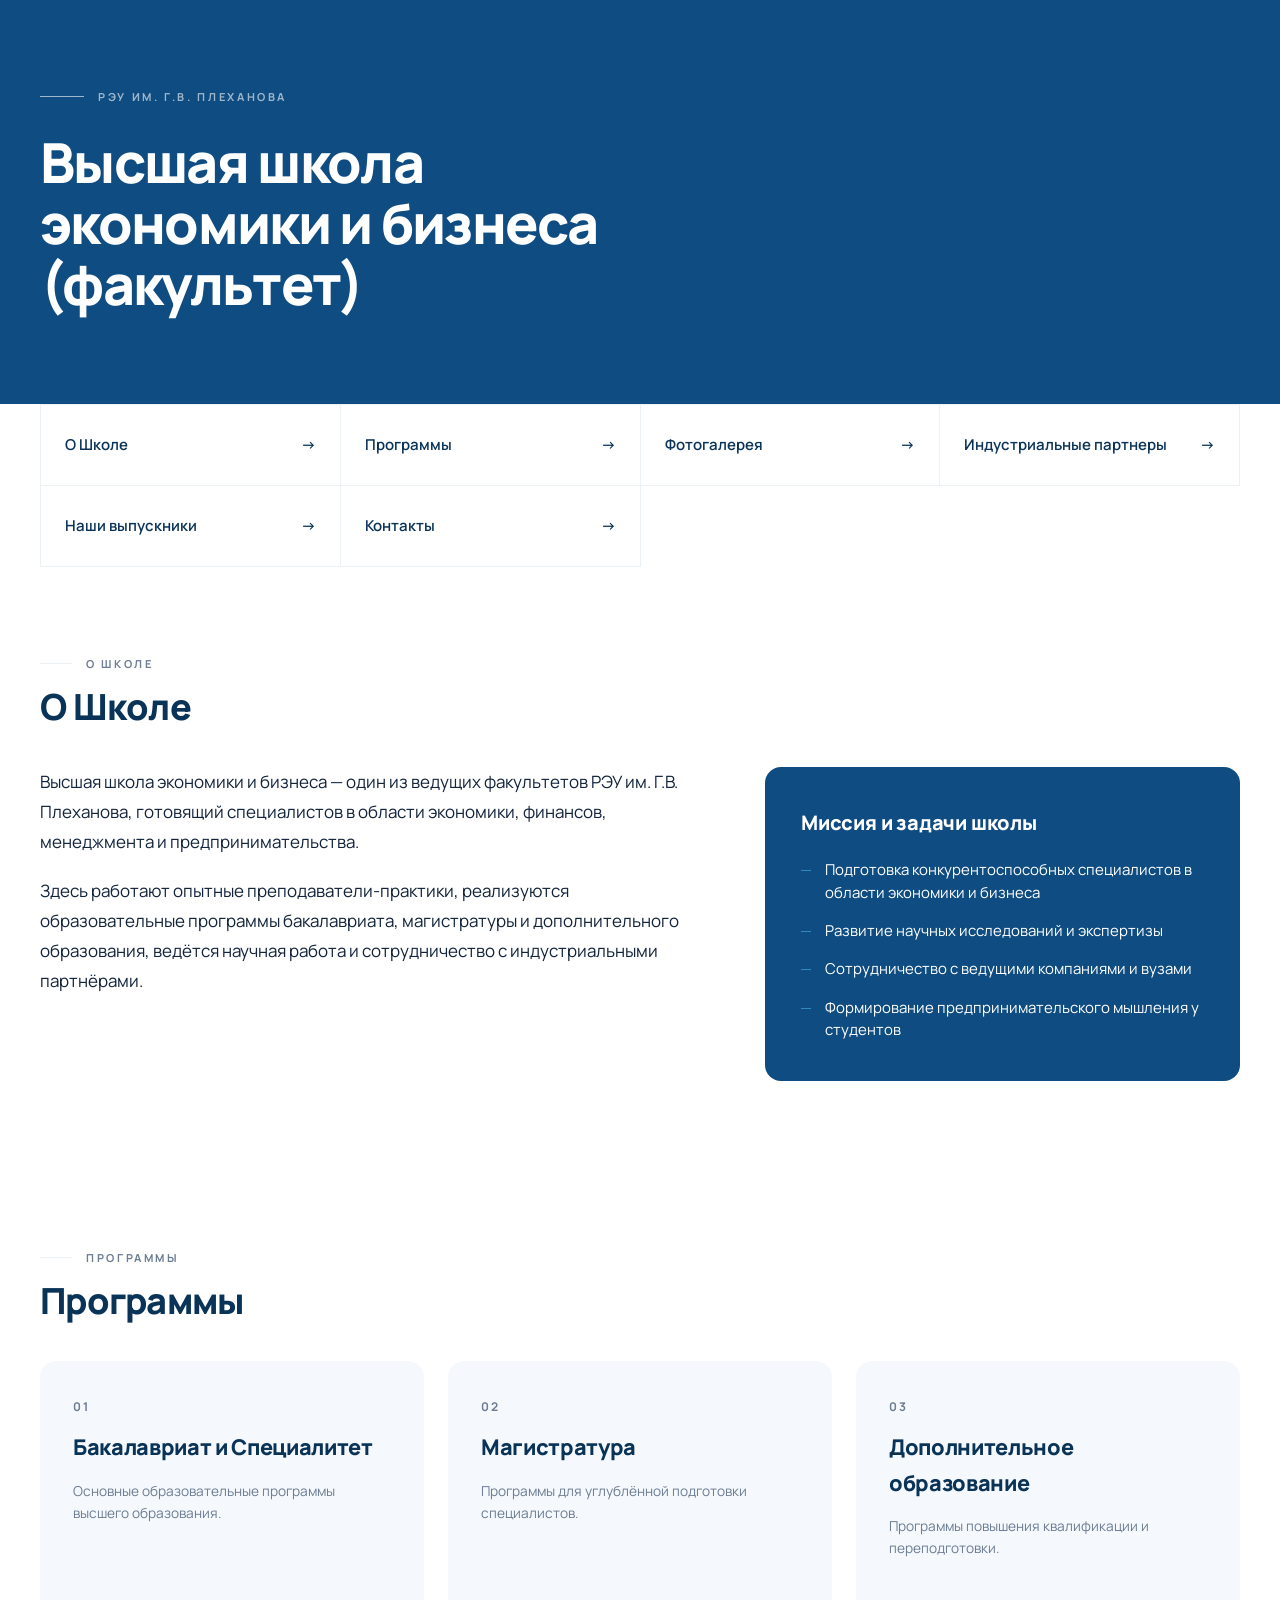
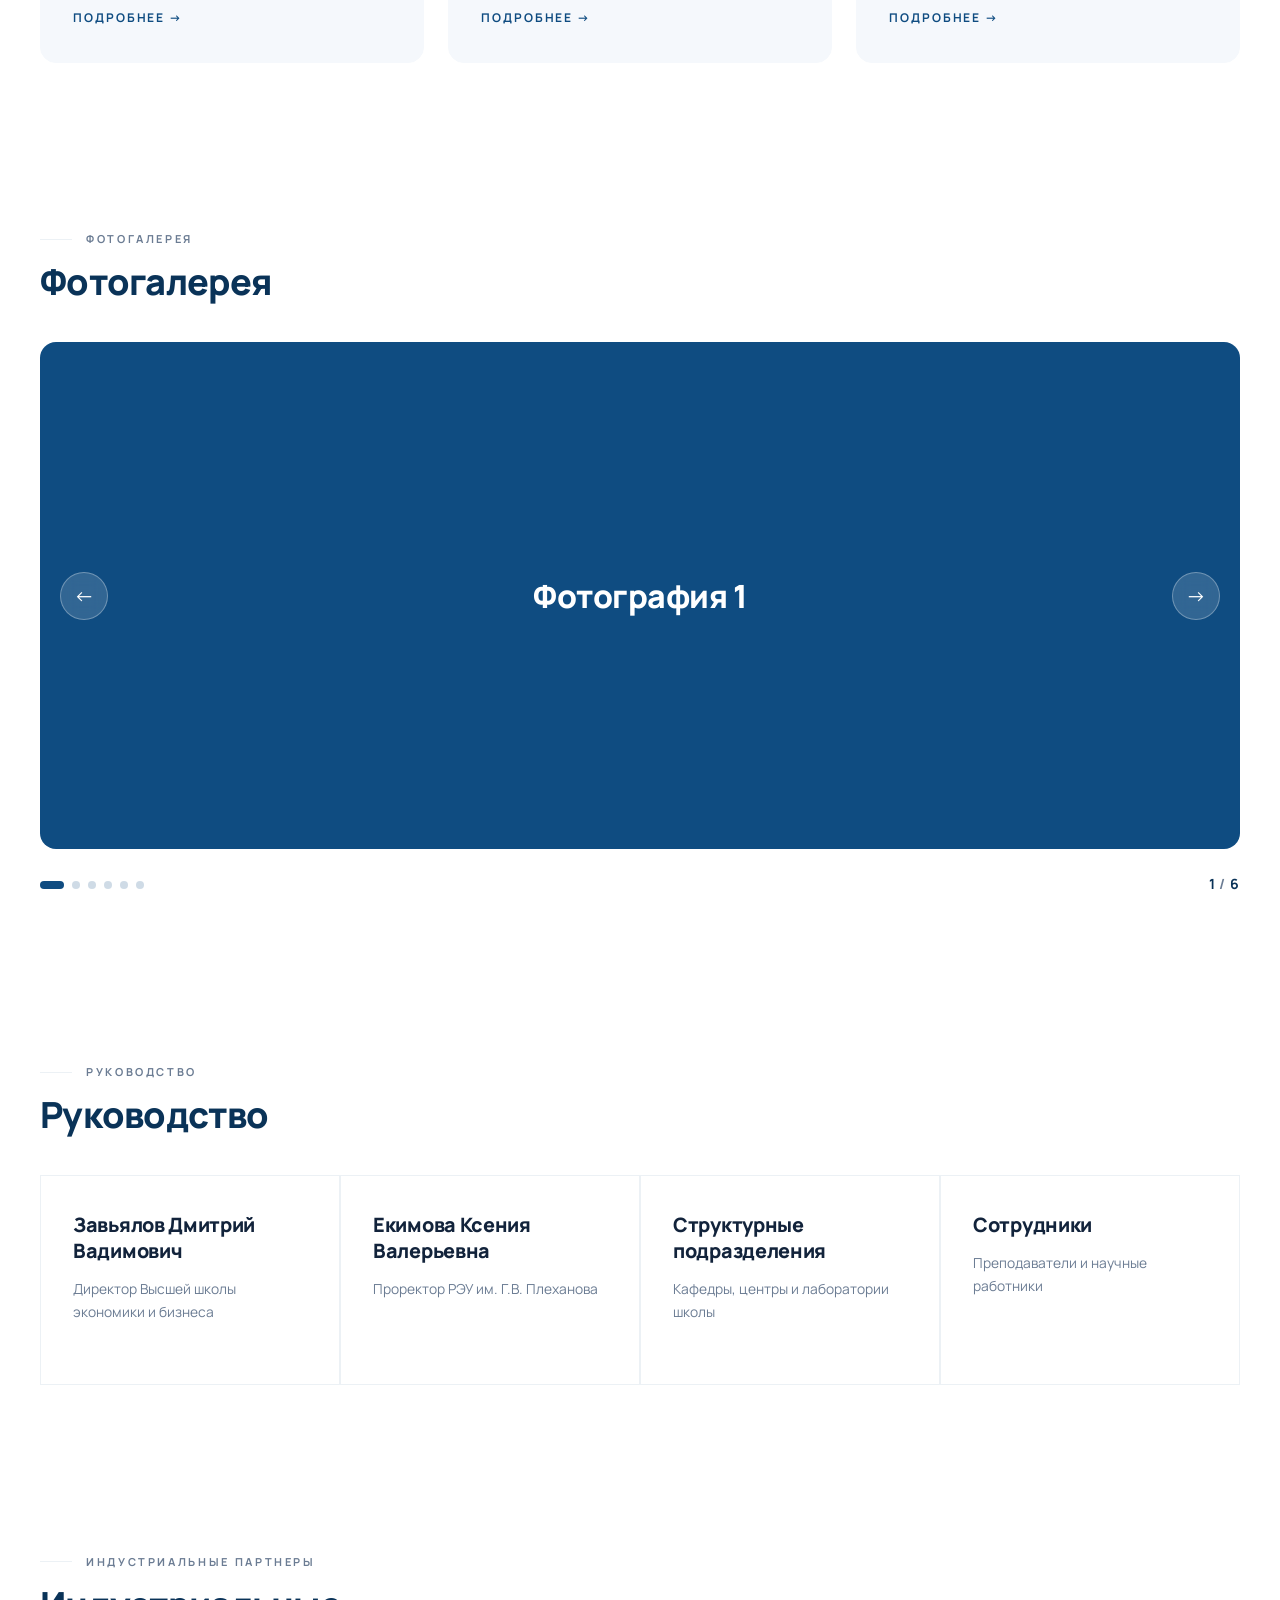
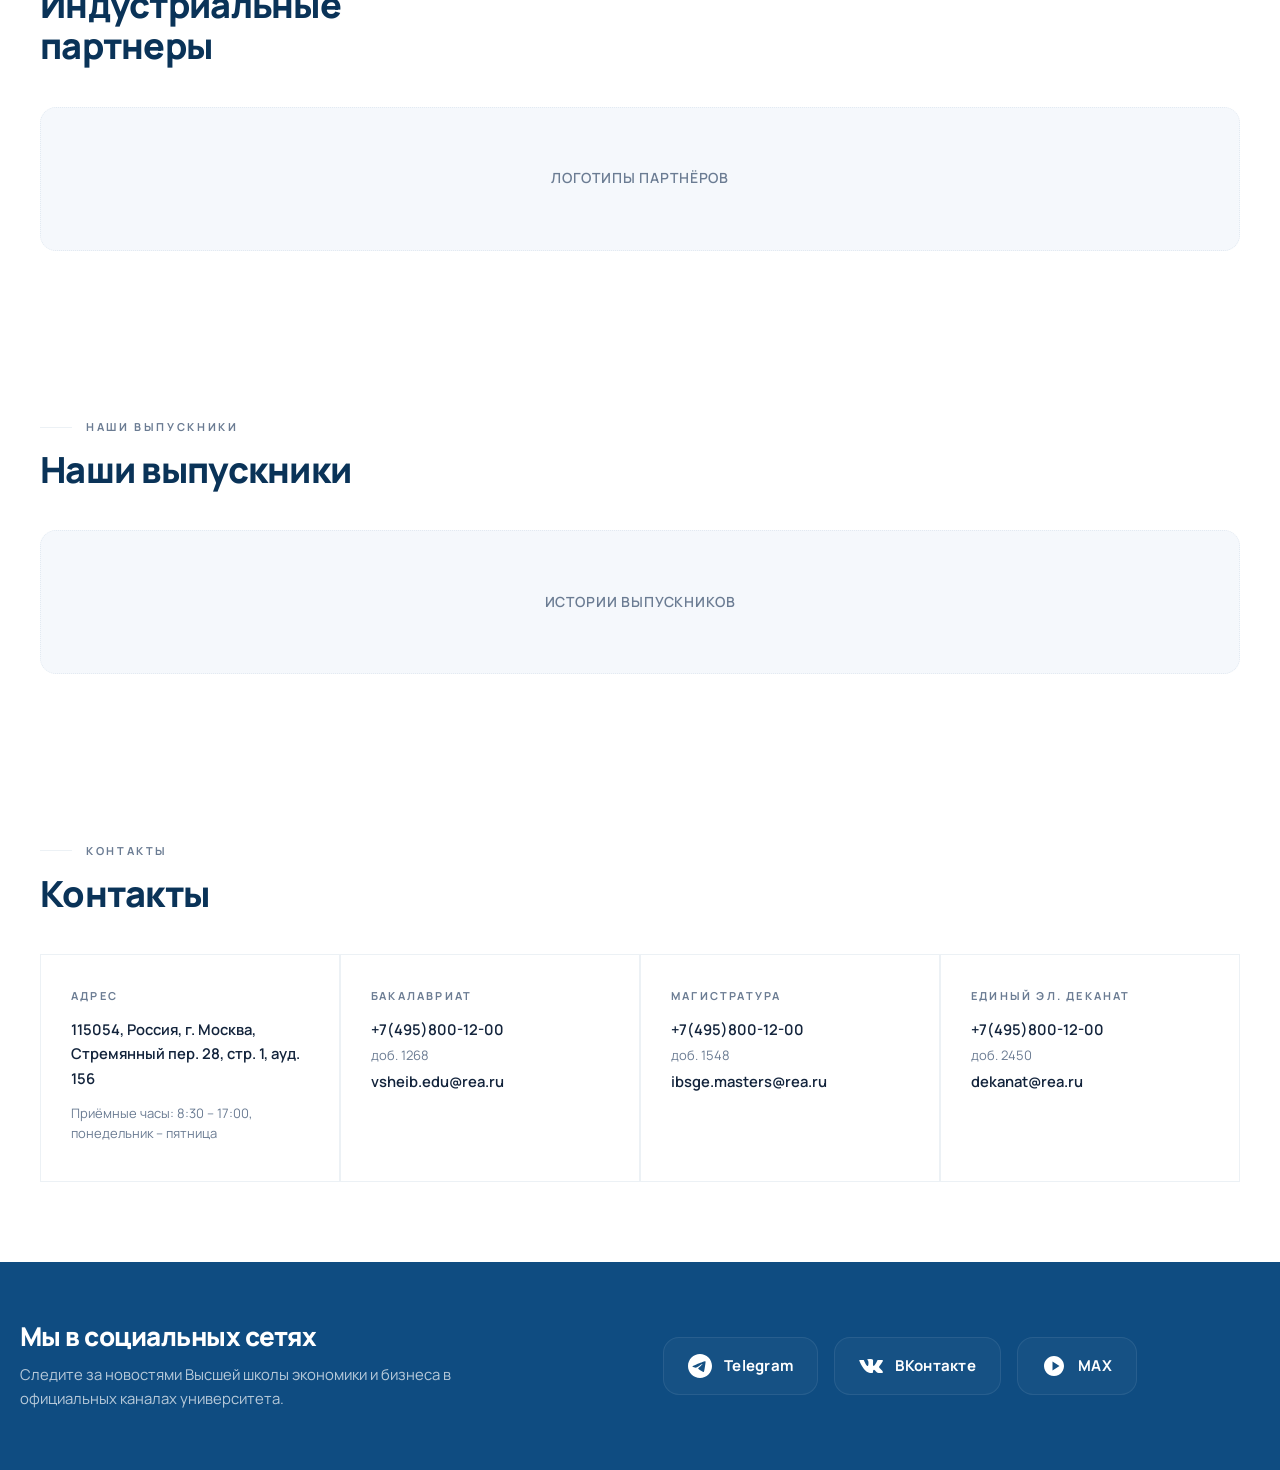
==== index.html @ 6c944f3f "Add files via upload" ====
<!DOCTYPE html>
<html lang="ru">
<head>
    <meta charset="UTF-8">
    <meta name="viewport" content="width=device-width, initial-scale=1.0">
    <title>Высшая школа - РЭУ</title>
    <link rel="preconnect" href="https://fonts.googleapis.com">
    <link rel="preconnect" href="https://fonts.gstatic.com" crossorigin>
    <link href="https://fonts.googleapis.com/css2?family=Manrope:wght@200..800&display=swap" rel="stylesheet">
    <link rel="stylesheet" href="reset.css">
    <link rel="stylesheet" href="style.css">
</head>
<body>
    <header class="header">
        <div class="container header__container">
            <p class="header__subtitle">РЭУ им. Г.В. Плеханова</p>
            <h1 class="header__title">
                Высшая школа <br>
                экономики и бизнеса <br>
                (факультет)
            </h1>
        </div>
    </header>

    <main>
        <div class="container">
            <!-- Меню школы -->
            <nav class="school-menu">
                <ul class="school-menu__list">
                    <li class="school-menu__item"><a href="#about" class="school-menu__link">О Школе <span class="school-menu__icon">→</span></a></li>
                    <li class="school-menu__item"><a href="#programs" class="school-menu__link">Программы <span class="school-menu__icon">→</span></a></li>
                    <li class="school-menu__item"><a href="#gallery" class="school-menu__link">Фотогалерея <span class="school-menu__icon">→</span></a></li>
                    <li class="school-menu__item"><a href="#partners" class="school-menu__link">Индустриальные партнеры <span class="school-menu__icon">→</span></a></li>
                    <li class="school-menu__item"><a href="#alumni" class="school-menu__link">Наши выпускники <span class="school-menu__icon">→</span></a></li>
                    <li class="school-menu__item"><a href="#contacts" class="school-menu__link">Контакты <span class="school-menu__icon">→</span></a></li>
                </ul>
            </nav>

            <!-- Секция О школе -->
            <section class="about section" id="about">
                <div class="section-header">
                    <p class="section-header__subtitle">О Школе</p>
                    <h2 class="section-header__title">О Школе</h2>
                </div>
                <div class="about__box">
                    <div class="about__left">
                        <p class="about__text">Высшая школа экономики и бизнеса — один из ведущих факультетов РЭУ им. Г.В. Плеханова, готовящий специалистов в области экономики, финансов, менеджмента и предпринимательства.</p>
                        <p class="about__text">Здесь работают опытные преподаватели-практики, реализуются образовательные программы бакалавриата, магистратуры и дополнительного образования, ведётся научная работа и сотрудничество с индустриальными партнёрами.</p>
                    </div>
                    <div class="about__right">
                        <p class="about__right-title">Миссия и задачи школы</p>
                        <ul class="about__list">
                            <li class="about__list-item">Подготовка конкурентоспособных специалистов в области экономики и бизнеса</li>
                            <li class="about__list-item">Развитие научных исследований и экспертизы</li>
                            <li class="about__list-item">Сотрудничество с ведущими компаниями и вузами</li>
                            <li class="about__list-item">Формирование предпринимательского мышления у студентов</li>
                        </ul>
                    </div>
                </div>
            </section>

            <!-- Секция Программы -->
            <section class="programs section" id="programs">
                <div class="section-header">
                    <p class="section-header__subtitle">Программы</p>
                    <h2 class="section-header__title">Программы</h2>
                </div>
                <div class="programs__box">
                    <div class="programs__item">
                        <div class="programs__top">
                            <span class="programs__count">01</span>
                            <h3 class="programs__name">Бакалавриат и Специалитет</h3>
                            <p class="programs__text">Основные образовательные программы высшего образования.</p>
                        </div>
                        <a class="programs__link" href="https://www.rea.ru/structure/hs/vyisshaya-shkola-ekonomiki-i-biznesa/educationalprograms">Подробнее <span class="programs__icon">→</span></a>
                    </div>
                    <div class="programs__item">
                        <div class="programs__top">
                            <span class="programs__count">02</span>
                            <h3 class="programs__name">Магистратура</h3>
                            <p class="programs__text">Программы для углублённой подготовки специалистов.</p>
                        </div>
                        <a class="programs__link" href="https://www.rea.ru/structure/hs/vyisshaya-shkola-ekonomiki-i-biznesa/educationalprograms">Подробнее <span class="programs__icon">→</span></a>
                    </div>
                    <div class="programs__item">
                        <div class="programs__top">
                            <span class="programs__count">03</span>
                            <h3 class="programs__name">Дополнительное образование</h3>
                            <p class="programs__text">Программы повышения квалификации и переподготовки.</p>
                        </div>
                        <a class="programs__link" href="https://do.rea.ru/programs/">Подробнее <span class="programs__icon">→</span></a>
                    </div>
                </div>
            </section>

            <!-- Секция Фотогалерея -->
            <section class="gallery section" id="gallery">
                <div class="section-header">
                    <p class="section-header__subtitle">Фотогалерея</p>
                    <h2 class="section-header__title">Фотогалерея</h2>
                </div>
                <div class="gallery__slider">
                    <div class="gallery__track">
                        <div class="gallery__slide">Фотография 1</div>
                        <div class="gallery__slide">Фотография 2</div>
                        <div class="gallery__slide">Фотография 3</div>
                        <div class="gallery__slide">Фотография 4</div>
                        <div class="gallery__slide">Фотография 5</div>
                        <div class="gallery__slide">Фотография 6</div>
                    </div>
                    <button class="gallery__nav-btn gallery__nav-btn--prev" aria-label="Назад">←</button>
                    <button class="gallery__nav-btn gallery__nav-btn--next" aria-label="Вперед">→</button>
                </div>
                <div class="gallery__footer">
                    <div class="gallery__dots">
                    </div>
                    <div class="gallery__counter">
                        <span id="current-slide">1</span> <span class="gallery__counter-separator">/</span> <span id="total-slides">6</span>
                    </div>
                </div>
            </section>

            <!-- Секция Руководство -->
            <section class="leadership section" id="leadership">
                <div class="section-header">
                    <p class="section-header__subtitle">Руководство</p>
                    <h2 class="section-header__title">Руководство</h2>
                </div>
                <div class="leadership__box">
                    <a href="https://www.rea.ru/~person/b29ce9ba512ba218105bdeae06dd59ac" class="leadership__item leadership__item--first">
                        <p class="leadership__name">Завьялов Дмитрий Вадимович</p>
                        <p class="leadership__role">Директор Высшей школы экономики и бизнеса</p>
                    </a>
                    <a href="https://www.rea.ru/structure/rektorat/ekimova-kseniya-valerevna" class="leadership__item">
                        <p class="leadership__name">Екимова Ксения Валерьевна</p>
                        <p class="leadership__role">Проректор РЭУ им. Г.В. Плеханова</p>
                    </a>
                    <a href="#" class="leadership__item">
                        <p class="leadership__name">Структурные подразделения</p>
                        <p class="leadership__role">Кафедры, центры и лаборатории школы</p>
                    </a>
                    <a href="#" class="leadership__item">
                        <p class="leadership__name">Сотрудники</p>
                        <p class="leadership__role">Преподаватели и научные работники</p>
                    </a>
                </div>
            </section>

            <!-- Секция Партнеры -->
            <section class="partners section" id="partners">
                <div class="section-header">
                    <p class="section-header__subtitle">Индустриальные партнеры</p>
                    <h2 class="section-header__title">Индустриальные <br> партнеры</h2>
                </div>
                <div class="partners__box">Логотипы партнёров</div>
            </section>

            <!-- Секция Выпускники -->
            <section class="alumni section" id="alumni">
                <div class="section-header">
                    <p class="section-header__subtitle">Наши выпускники</p>
                    <h2 class="section-header__title">Наши выпускники</h2>
                </div>
                <div class="alumni__box">Истории выпускников</div>
            </section>

            <!-- Секция Контакты -->
            <section class="contacts section" id="contacts">
                <div class="section-header">
                    <p class="section-header__subtitle">Контакты</p>
                    <h2 class="section-header__title">Контакты</h2>
                </div>
                <div class="contacts__box">
                    <div class="contacts__item">
                        <p class="contacts__item-title">Адрес</p>
                        <div class="contacts__content">
                            <a href="#" class="contacts__link">115054, Россия, г. Москва, Стремянный пер. 28, стр. 1, ауд. 156</a>
                        </div>
                        <p class="contacts__text">Приёмные часы: 8:30 – 17:00, понедельник – пятница</p>
                    </div>
                    <div class="contacts__item">
                        <p class="contacts__item-title">Бакалавриат</p>
                        <div class="contacts__content">
                            <a href="tel:+74958001200p1268" class="contacts__link">+7(495)800-12-00</a>
                            <span class="contacts__text">доб. 1268</span>
                            <a href="mailto:vsheib.edu@rea.ru" class="contacts__link">vsheib.edu@rea.ru</a>
                        </div>
                    </div>
                    <div class="contacts__item">
                        <p class="contacts__item-title">Магистратура</p>
                        <div class="contacts__content">
                            <a href="tel:+74958001200p1548" class="contacts__link">+7(495)800-12-00</a>
                            <span class="contacts__text">доб. 1548</span>
                            <a href="mailto:ibsge.masters@rea.ru" class="contacts__link">ibsge.masters@rea.ru</a>
                        </div>
                    </div>
                    <div class="contacts__item">
                        <p class="contacts__item-title">Единый эл. деканат</p>
                        <div class="contacts__content">
                            <a href="tel:+74958001200p2450" class="contacts__link">+7(495)800-12-00</a>
                            <span class="contacts__text">доб. 2450</span>
                            <a href="mailto:dekanat@rea.ru" class="contacts__link">dekanat@rea.ru</a>
                        </div>
                    </div>
                </div>
            </section>
        </div>
    </main>

    <footer class="footer">
        <div class="container footer__container">
            <div class="footer__left">
                <p class="footer__title">Мы в социальных сетях</p>
                <p class="footer__text">Следите за новостями Высшей школы экономики и бизнеса в официальных каналах университета.</p>
            </div>
            <div class="footer__right">
                <a href="#" class="footer__social-link">
                    <svg class="footer__social-icon" width="24" height="24" viewBox="0 0 24 24" fill="none" xmlns="http://www.w3.org/2000/svg">
                        <g clip-path="url(#clip0_1_468)">
                        <path d="M11.944 3.26667e-05C8.77112 0.0148396 5.73324 1.28566 3.4949 3.53449C1.25656 5.78332 -3.4549e-05 8.82711 7.12435e-10 12C7.12441e-10 15.1826 1.26428 18.2349 3.51472 20.4853C5.76516 22.7357 8.8174 24 12 24C15.1826 24 18.2348 22.7357 20.4853 20.4853C22.7357 18.2349 24 15.1826 24 12C24 8.81743 22.7357 5.76519 20.4853 3.51475C18.2348 1.26431 15.1826 3.26667e-05 12 3.26667e-05C11.9813 -1.08889e-05 11.9627 -1.08889e-05 11.944 3.26667e-05ZM16.906 7.22403C17.006 7.22203 17.227 7.24703 17.371 7.36403C17.4667 7.44713 17.5277 7.56311 17.542 7.68903C17.558 7.78203 17.578 7.99503 17.562 8.16103C17.382 10.059 16.6 14.663 16.202 16.788C16.034 17.688 15.703 17.989 15.382 18.018C14.686 18.083 14.157 17.558 13.482 17.116C12.426 16.423 11.829 15.992 10.804 15.316C9.619 14.536 10.387 14.106 11.062 13.406C11.239 13.222 14.309 10.429 14.369 10.176C14.376 10.144 14.383 10.026 14.313 9.96403C14.243 9.90203 14.139 9.92303 14.064 9.94003C13.958 9.96403 12.271 11.08 9.003 13.285C8.523 13.615 8.09 13.775 7.701 13.765C7.273 13.757 6.449 13.524 5.836 13.325C5.084 13.08 4.487 12.951 4.539 12.536C4.566 12.32 4.864 12.099 5.432 11.873C8.93 10.349 11.262 9.34403 12.43 8.85903C15.762 7.47303 16.455 7.23203 16.906 7.22403Z" fill="currentColor"/>
                        </g>
                        <defs><clipPath id="clip0_1_468"><rect width="24" height="24" fill="white"/></clipPath></defs>
                    </svg>
                    <span class="footer__social-text">Telegram</span>
                </a>
                <a href="#" class="footer__social-link">
                    <svg class="footer__social-icon" width="24" height="24" viewBox="0 0 24 24" fill="none" xmlns="http://www.w3.org/2000/svg">
                    <g clip-path="url(#clip0_1_476)"><path d="M13.1622 18.994C13.7712 18.994 14.0202 18.588 14.0132 18.079C13.9822 16.162 14.7272 15.13 16.0722 16.475C17.5602 17.963 17.8682 18.994 19.6752 18.994H22.8752C23.6832 18.994 24.0012 18.734 24.0012 18.326C24.0012 17.463 22.5802 15.94 21.3762 14.822C19.6902 13.257 19.6112 13.22 21.0632 11.336C22.8642 8.997 25.2202 6 23.1362 6H19.1552C18.3832 6 18.3272 6.435 18.0522 7.083C17.0572 9.43 15.1662 12.47 14.4482 12.005C13.6972 11.52 14.0412 9.599 14.0982 6.744C14.1132 5.99 14.1092 5.473 12.9572 5.205C12.3282 5.06 11.7162 5 11.1482 5C8.87521 5 7.30721 5.953 8.19821 6.119C9.76921 6.412 9.61821 9.811 9.25221 11.279C8.61421 13.835 6.21621 9.255 5.21721 6.974C4.97621 6.426 4.90221 6 4.04221 6H1.04921C0.557207 6 0.262207 6.16 0.262207 6.516C0.262207 7.118 3.22221 13.236 6.04821 16.286C8.80421 19.261 11.5282 18.994 13.1622 18.994Z" fill="currentColor"/></g>
                    <defs><clipPath id="clip0_1_476"><rect width="24" height="24" fill="white"/></clipPath></defs>
                    </svg>
                    <span class="footer__social-text">ВКонтакте</span>
                </a>
                <a href="#" class="footer__social-link">
                    <svg class="footer__social-icon" width="24" height="24" viewBox="0 0 24 24" fill="none" xmlns="http://www.w3.org/2000/svg">
                        <path d="M12 2C6.477 2 2 6.477 2 12C2 17.523 6.477 22 12 22C17.523 22 22 17.523 22 12C22 6.477 17.523 2 12 2ZM10.5 16.5V7.5L17.5 12L10.5 16.5Z" fill="currentColor"/>
                    </svg>
                    <span class="footer__social-text">MAX</span>
                </a>
            </div>
        </div>
    </footer>
    
    <script src="script.js"></script>
    <script src="block.js"></script>
</body>
</html>
---- style.css ----
/* =========================================
   Variables & Reset
   ========================================= */
:root {
    /* Colors */
    --bg-color: #0F4C81;
    --color-text-strong: #0A3358;
    --color-text-subtitle: #6B7C93;
    --color-text: #12233B;
    --color-accent: #2E8BC0;
    --color-white: #ffffff;
    --color-white-60: rgba(255, 255, 255, 0.6);
    --color-white-70: rgba(255, 255, 255, 0.7);
    --color-bg-light: #F5F8FC;
    --color-border: rgba(15, 76, 129, 0.08);
    
    /* Fonts & Transitions */
    --font-main: "Manrope", sans-serif;
    --transition: 0.35s ease;
}

*, *::before, *::after {
    box-sizing: border-box;
}

html {
    scroll-behavior: smooth;
}

body {
    font-family: var(--font-main);
    margin: 0;
    padding: 0;
    color: var(--color-text);
    overflow-x: hidden;
}

ul, ol {
    list-style: none;
    padding: 0;
    margin: 0;
}

a {
    text-decoration: none;
    color: inherit;
}

button {
    background: none;
    border: none;
    padding: 0;
    cursor: pointer;
    font-family: inherit;
}

/* =========================================
   Utilities
   ========================================= */
.container {
    margin: 0 auto;
    width: 100%;
    max-width: 1240px;
    padding: 0 20px;
}

.section {
    width: 100%;
    padding: 80px 0;
}

/* Общий компонент заголовка секции */
.section-header {
    margin-bottom: 40px;
}

.section-header__subtitle {
    margin-bottom: 13px;
    color: var(--color-text-subtitle);
    font-size: 11px;
    font-weight: 700;
    line-height: 1.6;
    letter-spacing: 2.64px;
    text-transform: uppercase;
    display: inline-flex;
    align-items: center;
    gap: 14px;
}

.section-header__subtitle::before {
    content: "";
    display: block;
    width: 32px;
    height: 1px;
    background-color: var(--color-border);
    flex-shrink: 0;
}

.section-header__title {
    color: var(--color-text-strong);
    font-size: clamp(28px, 4vw, 36px);
    font-weight: 800;
    line-height: 1.15;
    letter-spacing: -0.72px;
}

/* =========================================
   Header
   ========================================= */
.header {
    width: 100%;
    background: var(--bg-color);
}

.header__container {
    padding-top: 80px;
    padding-bottom: 90px;
}

.header__title {
    color: var(--color-white);
    font-size: clamp(32px, 5vw, 55.2px);
    font-weight: 800;
    line-height: 1.1;
    letter-spacing: -1.68px;
    -webkit-font-smoothing: antialiased;
    -moz-osx-font-smoothing: grayscale;
}

.header__subtitle {
    margin-bottom: 27px;
    color: var(--color-white-60);
    font-size: 11px;
    font-weight: 700;
    line-height: 17.6px;
    letter-spacing: 2.64px;
    text-transform: uppercase;
    display: inline-flex;
    align-items: center;
    gap: 14px;
}

.header__subtitle::before {
    content: "";
    display: block;
    width: 44px;
    height: 1px;
    background-color: currentColor;
    flex-shrink: 0;
}

/* =========================================
   School Menu
   ========================================= */
.school-menu__list {
    display: grid;
    grid-template-columns: repeat(auto-fit, minmax(280px, 1fr));
    border-top: 1px solid var(--color-border);
    border-left: 1px solid var(--color-border);
}

.school-menu__item {
    height: 81px;
    border-right: 1px solid var(--color-border);
    border-bottom: 1px solid var(--color-border);
    display: flex;
    align-items: center;
    padding: 0 24px;
    transition: var(--transition);
}

.school-menu__item:hover {
    background: var(--bg-color);
    transform: scale(1.02);
    z-index: 1;
}

.school-menu__link {
    width: 100%;
    display: flex;
    justify-content: space-between;
    gap: 21px;
    color: var(--color-text-strong);
    font-size: 15px;
    font-weight: 600;
    line-height: 24px;
    transition: var(--transition);
}

.school-menu__item:hover .school-menu__link {
    color: var(--color-white);
    transform: scale(1.05);
}

.school-menu__item:has(.school-menu__link:active) {
    transform: scale(0.99);
}

/* =========================================
   About
   ========================================= */
.about__box {
    display: flex;
    gap: 50px;
    flex-wrap: wrap;
}

.about__left {
    flex: 1 1 600px;
    display: flex;
    flex-direction: column;
    gap: 20px;
}

.about__text {
    color: var(--color-text);
    font-size: 17px;
    font-weight: 400;
    line-height: 1.75;
}

.about__right {
    padding: 40px 36px;
    flex: 1 1 400px;
    display: flex;
    flex-direction: column;
    gap: 20px;
    background: var(--bg-color);
    border-radius: 16px;
}

.about__right-title {
    font-size: 20px;
    font-weight: 800;
    line-height: 32px;
    letter-spacing: -0.2px;
    color: var(--color-white);
}

.about__list {
    display: flex;
    flex-direction: column;
    gap: 16px;
}

.about__list-item {
    display: flex;
    align-items: flex-start;
    gap: 14px;
    color: var(--color-white);
    font-size: 15px;
    line-height: 22.4px;
}

.about__list-item::before {
    content: "";
    display: block;
    width: 10px;
    height: 1px;
    background-color: var(--color-accent);
    flex-shrink: 0;
    margin-top: 11px;
}

/* =========================================
   Programs
   ========================================= */
.programs__box {
    display: grid;
    grid-template-columns: repeat(auto-fit, minmax(320px, 1fr));
    gap: 24px;
}

.programs__item {
    padding: 35px 32px;
    display: flex;
    flex-direction: column;
    justify-content: space-between;
    gap: 48px;
    background: var(--color-bg-light);
    border: 1px solid var(--color-bg-light);
    border-radius: 16px;
    transition: var(--transition);
}

.programs__item:hover {
    border-color: var(--bg-color);
}

.programs__top {
    display: flex;
    flex-direction: column;
    gap: 14px;
}

.programs__count {
    color: var(--color-text-subtitle);
    font-size: 12px;
    font-weight: 700;
    line-height: 19.2px;
    letter-spacing: 2.4px;
    text-transform: uppercase;
}

.programs__name {
    color: var(--color-text-strong);
    font-size: 21.7px;
    font-weight: 800;
    line-height: 35.2px;
    letter-spacing: -0.33px;
    margin: 0;
}

.programs__text {
    color: var(--color-text-subtitle);
    font-size: 13.7px;
    font-weight: 400;
    line-height: 22.4px;
}

.programs__link {
    color: var(--bg-color);
    font-size: 12px;
    font-weight: 700;
    line-height: 19.2px;
    letter-spacing: 1.92px;
    text-transform: uppercase;
    transition: var(--transition);
    display: inline-block;
}

.programs__link:hover {
    transform: translateX(5px);
}

/* =========================================
   Gallery
   ========================================= */
.gallery__slider {
    position: relative;
    width: 100%;
    border-radius: 16px;
    overflow: hidden;
    /* Улучшает свайп на мобильных */
    touch-action: pan-y; 
}

.gallery__track {
    display: flex;
    transition: transform 0.5s cubic-bezier(0.25, 1, 0.5, 1);
    will-change: transform;
}

.gallery__slide {
    min-width: 100%;
    height: 507px;
    display: flex;
    justify-content: center;
    align-items: center;
    background: var(--bg-color);
    color: var(--color-white);
    font-size: 32px;
    font-weight: 800;
    letter-spacing: -0.5px;
    user-select: none;
}

/* Кнопки навигации (стеклянные) */
.gallery__nav-btn {
    position: absolute;
    top: 50%;
    transform: translateY(-50%);
    width: 48px;
    height: 48px;
    border-radius: 50%;
    background: rgba(255, 255, 255, 0.15);
    color: var(--color-white);
    border: 1px solid rgba(255, 255, 255, 0.3);
    backdrop-filter: blur(8px);
    -webkit-backdrop-filter: blur(8px);
    display: flex;
    align-items: center;
    justify-content: center;
    font-size: 20px;
    cursor: pointer;
    transition: var(--transition);
    z-index: 10;
}

.gallery__nav-btn:hover {
    background: rgba(255, 255, 255, 0.3);
    transform: translateY(-50%) scale(1.05);
}

.gallery__nav-btn:active {
    transform: translateY(-50%) scale(0.95);
}

.gallery__nav-btn--prev { left: 20px; }
.gallery__nav-btn--next { right: 20px; }

/* Футер галереи: Точки и Счетчик */
.gallery__footer {
    margin-top: 24px;
    display: flex;
    justify-content: space-between;
    align-items: center;
}

.gallery__dots {
    display: flex;
    align-items: center;
    gap: 8px;
}

.gallery__dot {
    width: 8px;
    height: 8px;
    border-radius: 50%;
    background: rgba(15, 76, 129, 0.2);
    border: none;
    cursor: pointer;
    transition: var(--transition);
    padding: 0;
}

.gallery__dot:hover {
    background: rgba(15, 76, 129, 0.4);
}

.gallery__dot--active {
    background: var(--bg-color);
    width: 24px;
    border-radius: 4px;
}

.gallery__counter {
    color: var(--color-text-strong);
    font-size: 14px;
    font-weight: 700;
    line-height: 22.4px;
    letter-spacing: 0.84px;
}

.gallery__counter-separator {
    color: var(--color-text-subtitle);
}

/* =========================================
   Leadership
   ========================================= */
.leadership__box {
    display: grid;
    grid-template-columns: repeat(auto-fit, minmax(280px, 1fr));
}

.leadership__item {
    padding: 36px 32px;
    min-height: 184px;
    border: 1px solid var(--color-border);
    display: flex;
    flex-direction: column;
    gap: 14px;
    transition: var(--transition);
}

.leadership__item:hover {
    border-color: var(--bg-color);
    background: var(--bg-color);
}

.leadership__item:active {
    transform: scale(0.98);
}

.leadership__item--first {
    min-height: 210px;
}

.leadership__name {
    color: var(--color-text);
    font-size: 19.8px;
    font-weight: 800;
    line-height: 26px;
    letter-spacing: -0.3px;
    transition: var(--transition);
}

.leadership__role {
    color: var(--color-text-subtitle);
    font-size: 13.8px;
    font-weight: 400;
    line-height: 22.4px;
    transition: var(--transition);
}

.leadership__item:hover .leadership__name,
.leadership__item:hover .leadership__role {
    color: var(--color-white);
}

/* =========================================
   Partners & Alumni
   ========================================= */
.partners__box,
.alumni__box {
    width: 100%;
    min-height: 144px;
    background: var(--color-bg-light);
    border: 1px dotted var(--color-border);
    border-radius: 16px;
    display: flex;
    justify-content: center;
    align-items: center;
    color: var(--color-text-subtitle);
    font-size: 14px;
    font-weight: 600;
    line-height: 22.4px;
    letter-spacing: 0.84px;
    text-transform: uppercase;
    padding: 20px;
    text-align: center;
}

/* =========================================
   Contacts
   ========================================= */
.contacts__box {
    display: grid;
    grid-template-columns: repeat(auto-fit, minmax(280px, 1fr));
    gap: 0;
}

.contacts__item {
    padding: 32px 30px;
    border: 1px solid var(--color-border);
    min-height: 228px;
    display: flex;
    flex-direction: column;
    gap: 12px;
    transition: var(--transition);
}

.contacts__item:hover {
    border-color: var(--bg-color);
    background: var(--bg-color);
}

.contacts__item:active {
    transform: scale(0.98);
}

.contacts__item-title {
    color: var(--color-text-subtitle);
    font-size: 11px;
    font-weight: 700;
    line-height: 17.6px;
    letter-spacing: 2.2px;
    text-transform: uppercase;
    margin: 0;
}

.contacts__content {
    display: flex;
    flex-direction: column;
    gap: 4px;
}

.contacts__link {
    color: var(--color-text);
    font-size: 14.8px;
    font-weight: 600;
    line-height: 24.8px;
    transition: color var(--transition);
}

.contacts__link:hover {
    color: var(--bg-color);
}

.contacts__text {
    color: var(--color-text-subtitle);
    font-size: 13px;
    font-weight: 400;
    line-height: 20.1px;
    margin: 0;
}

.contacts__item:hover .contacts__item-title,
.contacts__item:hover .contacts__link,
.contacts__item:hover .contacts__text {
    color: var(--color-white);
}

/* =========================================
   Footer
   ========================================= */
.footer {
    width: 100%;
    background: var(--bg-color);
}

.footer__container {
    padding: 60px 0;
    display: flex;
    justify-content: space-between;
    align-items: center;
    flex-wrap: wrap;
    gap: 40px;
}

.footer__left {
    max-width: 480px;
    flex: 1 1 400px;
}

.footer__title {
    color: var(--color-white);
    font-size: 26px;
    font-weight: 800;
    line-height: 29.9px;
    letter-spacing: -0.52px;
    margin-bottom: 10px;
}

.footer__text {
    color: var(--color-white-70);
    font-size: 14.9px;
    font-weight: 400;
    line-height: 24px;
    margin: 0;
}

.footer__right {
    display: flex;
    flex-wrap: wrap;
    align-items: center;
    justify-content: center;
    gap: 16px;
    flex: 1 1 auto;
}

.footer__social-link {
    padding: 16px 24px;
    background: rgba(255, 255, 255, 0.03);
    border: 1px solid rgba(255, 255, 255, 0.08);
    border-radius: 16px;
    display: flex;
    align-items: center;
    justify-content: center;
    gap: 12px;
    transition: var(--transition);
}

.footer__social-link:hover {
    background: rgba(255, 255, 255, 0.1);
    transform: translateY(-2px);
}

.footer__social-icon {
    color: var(--color-white);
}

.footer__social-text {
    color: var(--color-white);
    font-size: 15px;
    font-weight: 700;
    line-height: 24px;
    letter-spacing: 0.3px;
}

/* =========================================
   Responsive / Media Queries
   ========================================= */
@media (max-width: 1024px) {
    .section {
        padding: 60px 0;
    }
}

@media (max-width: 768px) {
    .section {
        padding: 40px 0;
    }
    
    .header__container {
        padding-top: 50px;
        padding-bottom: 60px;
    }
    
    .about__box {
        flex-direction: column;
        gap: 30px;
    }
    
    .about__left, 
    .about__right {
        flex: 1 1 auto;
        width: 100%;
    }

    .about__right {
        padding: 30px 20px;
    }
    
    .footer__container {
        flex-direction: column;
        align-items: flex-start;
        gap: 24px;
        padding: 40px 20px;
    }
    
    .footer__left {
        flex: none;
        width: 100%;
        max-width: 100%;
    }

    .footer__right {
        flex: none;
        width: 100%;
        justify-content: flex-start;
    }

    .gallery__slide {
        height: 400px;
        font-size: 24px;
    }
    .gallery__nav-btn {
        width: 40px;
        height: 40px;
        font-size: 16px;
    }
    .gallery__nav-btn--prev { left: 10px; }
    .gallery__nav-btn--next { right: 10px; }
}

@media (max-width: 480px) {
    .school-menu__list {
        grid-template-columns: 1fr;
    }
    
    .programs__item {
        padding: 25px 20px;
    }
    
    .leadership__item {
        padding: 25px 20px;
        min-height: auto;
    }
    
    .contacts__item {
        padding: 25px 20px;
        min-height: auto;
    }
    
    .footer__social-link {
        padding: 12px 16px;
        flex: 1 1 100%;
        justify-content: flex-start;
    }

    .gallery__slide {
        height: 300px;
        font-size: 20px;
    }
    
    .gallery__nav-btn {
        display: none;
    }

    .gallery__footer {
        flex-direction: column-reverse; 
        gap: 16px;
        align-items: center;
    }

    .gallery__dots {
        gap: 10px;
    }

    .gallery__dot {
        width: 10px;
        height: 10px;
    }

    .gallery__dot--active {
        width: 28px;
    }
}
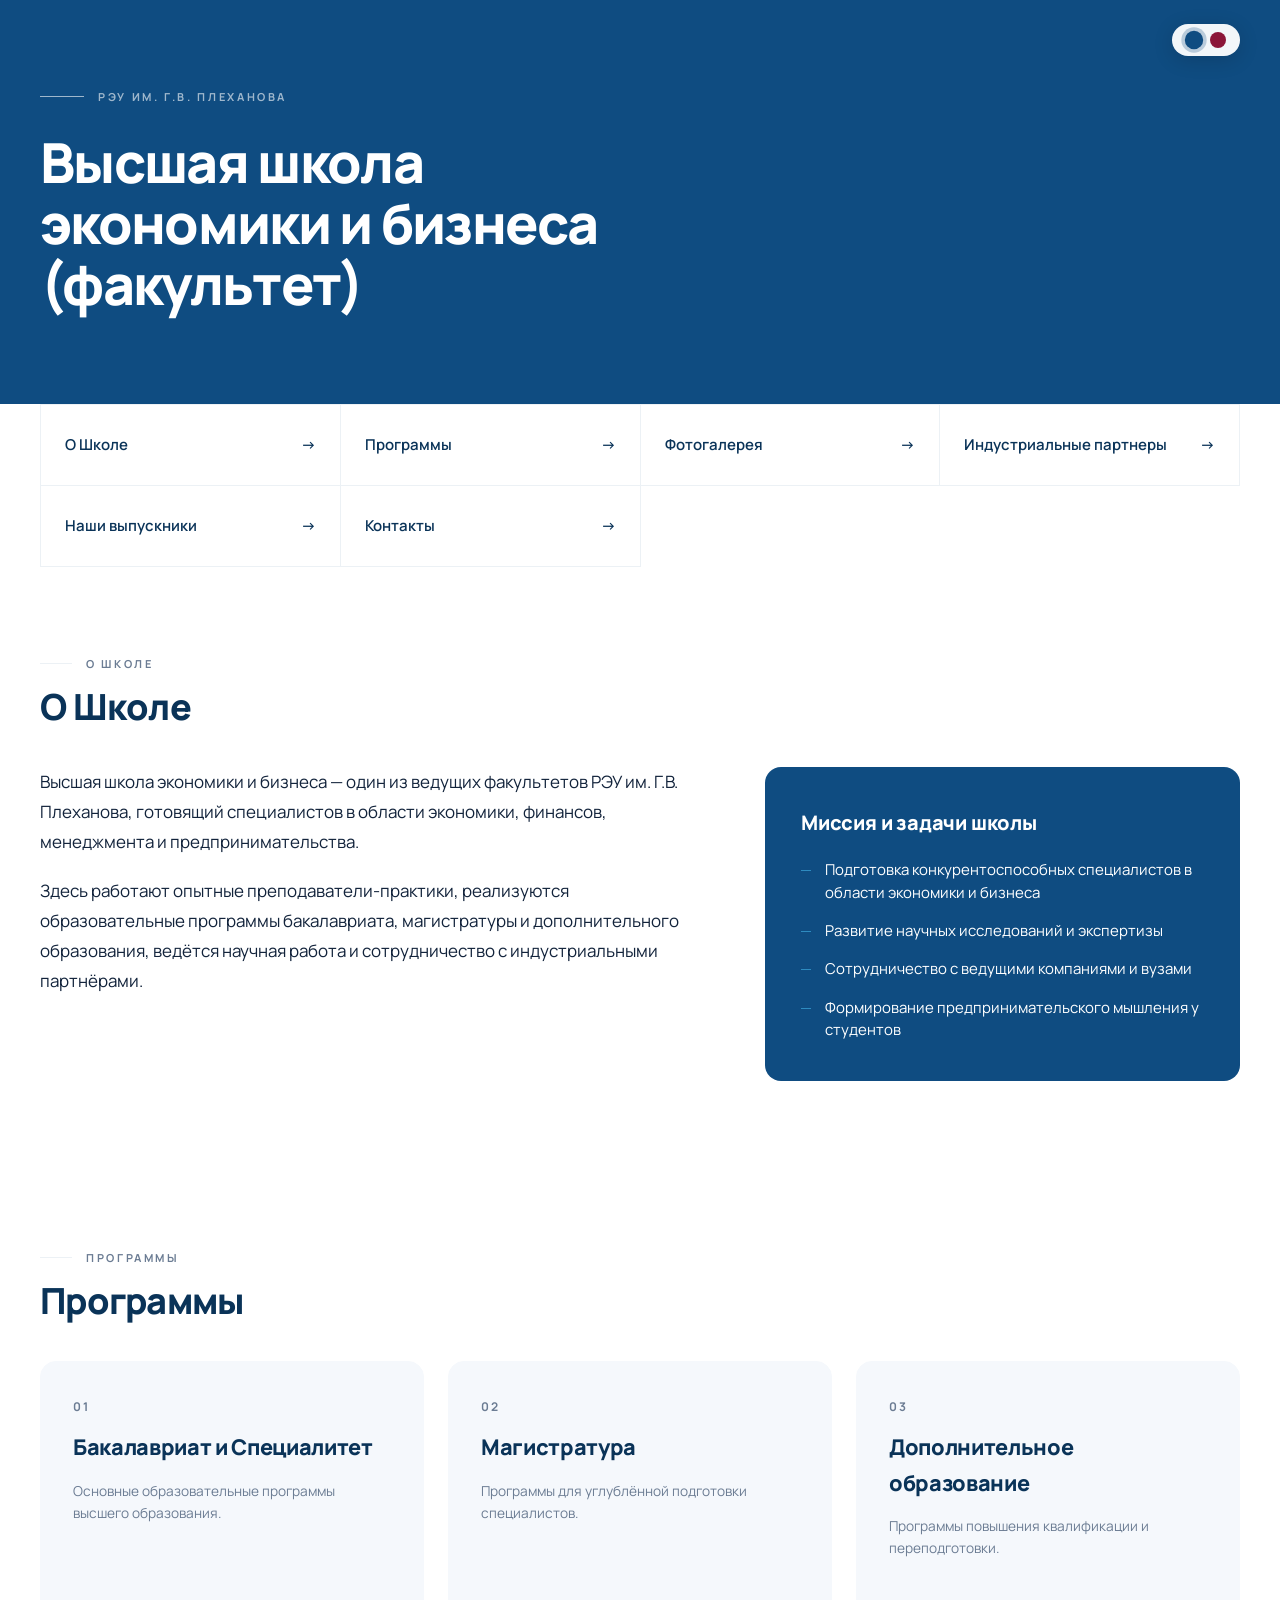
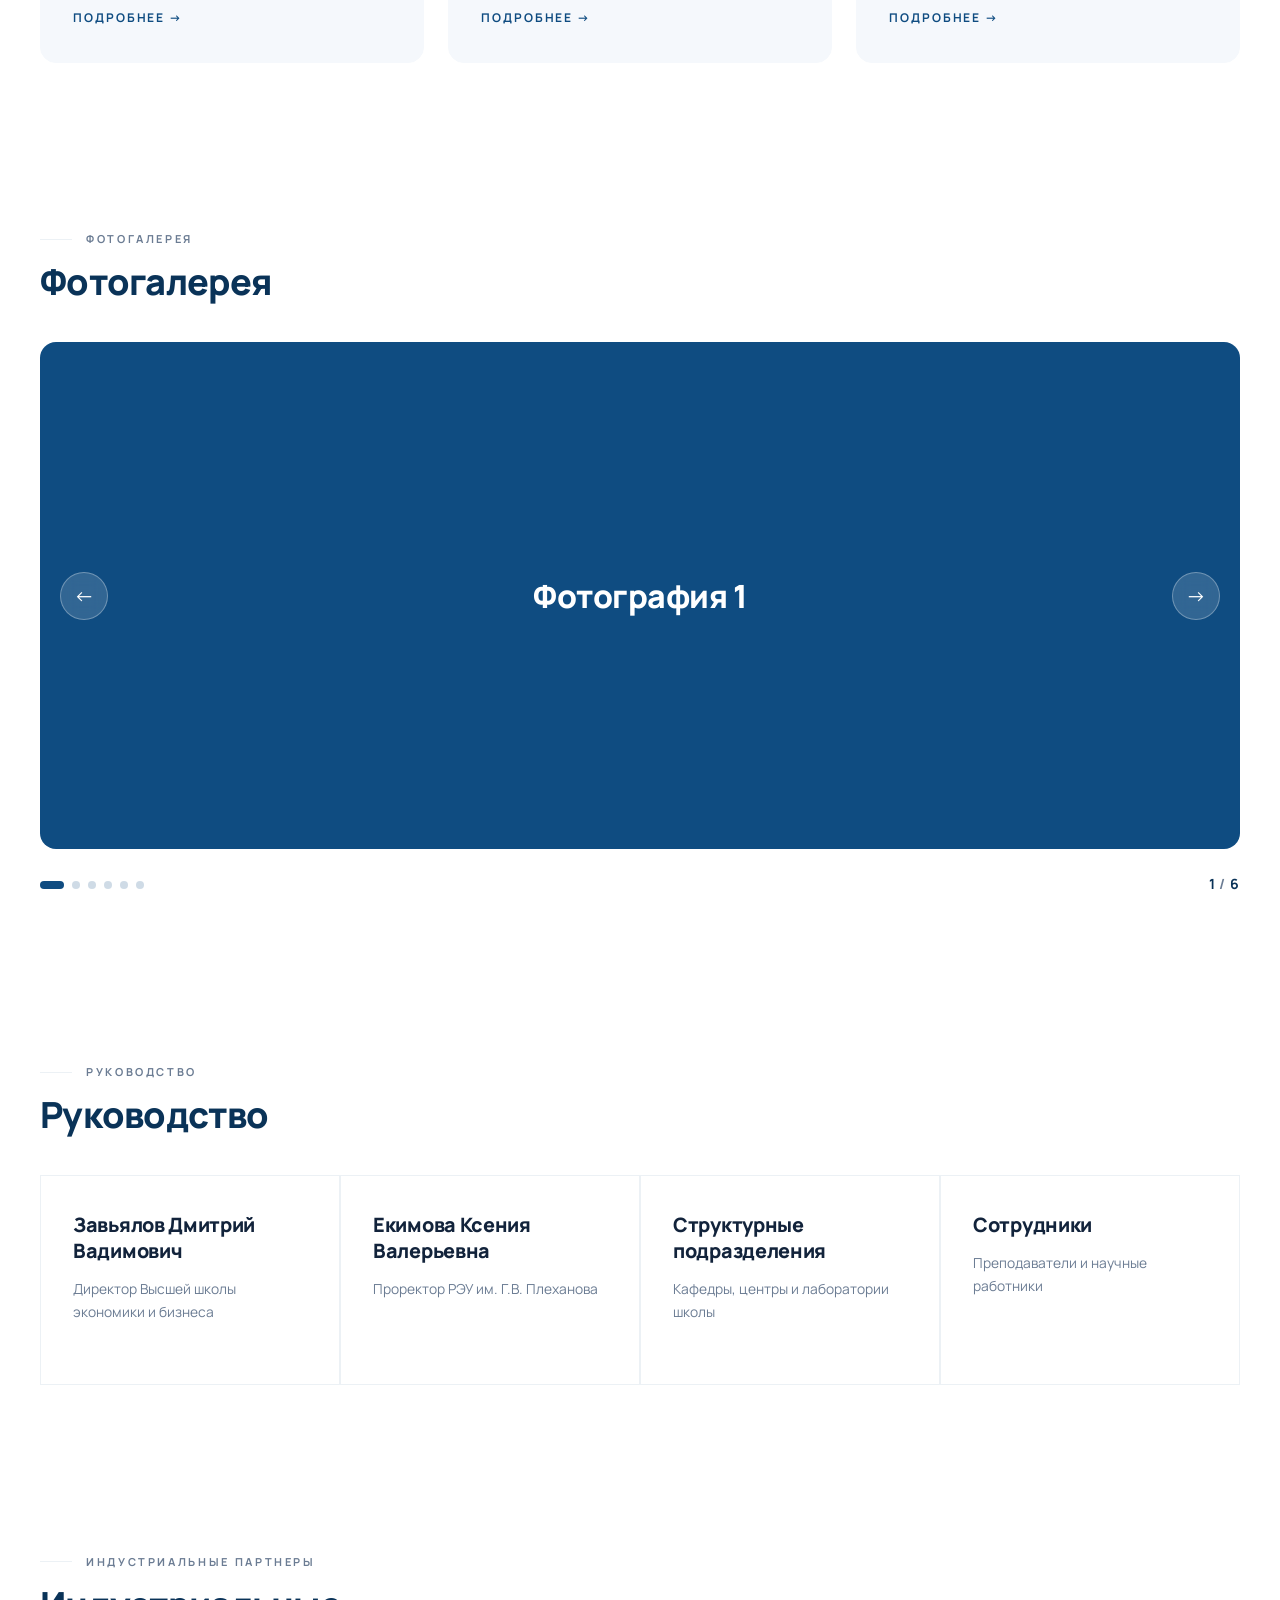
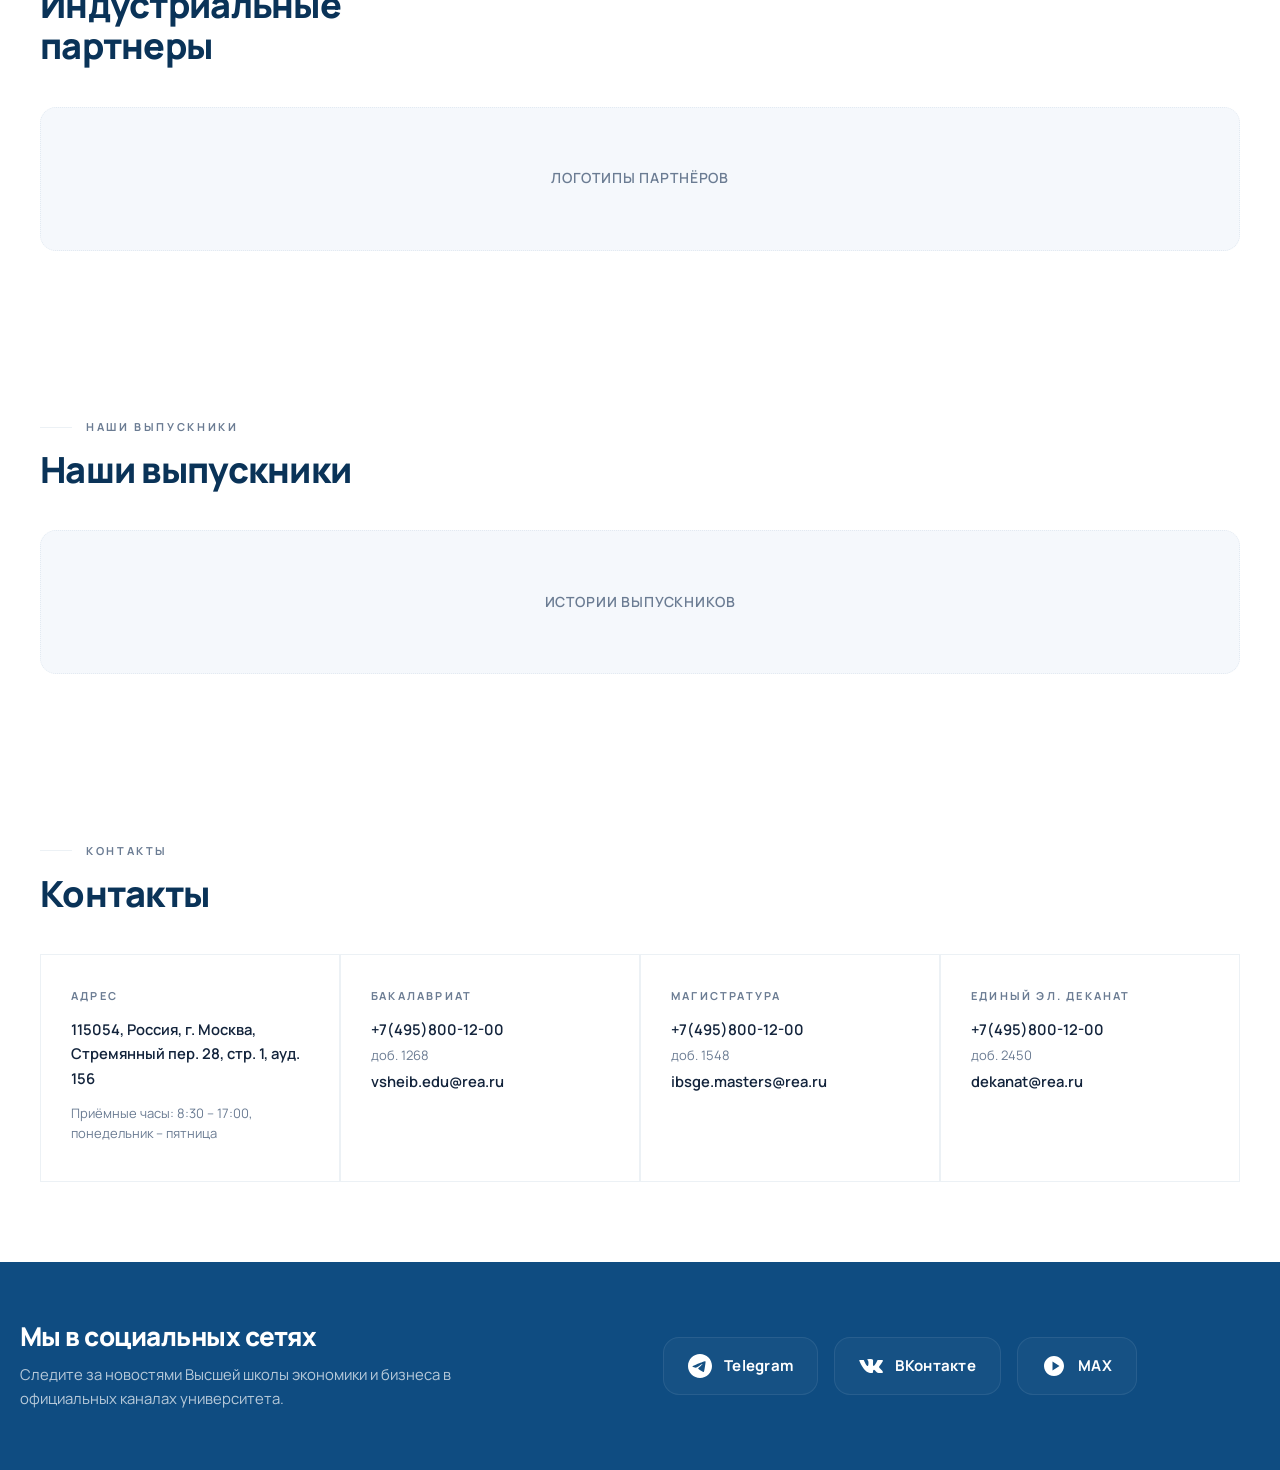
==== commit 5c16839b: "add button theme" ====
--- a/index.html
+++ b/index.html
@@ -13,6 +13,11 @@
 <body>
     <header class="header">
         <div class="container header__container">
+            <button class="theme-toggle" id="themeToggle" aria-label="Переключить цветовую тему" title="Сменить цвет">
+                <span class="theme-toggle__dot theme-toggle__dot--blue"></span>
+                <span class="theme-toggle__dot theme-toggle__dot--red"></span>
+            </button>
+
             <p class="header__subtitle">РЭУ им. Г.В. Плеханова</p>
             <h1 class="header__title">
                 Высшая школа <br>
@@ -112,8 +117,7 @@
                     <button class="gallery__nav-btn gallery__nav-btn--next" aria-label="Вперед">→</button>
                 </div>
                 <div class="gallery__footer">
-                    <div class="gallery__dots">
-                    </div>
+                    <div class="gallery__dots"></div>
                     <div class="gallery__counter">
                         <span id="current-slide">1</span> <span class="gallery__counter-separator">/</span> <span id="total-slides">6</span>
                     </div>
@@ -239,7 +243,7 @@
             </div>
         </div>
     </footer>
-    
+
     <script src="script.js"></script>
     <script src="block.js"></script>
 </body>
--- a/style.css
+++ b/style.css
@@ -2,7 +2,6 @@
    Variables & Reset
    ========================================= */
 :root {
-    /* Colors */
     --bg-color: #0F4C81;
     --color-text-strong: #0A3358;
     --color-text-subtitle: #6B7C93;
@@ -14,9 +13,14 @@
     --color-bg-light: #F5F8FC;
     --color-border: rgba(15, 76, 129, 0.08);
     
-    /* Fonts & Transitions */
     --font-main: "Manrope", sans-serif;
     --transition: 0.35s ease;
+}
+
+html[data-theme="red"] {
+    --bg-color: #8B1538;
+    --color-border: rgba(139, 21, 56, 0.08);
+    --color-accent: #C41E3A;
 }
 
 *, *::before, *::after {
@@ -54,6 +58,78 @@
     font-family: inherit;
 }
 
+/* Плавный переход цветов при смене темы */
+body.theme-transitioning,
+body.theme-transitioning * {
+    transition: background-color 0.4s ease, color 0.4s ease, border-color 0.4s ease !important;
+}
+
+/* =========================================
+   Theme Toggle Button
+   ========================================= */
+.theme-toggle {
+    position: fixed;
+    top: 24px;
+    right: 20px;
+    z-index: 1000;
+    
+    display: flex;
+    align-items: center;
+    gap: 8px;
+    padding: 8px 14px;
+    
+    background: rgba(255, 255, 255, 0.95);
+    border-radius: 50px;
+    box-shadow: 0 4px 20px rgba(0, 0, 0, 0.15);
+    backdrop-filter: blur(10px);
+    -webkit-backdrop-filter: blur(10px);
+    
+    transition: transform 0.35s ease, box-shadow 0.35s ease;
+}
+
+.theme-toggle:hover {
+    transform: translateY(-2px);
+    box-shadow: 0 6px 24px rgba(0, 0, 0, 0.22);
+}
+
+.theme-toggle:active {
+    transform: translateY(0) scale(0.97);
+}
+
+.theme-toggle__dot {
+    width: 16px;
+    height: 16px;
+    border-radius: 50%;
+    transition: all 0.3s ease;
+    position: relative;
+    display: block;
+}
+
+.theme-toggle__dot--blue {
+    background: #0F4C81;
+}
+
+.theme-toggle__dot--red {
+    background: #8B1538;
+}
+
+/* Индикатор активной темы */
+html[data-theme="red"] .theme-toggle__dot--red,
+html:not([data-theme="red"]) .theme-toggle__dot--blue {
+    transform: scale(1.15);
+    box-shadow: 0 0 0 3px rgba(15, 76, 129, 0.25);
+}
+
+html[data-theme="red"] .theme-toggle__dot--red {
+    box-shadow: 0 0 0 3px rgba(139, 21, 56, 0.3);
+}
+
+@media (min-width: 1280px) {
+    .theme-toggle {
+        right: calc((100vw - 1240px) / 2 + 20px);
+    }
+}
+
 /* =========================================
    Utilities
    ========================================= */
@@ -69,7 +145,6 @@
     padding: 80px 0;
 }
 
-/* Общий компонент заголовка секции */
 .section-header {
     margin-bottom: 40px;
 }
@@ -227,6 +302,7 @@
     gap: 20px;
     background: var(--bg-color);
     border-radius: 16px;
+    transition: background-color var(--transition);
 }
 
 .about__right-title {
@@ -260,6 +336,7 @@
     background-color: var(--color-accent);
     flex-shrink: 0;
     margin-top: 11px;
+    transition: background-color var(--transition);
 }
 
 /* =========================================
@@ -341,8 +418,7 @@
     width: 100%;
     border-radius: 16px;
     overflow: hidden;
-    /* Улучшает свайп на мобильных */
-    touch-action: pan-y; 
+    touch-action: pan-y;
 }
 
 .gallery__track {
@@ -363,9 +439,9 @@
     font-weight: 800;
     letter-spacing: -0.5px;
     user-select: none;
-}
-
-/* Кнопки навигации (стеклянные) */
+    transition: background-color var(--transition);
+}
+
 .gallery__nav-btn {
     position: absolute;
     top: 50%;
@@ -399,7 +475,6 @@
 .gallery__nav-btn--prev { left: 20px; }
 .gallery__nav-btn--next { right: 20px; }
 
-/* Футер галереи: Точки и Счетчик */
 .gallery__footer {
     margin-top: 24px;
     display: flex;
@@ -598,6 +673,7 @@
 .footer {
     width: 100%;
     background: var(--bg-color);
+    transition: background-color var(--transition);
 }
 
 .footer__container {
@@ -733,6 +809,18 @@
     }
     .gallery__nav-btn--prev { left: 10px; }
     .gallery__nav-btn--next { right: 10px; }
+
+    .theme-toggle {
+        top: 16px;
+        right: 16px;
+        padding: 6px 12px;
+        gap: 6px;
+    }
+
+    .theme-toggle__dot {
+        width: 14px;
+        height: 14px;
+    }
 }
 
 @media (max-width: 480px) {
@@ -787,4 +875,15 @@
     .gallery__dot--active {
         width: 28px;
     }
+
+    .theme-toggle {
+        top: 12px;
+        right: 12px;
+        padding: 5px 10px;
+    }
+
+    .theme-toggle__dot {
+        width: 12px;
+        height: 12px;
+    }
 }
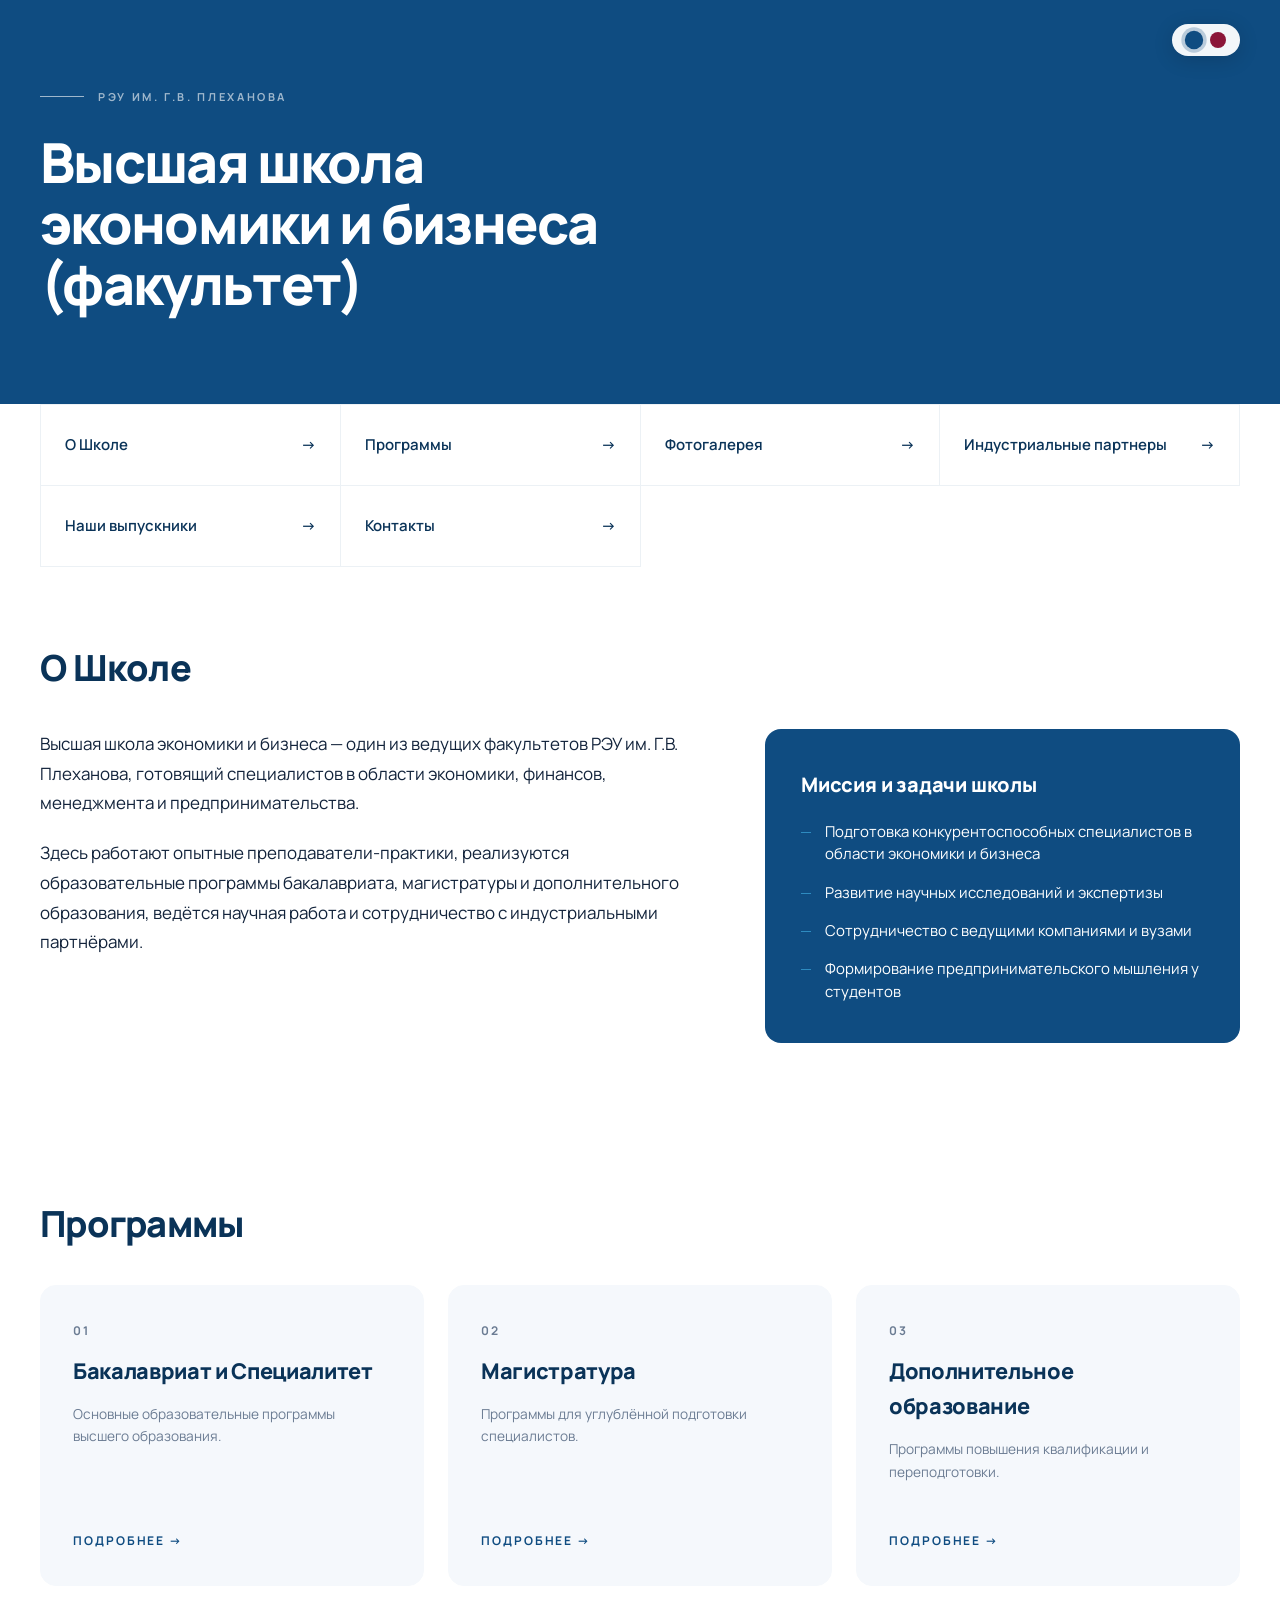
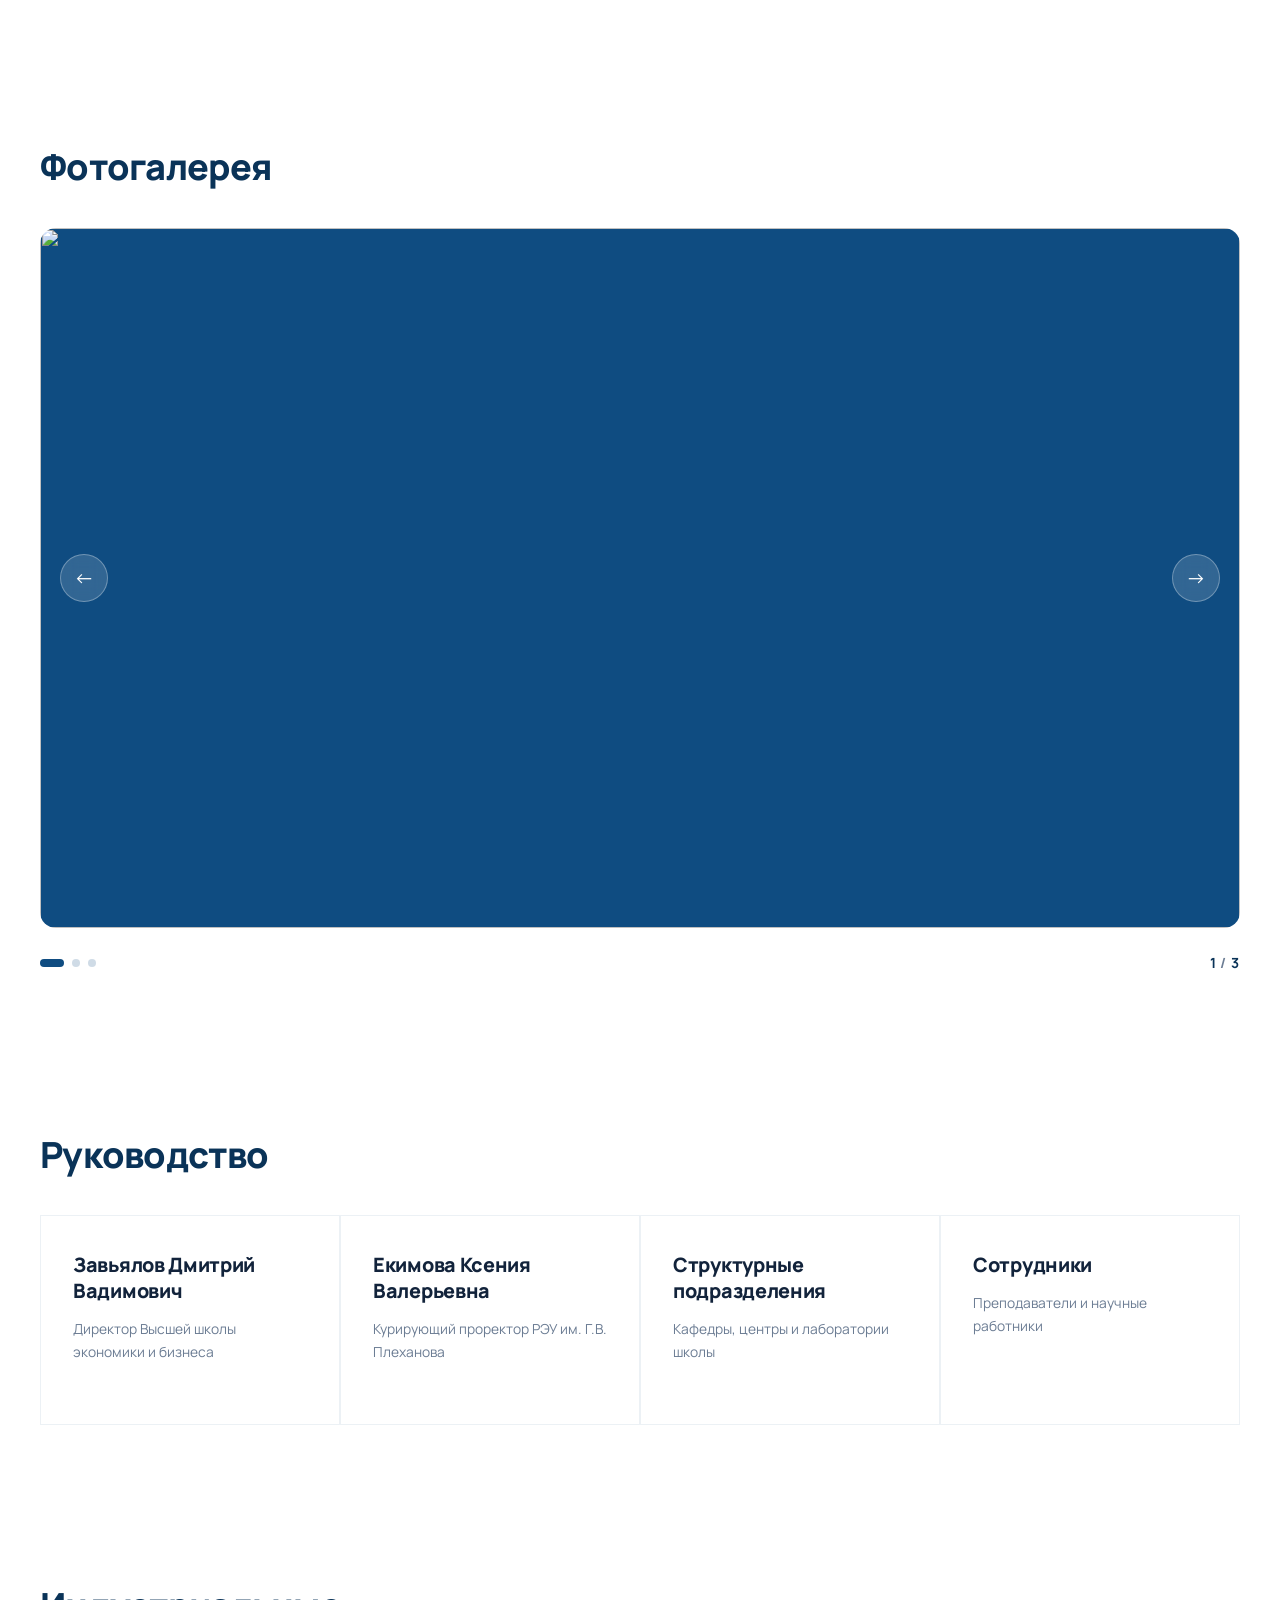
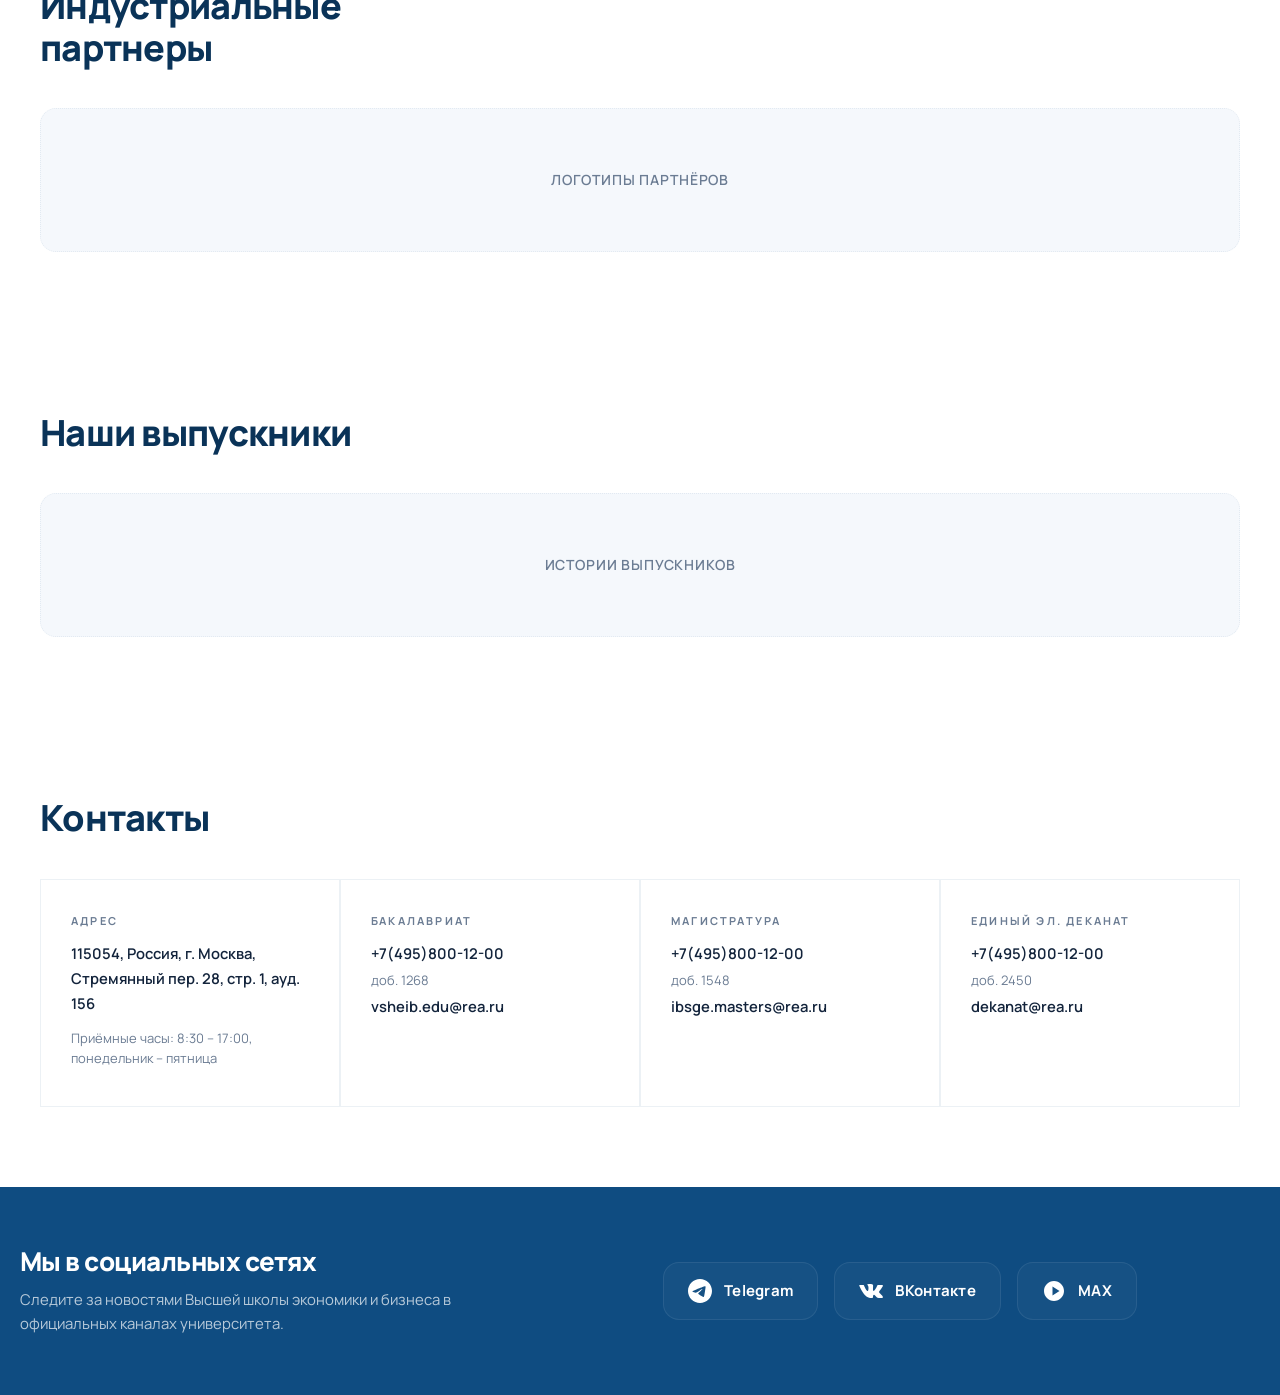
==== commit f373a591: "Add files via upload" ====
--- a/index.html
+++ b/index.html
@@ -44,7 +44,7 @@
             <!-- Секция О школе -->
             <section class="about section" id="about">
                 <div class="section-header">
-                    <p class="section-header__subtitle">О Школе</p>
+                    <!-- <p class="section-header__subtitle">О Школе</p> -->
                     <h2 class="section-header__title">О Школе</h2>
                 </div>
                 <div class="about__box">
@@ -67,7 +67,7 @@
             <!-- Секция Программы -->
             <section class="programs section" id="programs">
                 <div class="section-header">
-                    <p class="section-header__subtitle">Программы</p>
+                    <!-- <p class="section-header__subtitle">Программы</p> -->
                     <h2 class="section-header__title">Программы</h2>
                 </div>
                 <div class="programs__box">
@@ -101,17 +101,20 @@
             <!-- Секция Фотогалерея -->
             <section class="gallery section" id="gallery">
                 <div class="section-header">
-                    <p class="section-header__subtitle">Фотогалерея</p>
+                    <!-- <p class="section-header__subtitle">Фотогалерея</p> -->
                     <h2 class="section-header__title">Фотогалерея</h2>
                 </div>
                 <div class="gallery__slider">
                     <div class="gallery__track">
-                        <div class="gallery__slide">Фотография 1</div>
-                        <div class="gallery__slide">Фотография 2</div>
-                        <div class="gallery__slide">Фотография 3</div>
-                        <div class="gallery__slide">Фотография 4</div>
-                        <div class="gallery__slide">Фотография 5</div>
-                        <div class="gallery__slide">Фотография 6</div>
+                        <div class="gallery__slide">
+                            <img src="img/1.jpg" alt="">
+                        </div>
+                        <div class="gallery__slide">
+                            <img src="img/2.jpg" alt="">
+                        </div>
+                        <div class="gallery__slide">
+                            <img src="img/3.jpg" alt="">
+                        </div>
                     </div>
                     <button class="gallery__nav-btn gallery__nav-btn--prev" aria-label="Назад">←</button>
                     <button class="gallery__nav-btn gallery__nav-btn--next" aria-label="Вперед">→</button>
@@ -127,7 +130,7 @@
             <!-- Секция Руководство -->
             <section class="leadership section" id="leadership">
                 <div class="section-header">
-                    <p class="section-header__subtitle">Руководство</p>
+                    <!-- <p class="section-header__subtitle">Руководство</p> -->
                     <h2 class="section-header__title">Руководство</h2>
                 </div>
                 <div class="leadership__box">
@@ -137,7 +140,7 @@
                     </a>
                     <a href="https://www.rea.ru/structure/rektorat/ekimova-kseniya-valerevna" class="leadership__item">
                         <p class="leadership__name">Екимова Ксения Валерьевна</p>
-                        <p class="leadership__role">Проректор РЭУ им. Г.В. Плеханова</p>
+                        <p class="leadership__role">Курирующий проректор РЭУ им. Г.В. Плеханова</p>
                     </a>
                     <a href="#" class="leadership__item">
                         <p class="leadership__name">Структурные подразделения</p>
@@ -153,7 +156,7 @@
             <!-- Секция Партнеры -->
             <section class="partners section" id="partners">
                 <div class="section-header">
-                    <p class="section-header__subtitle">Индустриальные партнеры</p>
+                    <!-- <p class="section-header__subtitle">Индустриальные партнеры</p> -->
                     <h2 class="section-header__title">Индустриальные <br> партнеры</h2>
                 </div>
                 <div class="partners__box">Логотипы партнёров</div>
@@ -162,7 +165,7 @@
             <!-- Секция Выпускники -->
             <section class="alumni section" id="alumni">
                 <div class="section-header">
-                    <p class="section-header__subtitle">Наши выпускники</p>
+                    <!-- <p class="section-header__subtitle">Наши выпускники</p> -->
                     <h2 class="section-header__title">Наши выпускники</h2>
                 </div>
                 <div class="alumni__box">Истории выпускников</div>
@@ -171,7 +174,7 @@
             <!-- Секция Контакты -->
             <section class="contacts section" id="contacts">
                 <div class="section-header">
-                    <p class="section-header__subtitle">Контакты</p>
+                    <!-- <p class="section-header__subtitle">Контакты</p> -->
                     <h2 class="section-header__title">Контакты</h2>
                 </div>
                 <div class="contacts__box">
--- a/style.css
+++ b/style.css
@@ -421,6 +421,7 @@
     touch-action: pan-y;
 }
 
+
 .gallery__track {
     display: flex;
     transition: transform 0.5s cubic-bezier(0.25, 1, 0.5, 1);
@@ -429,7 +430,7 @@
 
 .gallery__slide {
     min-width: 100%;
-    height: 507px;
+    height: clamp(260px, 56vw, 700px);
     display: flex;
     justify-content: center;
     align-items: center;
@@ -441,6 +442,15 @@
     user-select: none;
     transition: background-color var(--transition);
 }
+
+.gallery__slide img {
+    width: 100%;
+    height: 100%;
+    object-fit: cover;        /* красиво обрезает без искажений */
+    object-position: center;  /* фокус по центру, можно менять */
+    display: block;
+}
+
 
 .gallery__nav-btn {
     position: absolute;
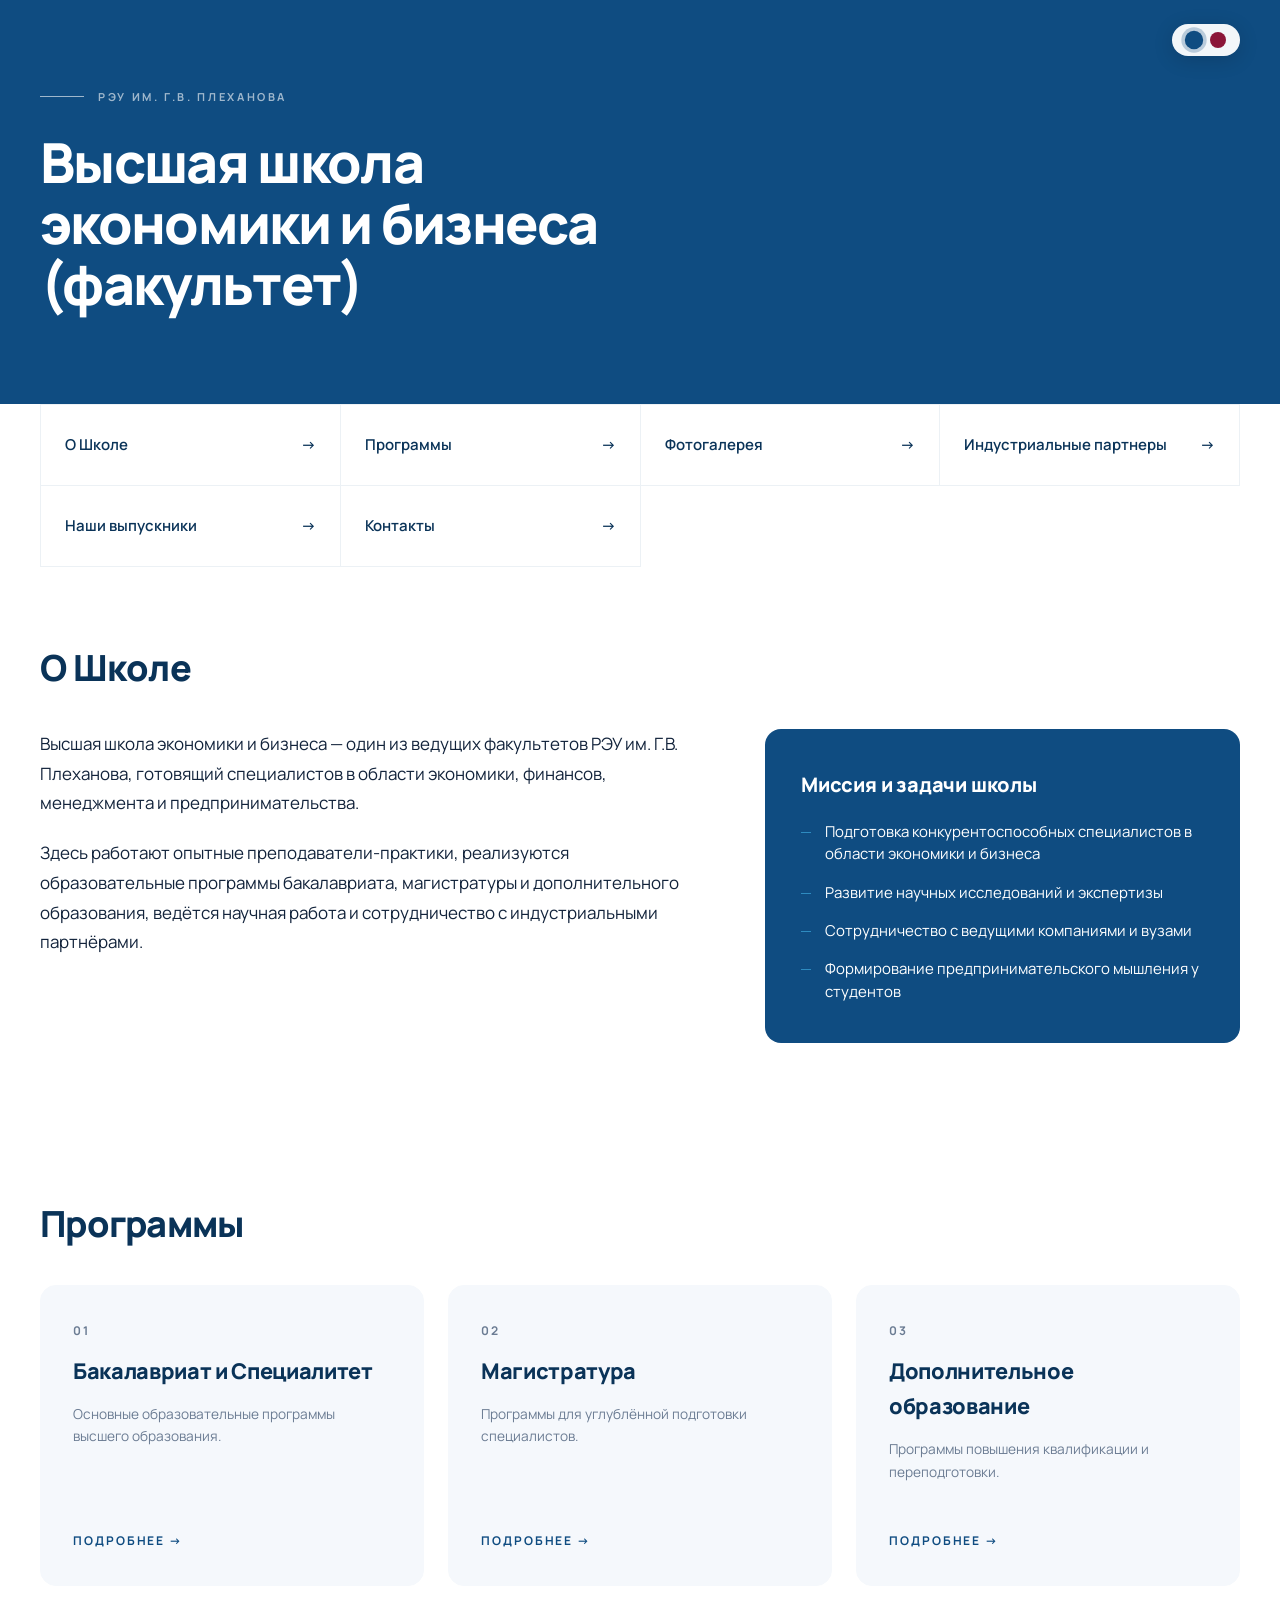
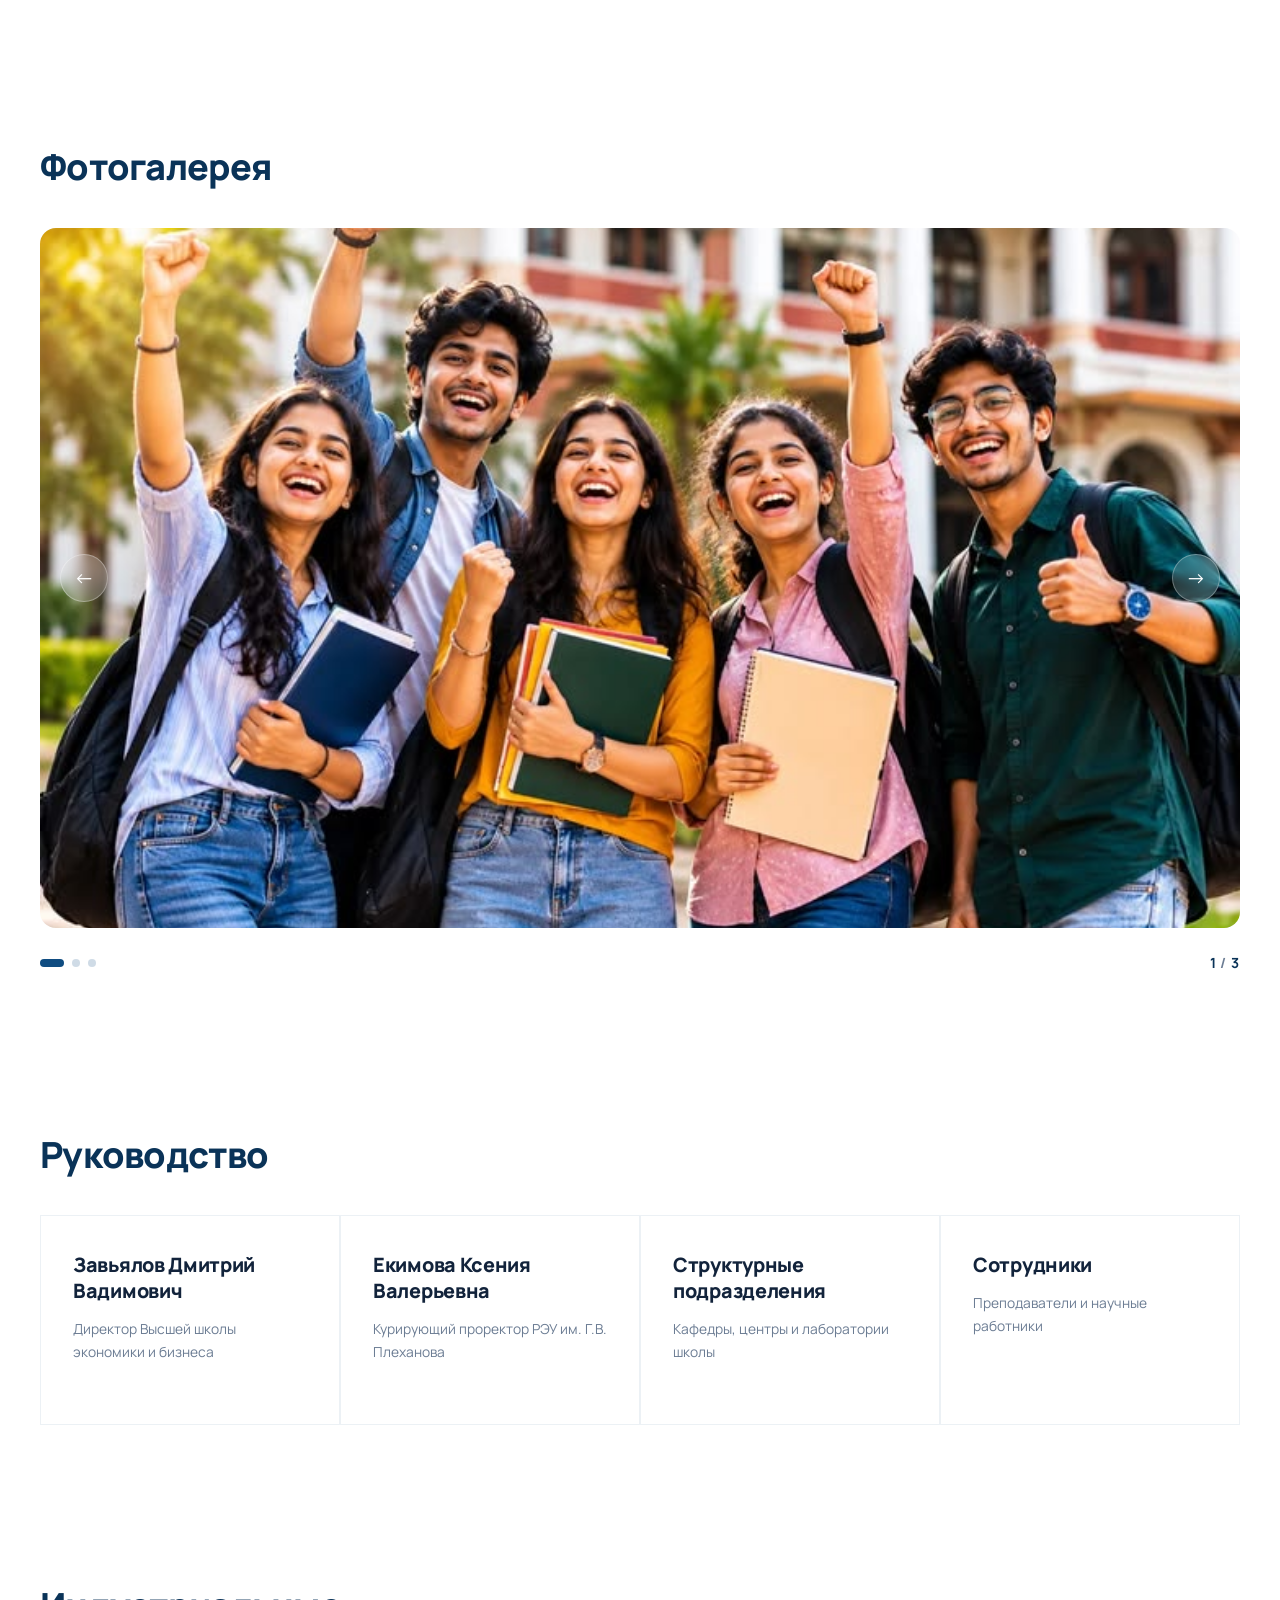
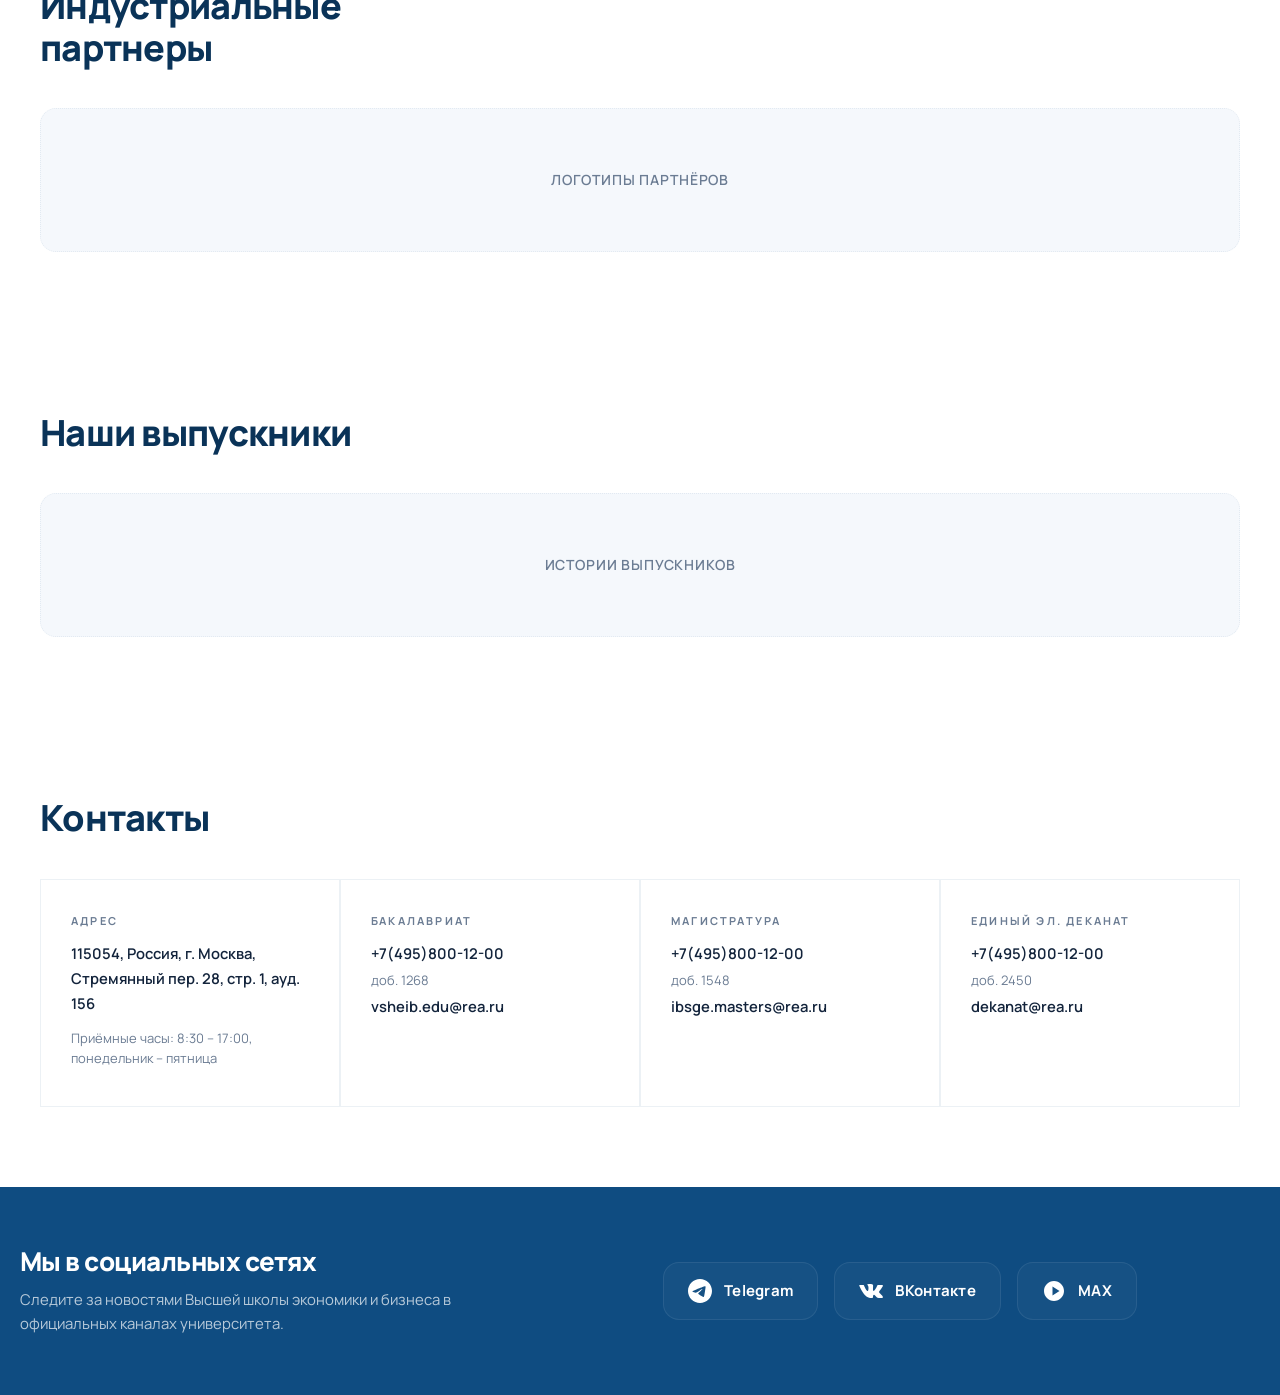
==== commit d376a285: "Add files via upload" ====
--- a/index.html
+++ b/index.html
@@ -77,7 +77,7 @@
                             <h3 class="programs__name">Бакалавриат и Специалитет</h3>
                             <p class="programs__text">Основные образовательные программы высшего образования.</p>
                         </div>
-                        <a class="programs__link" href="https://www.rea.ru/structure/hs/vyisshaya-shkola-ekonomiki-i-biznesa/educationalprograms">Подробнее <span class="programs__icon">→</span></a>
+                        <a class="programs__link" href="./Educational programs/index.html#bachelor">Подробнее <span class="programs__icon">→</span></a>
                     </div>
                     <div class="programs__item">
                         <div class="programs__top">
@@ -85,7 +85,7 @@
                             <h3 class="programs__name">Магистратура</h3>
                             <p class="programs__text">Программы для углублённой подготовки специалистов.</p>
                         </div>
-                        <a class="programs__link" href="https://www.rea.ru/structure/hs/vyisshaya-shkola-ekonomiki-i-biznesa/educationalprograms">Подробнее <span class="programs__icon">→</span></a>
+                        <a class="programs__link" href="./Educational programs/index.html#master">Подробнее <span class="programs__icon">→</span></a>
                     </div>
                     <div class="programs__item">
                         <div class="programs__top">
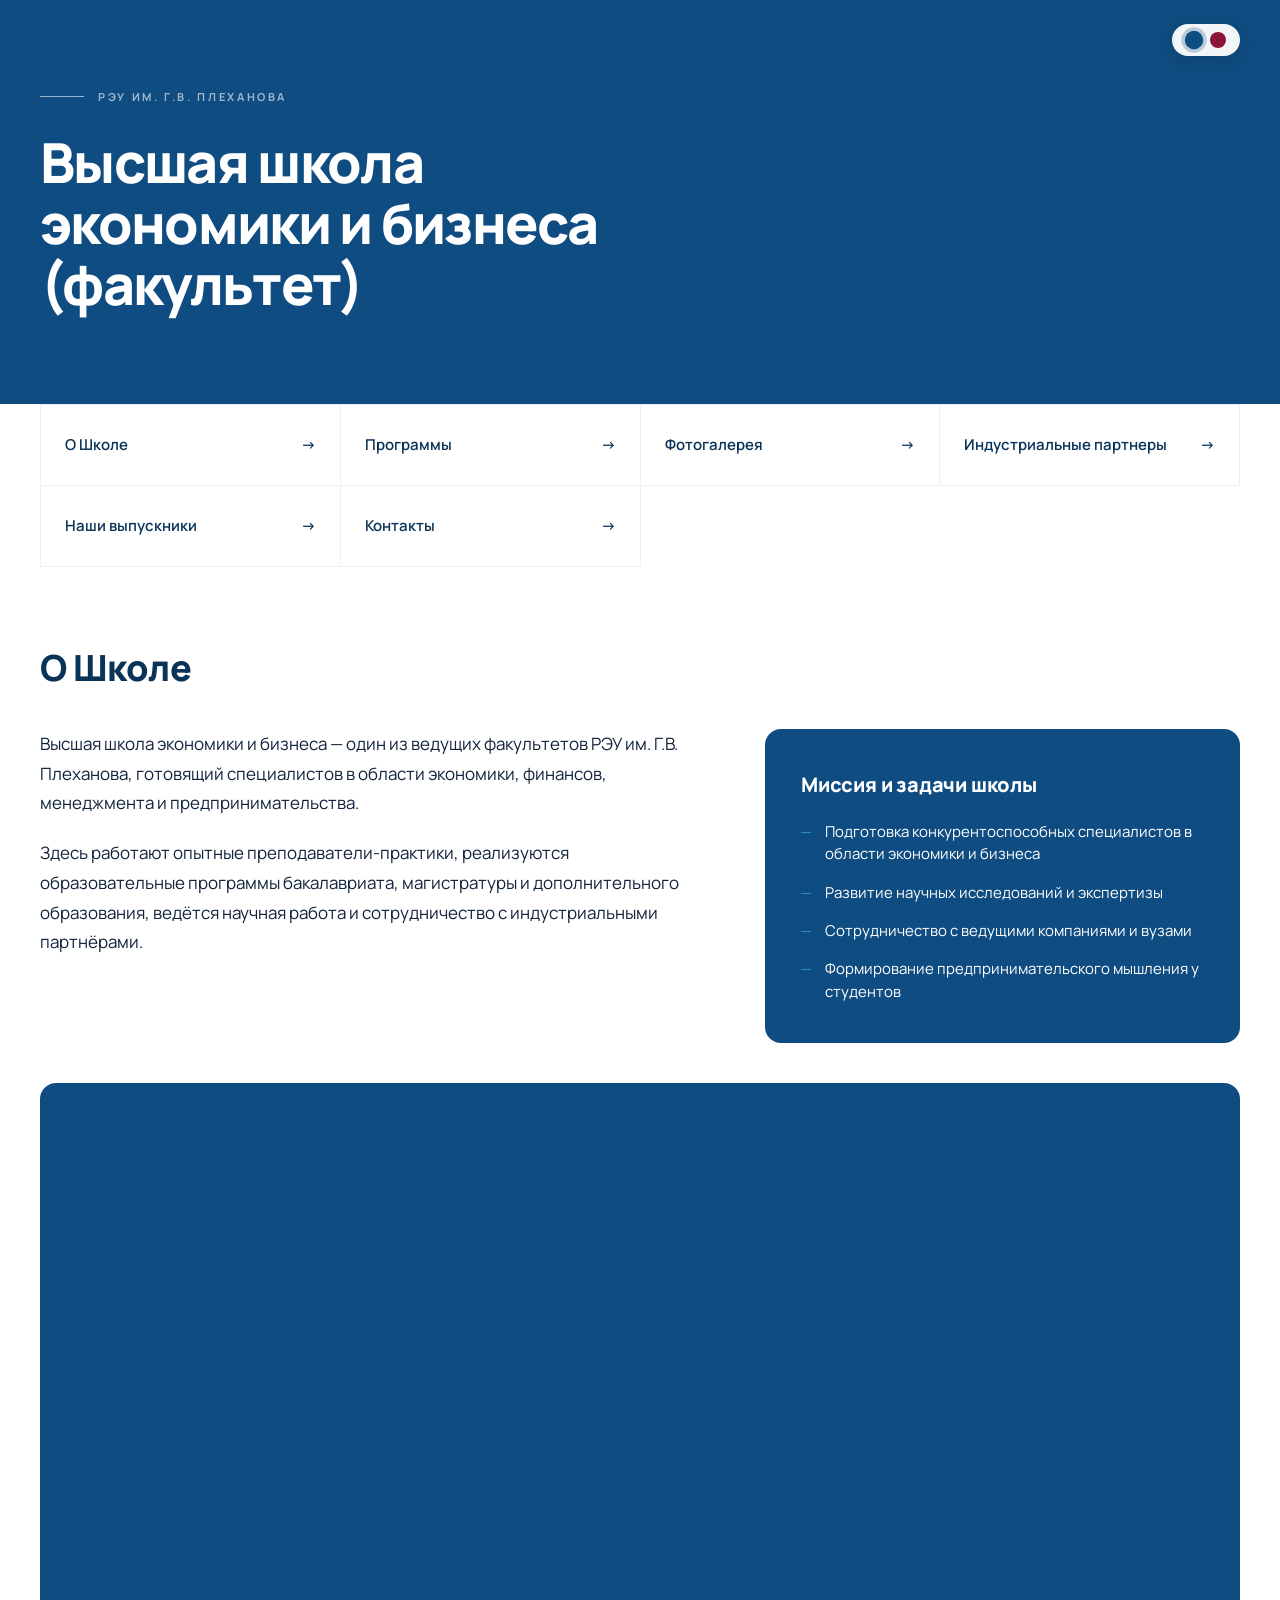
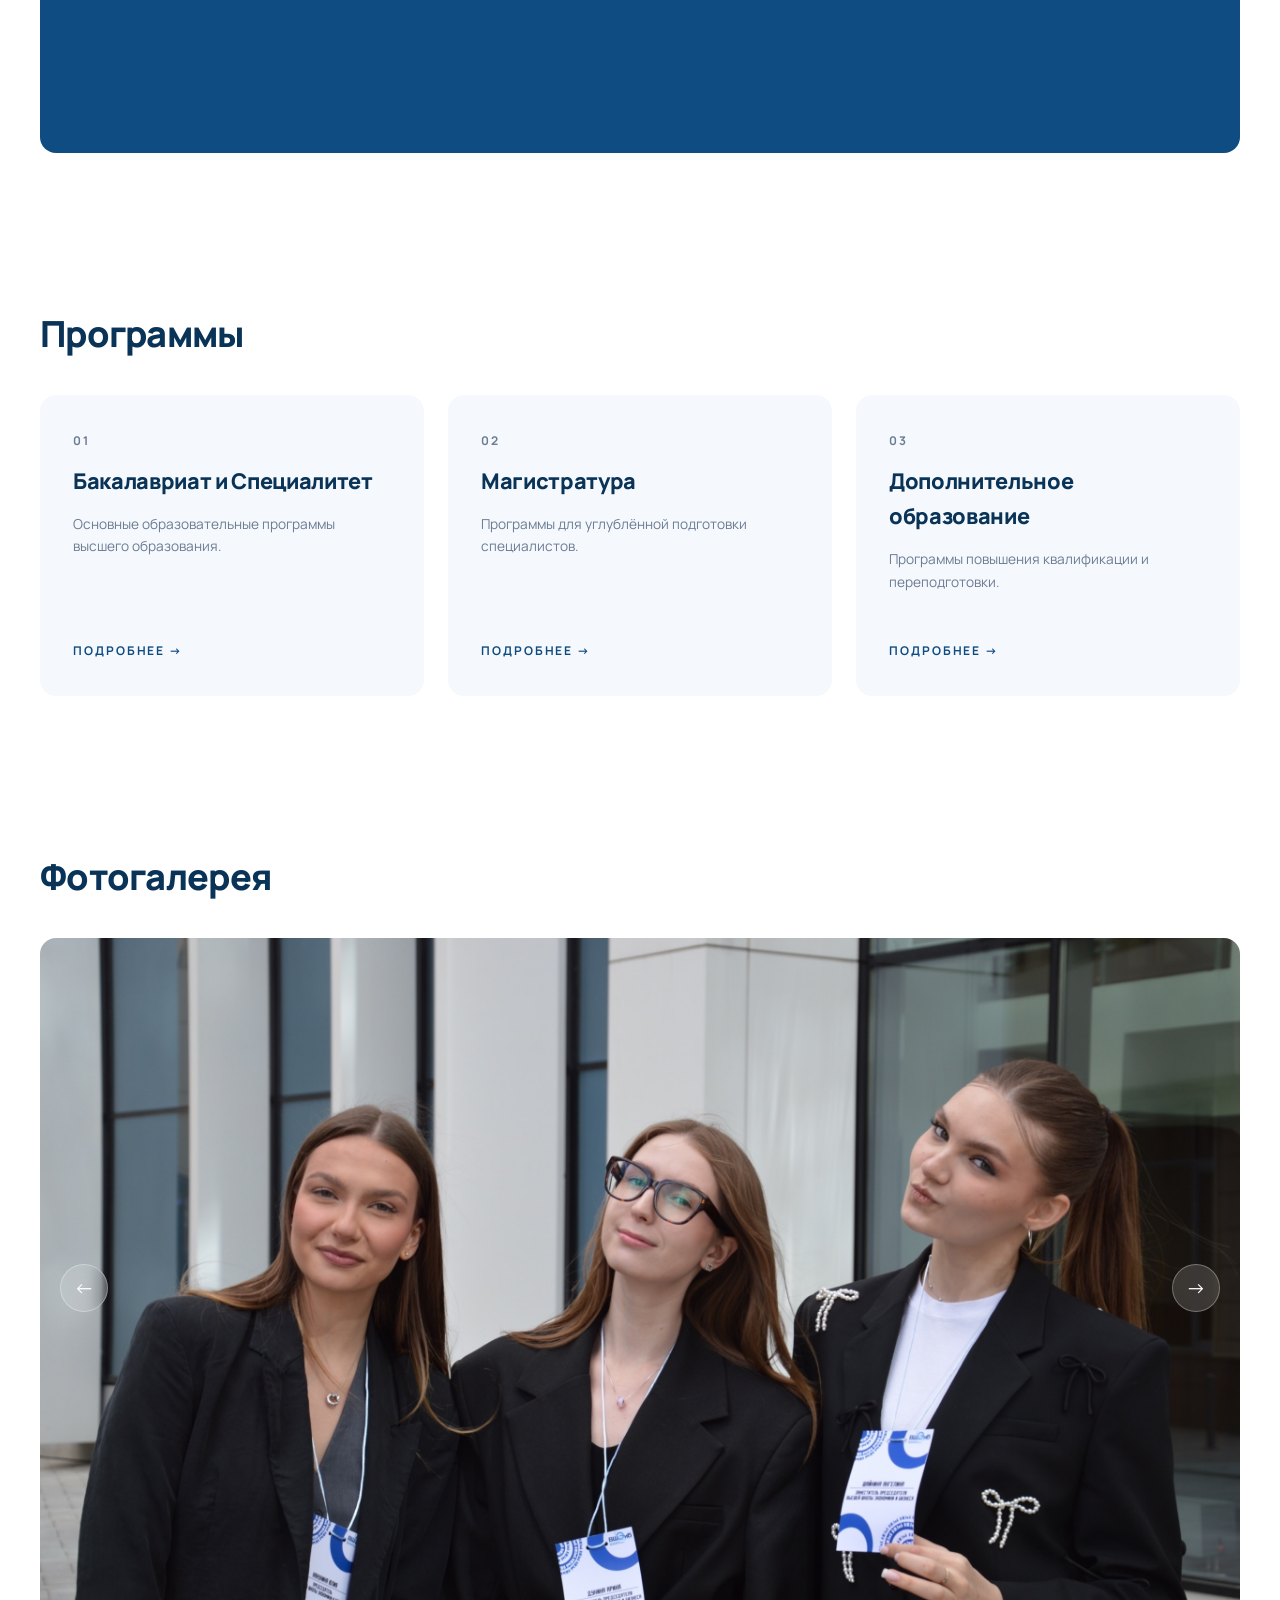
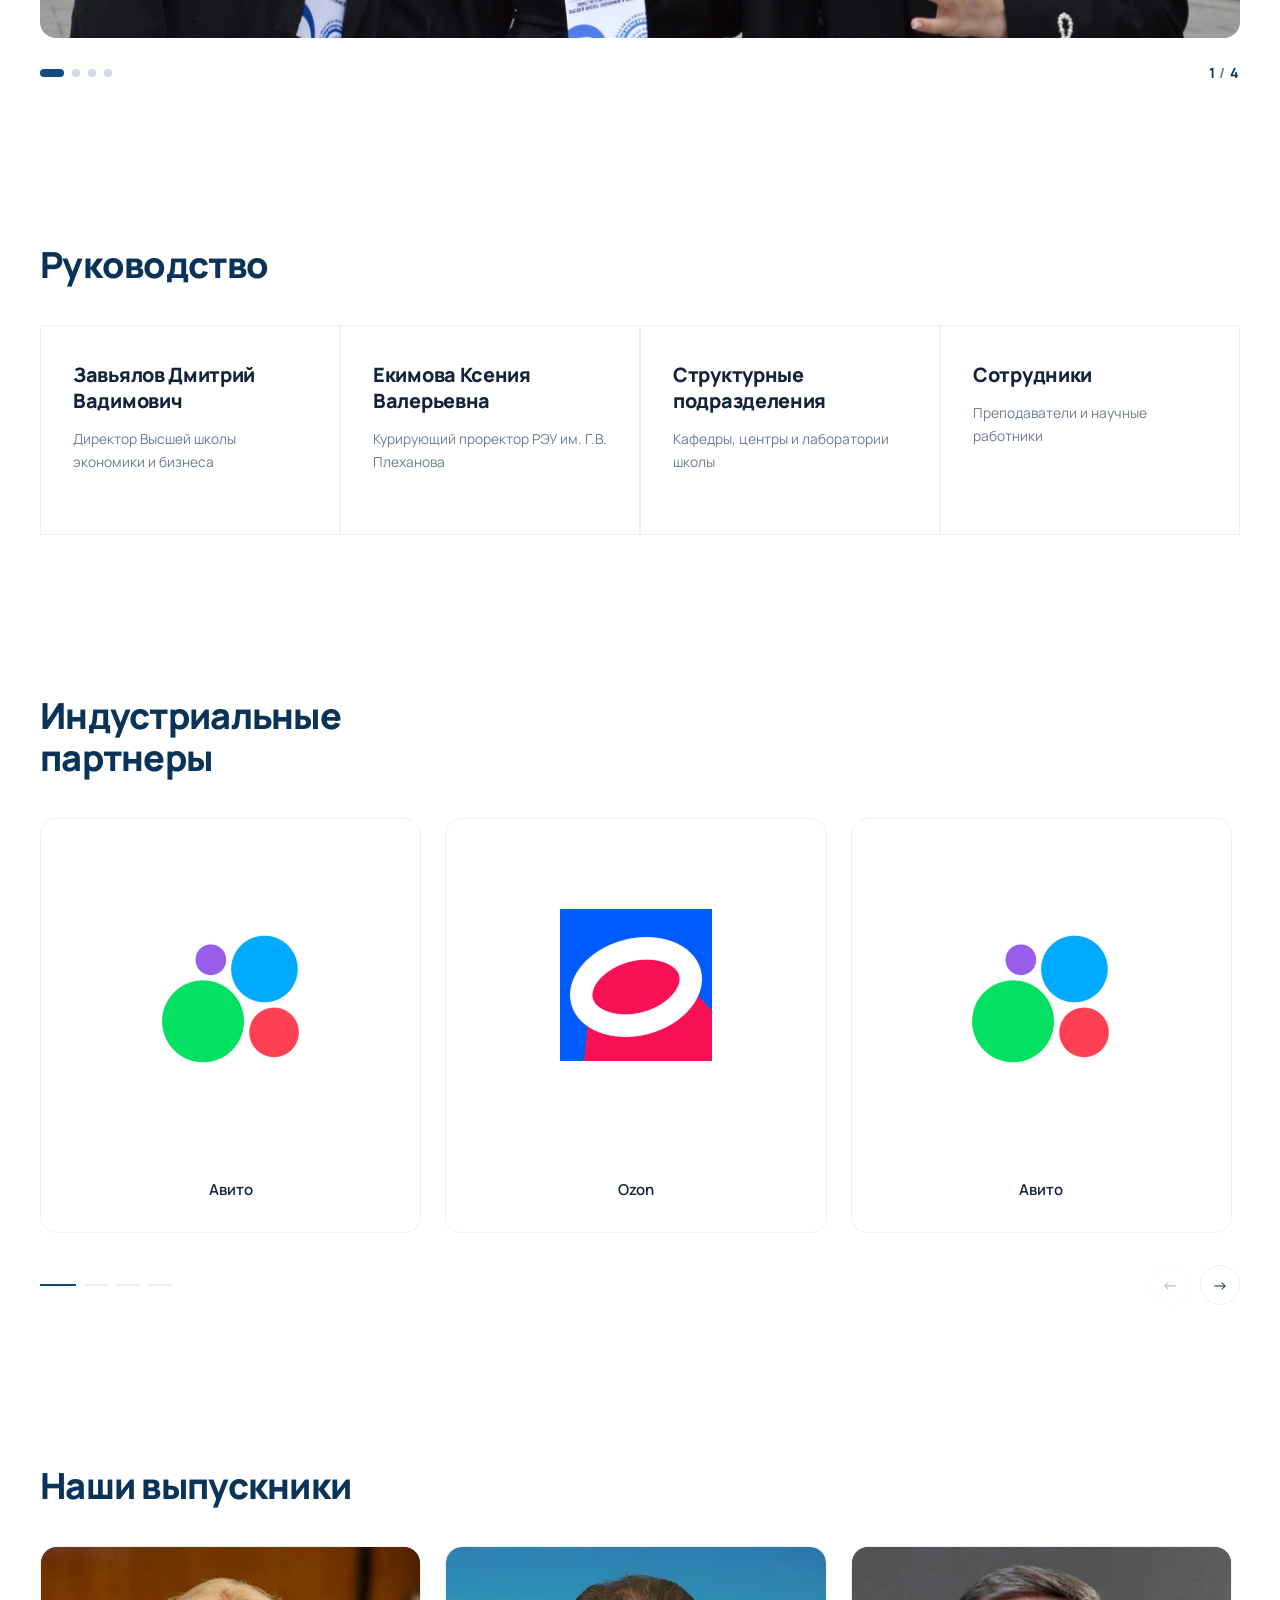
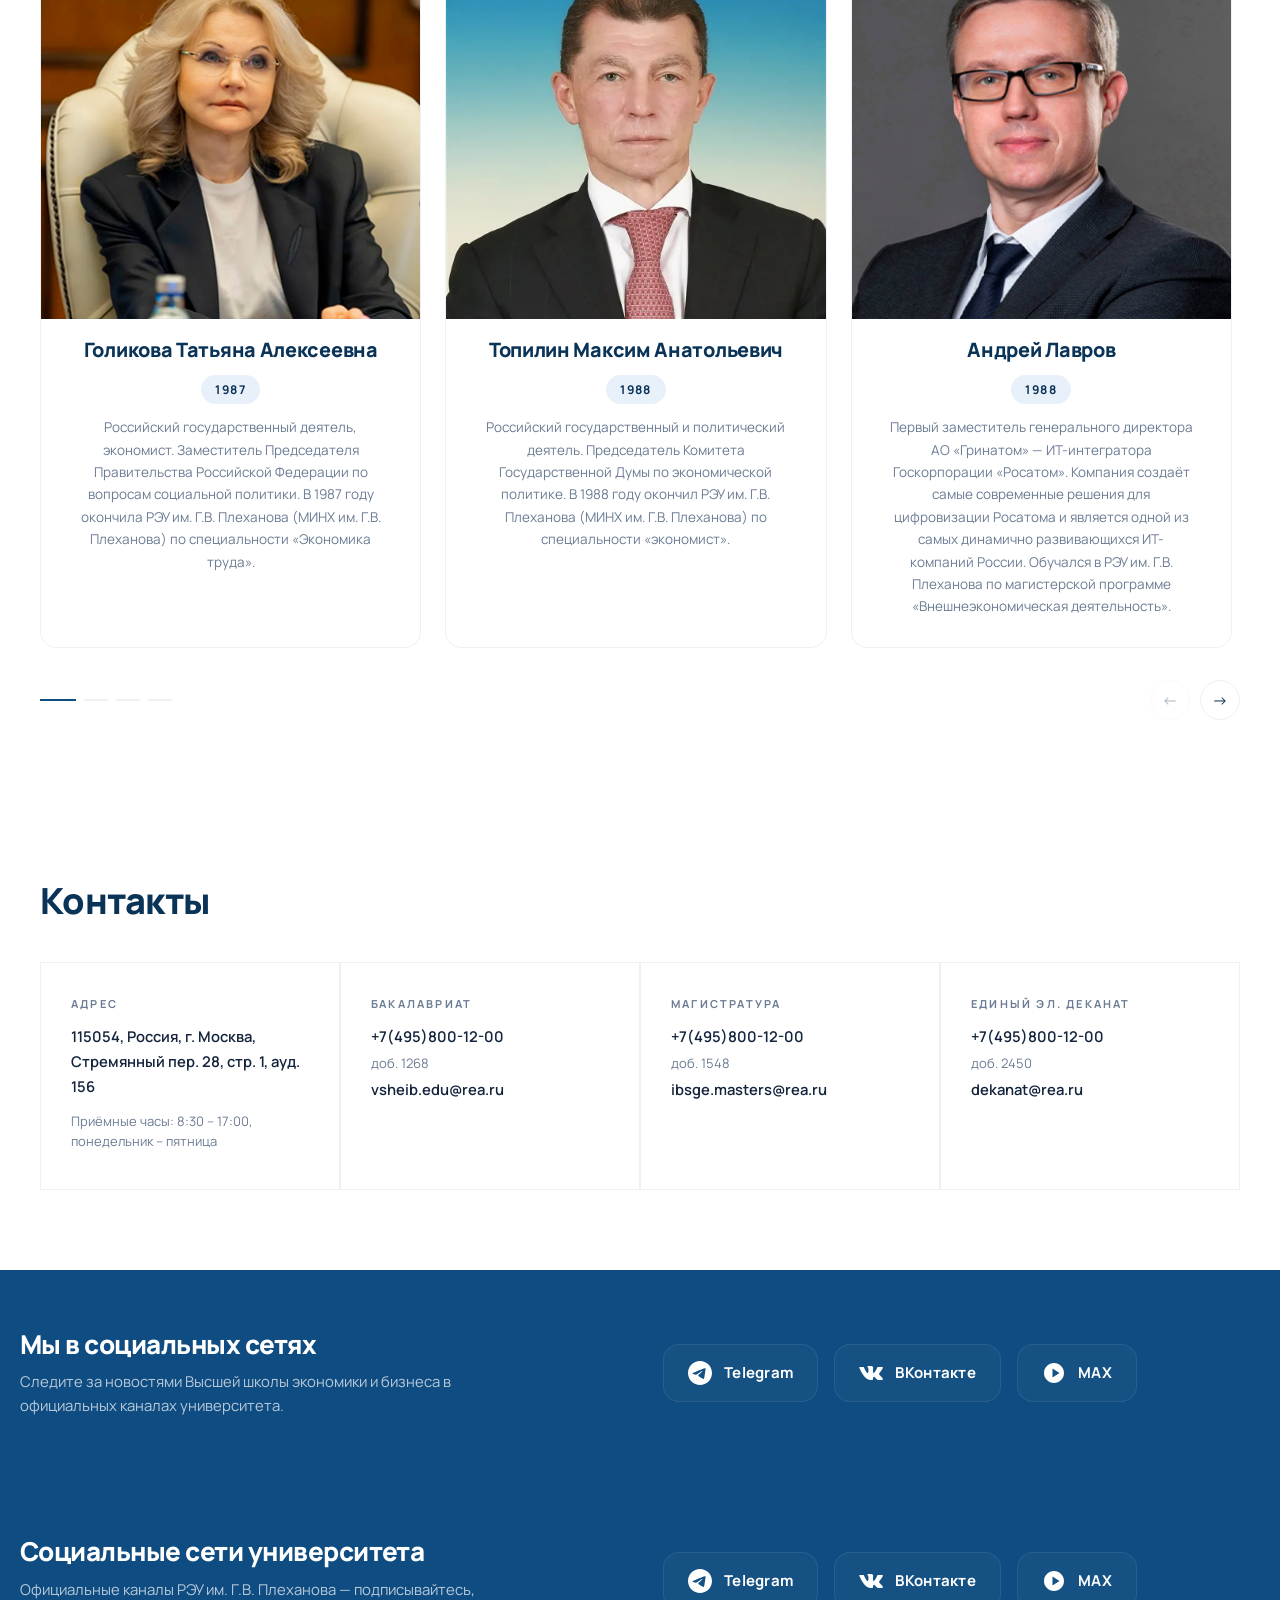
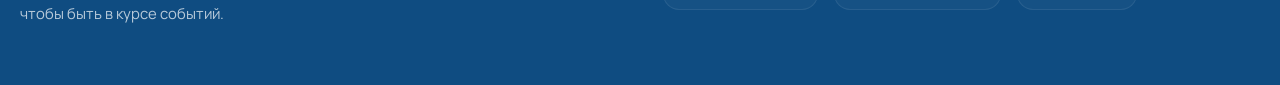
==== commit 371151e1: "Add files via upload" ====
--- a/index.html
+++ b/index.html
@@ -44,7 +44,6 @@
             <!-- Секция О школе -->
             <section class="about section" id="about">
                 <div class="section-header">
-                    <!-- <p class="section-header__subtitle">О Школе</p> -->
                     <h2 class="section-header__title">О Школе</h2>
                 </div>
                 <div class="about__box">
@@ -62,12 +61,16 @@
                         </ul>
                     </div>
                 </div>
+                <iframe class="about__video"
+                    src="https://rutube.ru/play/embed/36a1a3140582ad55bb6777d8fc4c711f"
+                    allow="clipboard-write;"
+                    allowFullScreen
+                ></iframe>
             </section>
 
             <!-- Секция Программы -->
             <section class="programs section" id="programs">
                 <div class="section-header">
-                    <!-- <p class="section-header__subtitle">Программы</p> -->
                     <h2 class="section-header__title">Программы</h2>
                 </div>
                 <div class="programs__box">
@@ -101,19 +104,21 @@
             <!-- Секция Фотогалерея -->
             <section class="gallery section" id="gallery">
                 <div class="section-header">
-                    <!-- <p class="section-header__subtitle">Фотогалерея</p> -->
                     <h2 class="section-header__title">Фотогалерея</h2>
                 </div>
                 <div class="gallery__slider">
                     <div class="gallery__track">
                         <div class="gallery__slide">
-                            <img src="img/1.jpg" alt="">
+                            <img src="img/1.png" alt="">
                         </div>
                         <div class="gallery__slide">
-                            <img src="img/2.jpg" alt="">
+                            <img src="img/2.png" alt="">
                         </div>
                         <div class="gallery__slide">
-                            <img src="img/3.jpg" alt="">
+                            <img src="img/3.png" alt="">
+                        </div>
+                        <div class="gallery__slide">
+                            <img src="img/4.png" alt="">
                         </div>
                     </div>
                     <button class="gallery__nav-btn gallery__nav-btn--prev" aria-label="Назад">←</button>
@@ -122,7 +127,7 @@
                 <div class="gallery__footer">
                     <div class="gallery__dots"></div>
                     <div class="gallery__counter">
-                        <span id="current-slide">1</span> <span class="gallery__counter-separator">/</span> <span id="total-slides">6</span>
+                        <span id="current-slide">1</span> <span class="gallery__counter-separator">/</span> <span id="total-slides">3</span>
                     </div>
                 </div>
             </section>
@@ -130,7 +135,6 @@
             <!-- Секция Руководство -->
             <section class="leadership section" id="leadership">
                 <div class="section-header">
-                    <!-- <p class="section-header__subtitle">Руководство</p> -->
                     <h2 class="section-header__title">Руководство</h2>
                 </div>
                 <div class="leadership__box">
@@ -154,27 +158,150 @@
             </section>
 
             <!-- Секция Партнеры -->
-            <section class="partners section" id="partners">
-                <div class="section-header">
-                    <!-- <p class="section-header__subtitle">Индустриальные партнеры</p> -->
+            <section class="partners section" id="partners" data-slider="partners">
+                <div class="section-header">
                     <h2 class="section-header__title">Индустриальные <br> партнеры</h2>
                 </div>
-                <div class="partners__box">Логотипы партнёров</div>
+
+                <div class="partners__slider">
+                    <div class="partners__box">
+                        <div class="partners__item">
+                            <img src="./img/Avito.png" alt="Авито">
+                            <p>Авито</p>
+                        </div>
+                        <div class="partners__item">
+                            <img src="./img/Ozon.png" alt="Ozon">
+                            <p>Ozon</p>
+                        </div>
+                        <div class="partners__item">
+                            <img src="./img/Avito.png" alt="Авито">
+                            <p>Авито</p>
+                        </div>
+                        <div class="partners__item">
+                            <img src="./img/Ozon.png" alt="Ozon">
+                            <p>Ozon</p>
+                        </div>
+                        <div class="partners__item">
+                            <img src="./img/Avito.png" alt="Авито">
+                            <p>Авито</p>
+                        </div>
+                        <div class="partners__item">
+                            <img src="./img/Ozon.png" alt="Ozon">
+                            <p>Ozon</p>
+                        </div>
+                    </div>
+                </div>
+
+                <div class="partners__management">
+                    <div class="partners__dots"></div>
+                    <div class="partners__buttons">
+                        <button class="partners__button" data-slider-prev aria-label="Назад">←</button>
+                        <button class="partners__button" data-slider-next aria-label="Вперед">→</button>
+                    </div>
+                </div>
             </section>
 
             <!-- Секция Выпускники -->
-            <section class="alumni section" id="alumni">
-                <div class="section-header">
-                    <!-- <p class="section-header__subtitle">Наши выпускники</p> -->
+            <section class="alumni section" id="alumni" data-slider="alumni">
+                <div class="section-header">
                     <h2 class="section-header__title">Наши выпускники</h2>
                 </div>
-                <div class="alumni__box">Истории выпускников</div>
+
+                <div class="alumni__slider">
+                    <div class="alumni__box">
+                        <div class="alumni__item">
+                            <img src="./img/Голикова.png" alt="">
+                            <div class="alumni__content">
+                                <h4 class="alumni__title">Голикова Татьяна Алексеевна</h4>
+                                <span>1987</span>
+                                <p class="alumni__text">
+                                    Российский государственный деятель, экономист. Заместитель Председателя
+                                    Правительства Российской Федерации по вопросам социальной политики. В 1987 году
+                                    окончила РЭУ им. Г.В. Плеханова (МИНХ им. Г.В. Плеханова) по специальности
+                                    «Экономика труда».
+                                </p>
+                            </div>
+                        </div>
+                        <div class="alumni__item">
+                            <img src="./img/Топилин.jpg" alt="">
+                            <div class="alumni__content">
+                                <h4 class="alumni__title">Топилин Максим Анатольевич</h4>
+                                <span>1988</span>
+                                <p class="alumni__text">
+                                    Российский государственный и политический деятель. Председатель Комитета
+                                    Государственной Думы по экономической политике. В 1988 году окончил РЭУ им. Г.В.
+                                    Плеханова (МИНХ им. Г.В. Плеханова) по специальности «экономист».
+                                </p>
+                            </div>
+                        </div>
+                        <div class="alumni__item">
+                            <img src="./img/Лавров.png" alt="">
+                            <div class="alumni__content">
+                                <h4 class="alumni__title">Андрей Лавров</h4>
+                                <span>1988</span>
+                                <p class="alumni__text">
+                                    Первый заместитель генерального директора АО «Гринатом» — ИТ-интегратора
+                                    Госкорпорации «Росатом». Компания создаёт самые современные решения для
+                                    цифровизации Росатома и является одной из самых динамично развивающихся
+                                    ИТ-компаний России. Обучался в РЭУ им. Г.В. Плеханова по магистерской программе
+                                    «Внешнеэкономическая деятельность».
+                                </p>
+                            </div>
+                        </div>
+                        <div class="alumni__item">
+                            <img src="./img/Голикова.png" alt="">
+                            <div class="alumni__content">
+                                <h4 class="alumni__title">Голикова Татьяна Алексеевна</h4>
+                                <span>1987</span>
+                                <p class="alumni__text">
+                                    Российский государственный деятель, экономист. Заместитель Председателя
+                                    Правительства Российской Федерации по вопросам социальной политики. В 1987 году
+                                    окончила РЭУ им. Г.В. Плеханова (МИНХ им. Г.В. Плеханова) по специальности
+                                    «Экономика труда».
+                                </p>
+                            </div>
+                        </div>
+                        <div class="alumni__item">
+                            <img src="./img/Топилин.jpg" alt="">
+                            <div class="alumni__content">
+                                <h4 class="alumni__title">Топилин Максим Анатольевич</h4>
+                                <span>1988</span>
+                                <p class="alumni__text">
+                                    Российский государственный и политический деятель. Председатель Комитета
+                                    Государственной Думы по экономической политике. В 1988 году окончил РЭУ им. Г.В.
+                                    Плеханова (МИНХ им. Г.В. Плеханова) по специальности «экономист».
+                                </p>
+                            </div>
+                        </div>
+                        <div class="alumni__item">
+                            <img src="./img/Лавров.png" alt="">
+                            <div class="alumni__content">
+                                <h4 class="alumni__title">Андрей Лавров</h4>
+                                <span>1988</span>
+                                <p class="alumni__text">
+                                    Первый заместитель генерального директора АО «Гринатом» — ИТ-интегратора
+                                    Госкорпорации «Росатом». Компания создаёт самые современные решения для
+                                    цифровизации Росатома и является одной из самых динамично развивающихся
+                                    ИТ-компаний России. Обучался в РЭУ им. Г.В. Плеханова по магистерской программе
+                                    «Внешнеэкономическая деятельность».
+                                </p>
+                            </div>
+                        </div>
+                    </div>
+                </div>
+
+                <div class="alumni__management">
+                    <div class="alumni__dots"></div>
+                    <div class="alumni__buttons">
+                        <button class="alumni__button" data-slider-prev aria-label="Назад">←</button>
+                        <button class="alumni__button" data-slider-next aria-label="Вперед">→</button>
+                    </div>
+                </div>
             </section>
 
             <!-- Секция Контакты -->
             <section class="contacts section" id="contacts">
                 <div class="section-header">
-                    <!-- <p class="section-header__subtitle">Контакты</p> -->
                     <h2 class="section-header__title">Контакты</h2>
                 </div>
                 <div class="contacts__box">
@@ -215,7 +342,7 @@
     </main>
 
     <footer class="footer">
-        <div class="container footer__container">
+        <div class="container footer__container mb-56">
             <div class="footer__left">
                 <p class="footer__title">Мы в социальных сетях</p>
                 <p class="footer__text">Следите за новостями Высшей школы экономики и бизнеса в официальных каналах университета.</p>
@@ -245,6 +372,36 @@
                 </a>
             </div>
         </div>
+        <div class="container footer__container">
+            <div class="footer__left">
+                <p class="footer__title">Социальные сети университета</p>
+                <p class="footer__text">Официальные каналы РЭУ им. Г.В. Плеханова — подписывайтесь, чтобы быть в курсе событий.</p>
+            </div>
+            <div class="footer__right">
+                <a href="#" class="footer__social-link">
+                    <svg class="footer__social-icon" width="24" height="24" viewBox="0 0 24 24" fill="none" xmlns="http://www.w3.org/2000/svg">
+                        <g clip-path="url(#clip0_1_468)">
+                        <path d="M11.944 3.26667e-05C8.77112 0.0148396 5.73324 1.28566 3.4949 3.53449C1.25656 5.78332 -3.4549e-05 8.82711 7.12435e-10 12C7.12441e-10 15.1826 1.26428 18.2349 3.51472 20.4853C5.76516 22.7357 8.8174 24 12 24C15.1826 24 18.2348 22.7357 20.4853 20.4853C22.7357 18.2349 24 15.1826 24 12C24 8.81743 22.7357 5.76519 20.4853 3.51475C18.2348 1.26431 15.1826 3.26667e-05 12 3.26667e-05C11.9813 -1.08889e-05 11.9627 -1.08889e-05 11.944 3.26667e-05ZM16.906 7.22403C17.006 7.22203 17.227 7.24703 17.371 7.36403C17.4667 7.44713 17.5277 7.56311 17.542 7.68903C17.558 7.78203 17.578 7.99503 17.562 8.16103C17.382 10.059 16.6 14.663 16.202 16.788C16.034 17.688 15.703 17.989 15.382 18.018C14.686 18.083 14.157 17.558 13.482 17.116C12.426 16.423 11.829 15.992 10.804 15.316C9.619 14.536 10.387 14.106 11.062 13.406C11.239 13.222 14.309 10.429 14.369 10.176C14.376 10.144 14.383 10.026 14.313 9.96403C14.243 9.90203 14.139 9.92303 14.064 9.94003C13.958 9.96403 12.271 11.08 9.003 13.285C8.523 13.615 8.09 13.775 7.701 13.765C7.273 13.757 6.449 13.524 5.836 13.325C5.084 13.08 4.487 12.951 4.539 12.536C4.566 12.32 4.864 12.099 5.432 11.873C8.93 10.349 11.262 9.34403 12.43 8.85903C15.762 7.47303 16.455 7.23203 16.906 7.22403Z" fill="currentColor"/>
+                        </g>
+                        <defs><clipPath id="clip0_1_468"><rect width="24" height="24" fill="white"/></clipPath></defs>
+                    </svg>
+                    <span class="footer__social-text">Telegram</span>
+                </a>
+                <a href="#" class="footer__social-link">
+                    <svg class="footer__social-icon" width="24" height="24" viewBox="0 0 24 24" fill="none" xmlns="http://www.w3.org/2000/svg">
+                    <g clip-path="url(#clip0_1_476)"><path d="M13.1622 18.994C13.7712 18.994 14.0202 18.588 14.0132 18.079C13.9822 16.162 14.7272 15.13 16.0722 16.475C17.5602 17.963 17.8682 18.994 19.6752 18.994H22.8752C23.6832 18.994 24.0012 18.734 24.0012 18.326C24.0012 17.463 22.5802 15.94 21.3762 14.822C19.6902 13.257 19.6112 13.22 21.0632 11.336C22.8642 8.997 25.2202 6 23.1362 6H19.1552C18.3832 6 18.3272 6.435 18.0522 7.083C17.0572 9.43 15.1662 12.47 14.4482 12.005C13.6972 11.52 14.0412 9.599 14.0982 6.744C14.1132 5.99 14.1092 5.473 12.9572 5.205C12.3282 5.06 11.7162 5 11.1482 5C8.87521 5 7.30721 5.953 8.19821 6.119C9.76921 6.412 9.61821 9.811 9.25221 11.279C8.61421 13.835 6.21621 9.255 5.21721 6.974C4.97621 6.426 4.90221 6 4.04221 6H1.04921C0.557207 6 0.262207 6.16 0.262207 6.516C0.262207 7.118 3.22221 13.236 6.04821 16.286C8.80421 19.261 11.5282 18.994 13.1622 18.994Z" fill="currentColor"/></g>
+                    <defs><clipPath id="clip0_1_476"><rect width="24" height="24" fill="white"/></clipPath></defs>
+                    </svg>
+                    <span class="footer__social-text">ВКонтакте</span>
+                </a>
+                <a href="#" class="footer__social-link">
+                    <svg class="footer__social-icon" width="24" height="24" viewBox="0 0 24 24" fill="none" xmlns="http://www.w3.org/2000/svg">
+                        <path d="M12 2C6.477 2 2 6.477 2 12C2 17.523 6.477 22 12 22C17.523 22 22 17.523 22 12C22 6.477 17.523 2 12 2ZM10.5 16.5V7.5L17.5 12L10.5 16.5Z" fill="currentColor"/>
+                    </svg>
+                    <span class="footer__social-text">MAX</span>
+                </a>
+            </div>
+        </div>
     </footer>
 
     <script src="script.js"></script>
--- a/style.css
+++ b/style.css
@@ -2,6 +2,7 @@
    Variables & Reset
    ========================================= */
 :root {
+    /* --- Базовые цвета --- */
     --bg-color: #0F4C81;
     --color-text-strong: #0A3358;
     --color-text-subtitle: #6B7C93;
@@ -12,15 +13,37 @@
     --color-white-70: rgba(255, 255, 255, 0.7);
     --color-bg-light: #F5F8FC;
     --color-border: rgba(15, 76, 129, 0.08);
-    
+
+    /* --- Производные цвета для темы --- */
+    --color-dot-hover:      rgba(15, 76, 129, 0.25);
+    --color-dot-base:       rgba(15, 76, 129, 0.2);
+    --color-dot-base-hover: rgba(15, 76, 129, 0.4);
+    --color-card-shadow:    rgba(15, 76, 129, 0.08);
+    --color-gradient-start: #0F4C81;
+    --color-gradient-end:   #1E6FB8;
+    --color-year-bg:        #E8F1FA;
+    --color-year-text:      #0A3358;
+
     --font-main: "Manrope", sans-serif;
     --transition: 0.35s ease;
 }
 
+/* =========================================
+   RED THEME OVERRIDE
+   ========================================= */
 html[data-theme="red"] {
     --bg-color: #8B1538;
+    --color-accent: #C41E3A;
     --color-border: rgba(139, 21, 56, 0.08);
-    --color-accent: #C41E3A;
+
+    --color-dot-hover:      rgba(139, 21, 56, 0.25);
+    --color-dot-base:       rgba(139, 21, 56, 0.2);
+    --color-dot-base-hover: rgba(139, 21, 56, 0.4);
+    --color-card-shadow:    rgba(139, 21, 56, 0.10);
+    --color-gradient-start: #8B1538;
+    --color-gradient-end:   #C41E3A;
+    --color-year-bg:        #FBE8EE;
+    --color-year-text:      #8B1538;
 }
 
 *, *::before, *::after {
@@ -58,6 +81,10 @@
     font-family: inherit;
 }
 
+.mb-56 {
+    margin-bottom: 56px;
+}
+
 /* Плавный переход цветов при смене темы */
 body.theme-transitioning,
 body.theme-transitioning * {
@@ -72,18 +99,18 @@
     top: 24px;
     right: 20px;
     z-index: 1000;
-    
+
     display: flex;
     align-items: center;
     gap: 8px;
     padding: 8px 14px;
-    
+
     background: rgba(255, 255, 255, 0.95);
     border-radius: 50px;
     box-shadow: 0 4px 20px rgba(0, 0, 0, 0.15);
     backdrop-filter: blur(10px);
     -webkit-backdrop-filter: blur(10px);
-    
+
     transition: transform 0.35s ease, box-shadow 0.35s ease;
 }
 
@@ -113,7 +140,6 @@
     background: #8B1538;
 }
 
-/* Индикатор активной темы */
 html[data-theme="red"] .theme-toggle__dot--red,
 html:not([data-theme="red"]) .theme-toggle__dot--blue {
     transform: scale(1.15);
@@ -177,6 +203,7 @@
     font-weight: 800;
     line-height: 1.15;
     letter-spacing: -0.72px;
+    margin: 0;
 }
 
 /* =========================================
@@ -185,6 +212,7 @@
 .header {
     width: 100%;
     background: var(--bg-color);
+    transition: background-color var(--transition);
 }
 
 .header__container {
@@ -200,6 +228,7 @@
     letter-spacing: -1.68px;
     -webkit-font-smoothing: antialiased;
     -moz-osx-font-smoothing: grayscale;
+    margin: 0;
 }
 
 .header__subtitle {
@@ -292,6 +321,7 @@
     font-size: 17px;
     font-weight: 400;
     line-height: 1.75;
+    margin: 0;
 }
 
 .about__right {
@@ -311,6 +341,7 @@
     line-height: 32px;
     letter-spacing: -0.2px;
     color: var(--color-white);
+    margin: 0;
 }
 
 .about__list {
@@ -340,6 +371,23 @@
 }
 
 /* =========================================
+   About Video (адаптивный iframe 16:9)
+   ========================================= */
+.about__video {
+    display: block;
+    margin-top: 40px;
+    width: 100%;
+    aspect-ratio: 16 / 9;
+    max-height: 670px;
+    min-height: 220px;
+    border: none;
+    border-radius: 16px;
+    overflow: hidden;
+    background: var(--bg-color);
+    transition: background-color var(--transition);
+}
+
+/* =========================================
    Programs
    ========================================= */
 .programs__box {
@@ -393,6 +441,7 @@
     font-size: 13.7px;
     font-weight: 400;
     line-height: 22.4px;
+    margin: 0;
 }
 
 .programs__link {
@@ -421,7 +470,6 @@
     touch-action: pan-y;
 }
 
-
 .gallery__track {
     display: flex;
     transition: transform 0.5s cubic-bezier(0.25, 1, 0.5, 1);
@@ -446,11 +494,10 @@
 .gallery__slide img {
     width: 100%;
     height: 100%;
-    object-fit: cover;        /* красиво обрезает без искажений */
-    object-position: center;  /* фокус по центру, можно менять */
+    object-fit: cover;
+    object-position: center;
     display: block;
 }
-
 
 .gallery__nav-btn {
     position: absolute;
@@ -502,7 +549,7 @@
     width: 8px;
     height: 8px;
     border-radius: 50%;
-    background: rgba(15, 76, 129, 0.2);
+    background: var(--color-dot-base);
     border: none;
     cursor: pointer;
     transition: var(--transition);
@@ -510,7 +557,7 @@
 }
 
 .gallery__dot:hover {
-    background: rgba(15, 76, 129, 0.4);
+    background: var(--color-dot-base-hover);
 }
 
 .gallery__dot--active {
@@ -569,6 +616,7 @@
     line-height: 26px;
     letter-spacing: -0.3px;
     transition: var(--transition);
+    margin: 0;
 }
 
 .leadership__role {
@@ -577,6 +625,7 @@
     font-weight: 400;
     line-height: 22.4px;
     transition: var(--transition);
+    margin: 0;
 }
 
 .leadership__item:hover .leadership__name,
@@ -585,26 +634,201 @@
 }
 
 /* =========================================
-   Partners & Alumni
-   ========================================= */
+   Partners & Alumni (Sliders)
+   ========================================= */
+.partners__slider,
+.alumni__slider {
+    width: 100%;
+    overflow: hidden;
+    padding: 4px;
+    margin: -4px;
+}
+
 .partners__box,
 .alumni__box {
+    display: flex;
+    gap: 24px;
+    transition: transform 0.55s cubic-bezier(0.25, 1, 0.5, 1);
+    will-change: transform;
+}
+
+/* Базовая ширина карточек: 3 видимых на десктопе */
+.partners__item,
+.alumni__item {
+    flex: 0 0 calc((100% - 48px) / 3);
+    min-width: 0;
+}
+
+/* --- Партнёры --- */
+.partners__item {
+    display: flex;
+    flex-direction: column;
+    justify-content: space-between;
+    border: 1px solid var(--color-border);
+    border-radius: 16px;
+    transition: border-color var(--transition), box-shadow var(--transition);
+}
+
+.partners__item:hover {
+    border-color: var(--bg-color);
+    box-shadow: 0 8px 24px var(--color-card-shadow);
+}
+
+.partners__item img {
+    padding: 90px;
+    display: block;
+    max-width: 100%;
+    margin: 0 auto;
+}
+
+.partners__item p {
+    padding-bottom: 32px;
+    text-align: center;
+    color: var(--color-text);
+    font-size: 15px;
+    font-weight: 600;
+    margin: 0;
+}
+
+/* --- Выпускники --- */
+.alumni__item {
+    display: flex;
+    flex-direction: column;
+    gap: 18px;
+    padding-bottom: 29px;
+    border: 1px solid var(--color-border);
+    border-radius: 16px;
+    overflow: hidden;
+}
+
+.alumni__item img {
+    display: block;
     width: 100%;
-    min-height: 144px;
-    background: var(--color-bg-light);
-    border: 1px dotted var(--color-border);
-    border-radius: 16px;
-    display: flex;
+    height: 372px;
+    background: linear-gradient(140deg, var(--color-gradient-start), var(--color-gradient-end));
+    border-top-left-radius: 16px;
+    border-top-right-radius: 16px;
+    transition: background var(--transition);
+}
+
+.alumni__content {
+    display: flex;
+    flex-direction: column;
+    gap: 12px;
     justify-content: center;
     align-items: center;
+    width: 100%;
+    padding: 0 38px;
+    text-align: center;
+}
+
+.alumni__title {
+    color: var(--color-text-strong);
+    font-size: 19.8px;
+    font-weight: 800;
+    line-height: 26px;
+    letter-spacing: -0.3px;
+    margin: 0;
+}
+
+.alumni__content span {
+    display: inline-block;
+    color: var(--color-year-text);
+    padding: 5px 14px;
+    border-radius: 30px;
+    background: var(--color-year-bg);
+    font-size: 12px;
+    font-weight: 700;
+    line-height: 19.2px;
+    letter-spacing: 1.44px;
+    transition: background-color var(--transition), color var(--transition);
+}
+
+.alumni__text {
     color: var(--color-text-subtitle);
-    font-size: 14px;
-    font-weight: 600;
+    font-size: 13.5px;
+    font-weight: 400;
     line-height: 22.4px;
-    letter-spacing: 0.84px;
-    text-transform: uppercase;
-    padding: 20px;
-    text-align: center;
+    letter-spacing: normal;
+    margin: 0;
+}
+
+/* --- Управление --- */
+.partners__management,
+.alumni__management {
+    display: flex;
+    justify-content: space-between;
+    align-items: center;
+    margin-top: 32px;
+}
+
+.partners__dots,
+.alumni__dots {
+    display: flex;
+    align-items: center;
+    gap: 8px;
+}
+
+.partners__dot,
+.alumni__dot {
+    display: block;
+    min-width: 24px;
+    height: 2px;
+    padding: 0;
+    border: none;
+    background-color: var(--color-border);
+    cursor: pointer;
+    transition: min-width var(--transition), background-color var(--transition);
+}
+
+.partners__dot:hover,
+.alumni__dot:hover {
+    background-color: var(--color-dot-hover);
+}
+
+.partners__dot--active,
+.alumni__dot--active {
+    min-width: 36px;
+    background-color: var(--bg-color);
+}
+
+.partners__buttons,
+.alumni__buttons {
+    display: flex;
+    align-items: center;
+    gap: 10px;
+}
+
+.partners__button,
+.alumni__button {
+    width: 40px;
+    height: 40px;
+    display: flex;
+    align-items: center;
+    justify-content: center;
+    border-radius: 50%;
+    border: 1px solid var(--color-border);
+    color: var(--color-text-strong);
+    cursor: pointer;
+    transition: var(--transition);
+}
+
+.partners__button:hover:not(:disabled),
+.alumni__button:hover:not(:disabled) {
+    background: var(--bg-color);
+    border-color: var(--bg-color);
+    color: var(--color-white);
+}
+
+.partners__button:active:not(:disabled),
+.alumni__button:active:not(:disabled) {
+    transform: scale(0.96);
+}
+
+.partners__button:disabled,
+.alumni__button:disabled {
+    opacity: 0.35;
+    cursor: not-allowed;
 }
 
 /* =========================================
@@ -706,7 +930,7 @@
     font-weight: 800;
     line-height: 29.9px;
     letter-spacing: -0.52px;
-    margin-bottom: 10px;
+    margin: 0 0 10px 0;
 }
 
 .footer__text {
@@ -762,24 +986,41 @@
     .section {
         padding: 60px 0;
     }
+
+    .about__video {
+        max-height: 500px;
+    }
+
+    .partners__item,
+    .alumni__item {
+        flex: 0 0 calc((100% - 24px) / 2);
+    }
+
+    .partners__item img {
+        padding: 60px;
+    }
+
+    .alumni__item img {
+        height: 320px;
+    }
 }
 
 @media (max-width: 768px) {
     .section {
         padding: 40px 0;
     }
-    
+
     .header__container {
         padding-top: 50px;
         padding-bottom: 60px;
     }
-    
+
     .about__box {
         flex-direction: column;
         gap: 30px;
     }
-    
-    .about__left, 
+
+    .about__left,
     .about__right {
         flex: 1 1 auto;
         width: 100%;
@@ -788,14 +1029,20 @@
     .about__right {
         padding: 30px 20px;
     }
-    
+
+    .about__video {
+        margin-top: 30px;
+        aspect-ratio: 16 / 10;
+        max-height: 420px;
+    }
+
     .footer__container {
         flex-direction: column;
         align-items: flex-start;
         gap: 24px;
         padding: 40px 20px;
     }
-    
+
     .footer__left {
         flex: none;
         width: 100%;
@@ -812,11 +1059,13 @@
         height: 400px;
         font-size: 24px;
     }
+
     .gallery__nav-btn {
         width: 40px;
         height: 40px;
         font-size: 16px;
     }
+
     .gallery__nav-btn--prev { left: 10px; }
     .gallery__nav-btn--next { right: 10px; }
 
@@ -837,21 +1086,21 @@
     .school-menu__list {
         grid-template-columns: 1fr;
     }
-    
+
     .programs__item {
         padding: 25px 20px;
     }
-    
+
     .leadership__item {
         padding: 25px 20px;
         min-height: auto;
     }
-    
+
     .contacts__item {
         padding: 25px 20px;
         min-height: auto;
     }
-    
+
     .footer__social-link {
         padding: 12px 16px;
         flex: 1 1 100%;
@@ -862,13 +1111,13 @@
         height: 300px;
         font-size: 20px;
     }
-    
+
     .gallery__nav-btn {
         display: none;
     }
 
     .gallery__footer {
-        flex-direction: column-reverse; 
+        flex-direction: column-reverse;
         gap: 16px;
         align-items: center;
     }
@@ -896,4 +1145,35 @@
         width: 12px;
         height: 12px;
     }
+
+    .about__video {
+        margin-top: 24px;
+        aspect-ratio: 4 / 3;
+        max-height: 320px;
+        min-height: 200px;
+        border-radius: 12px;
+    }
+
+    .partners__item,
+    .alumni__item {
+        flex: 0 0 100%;
+    }
+
+    .partners__item img {
+        padding: 50px 30px;
+    }
+
+    .alumni__item img {
+        height: 260px;
+    }
+
+    .alumni__content {
+        padding: 0 20px;
+    }
+
+    .partners__management,
+    .alumni__management {
+        flex-direction: column-reverse;
+        gap: 20px;
+    }
 }
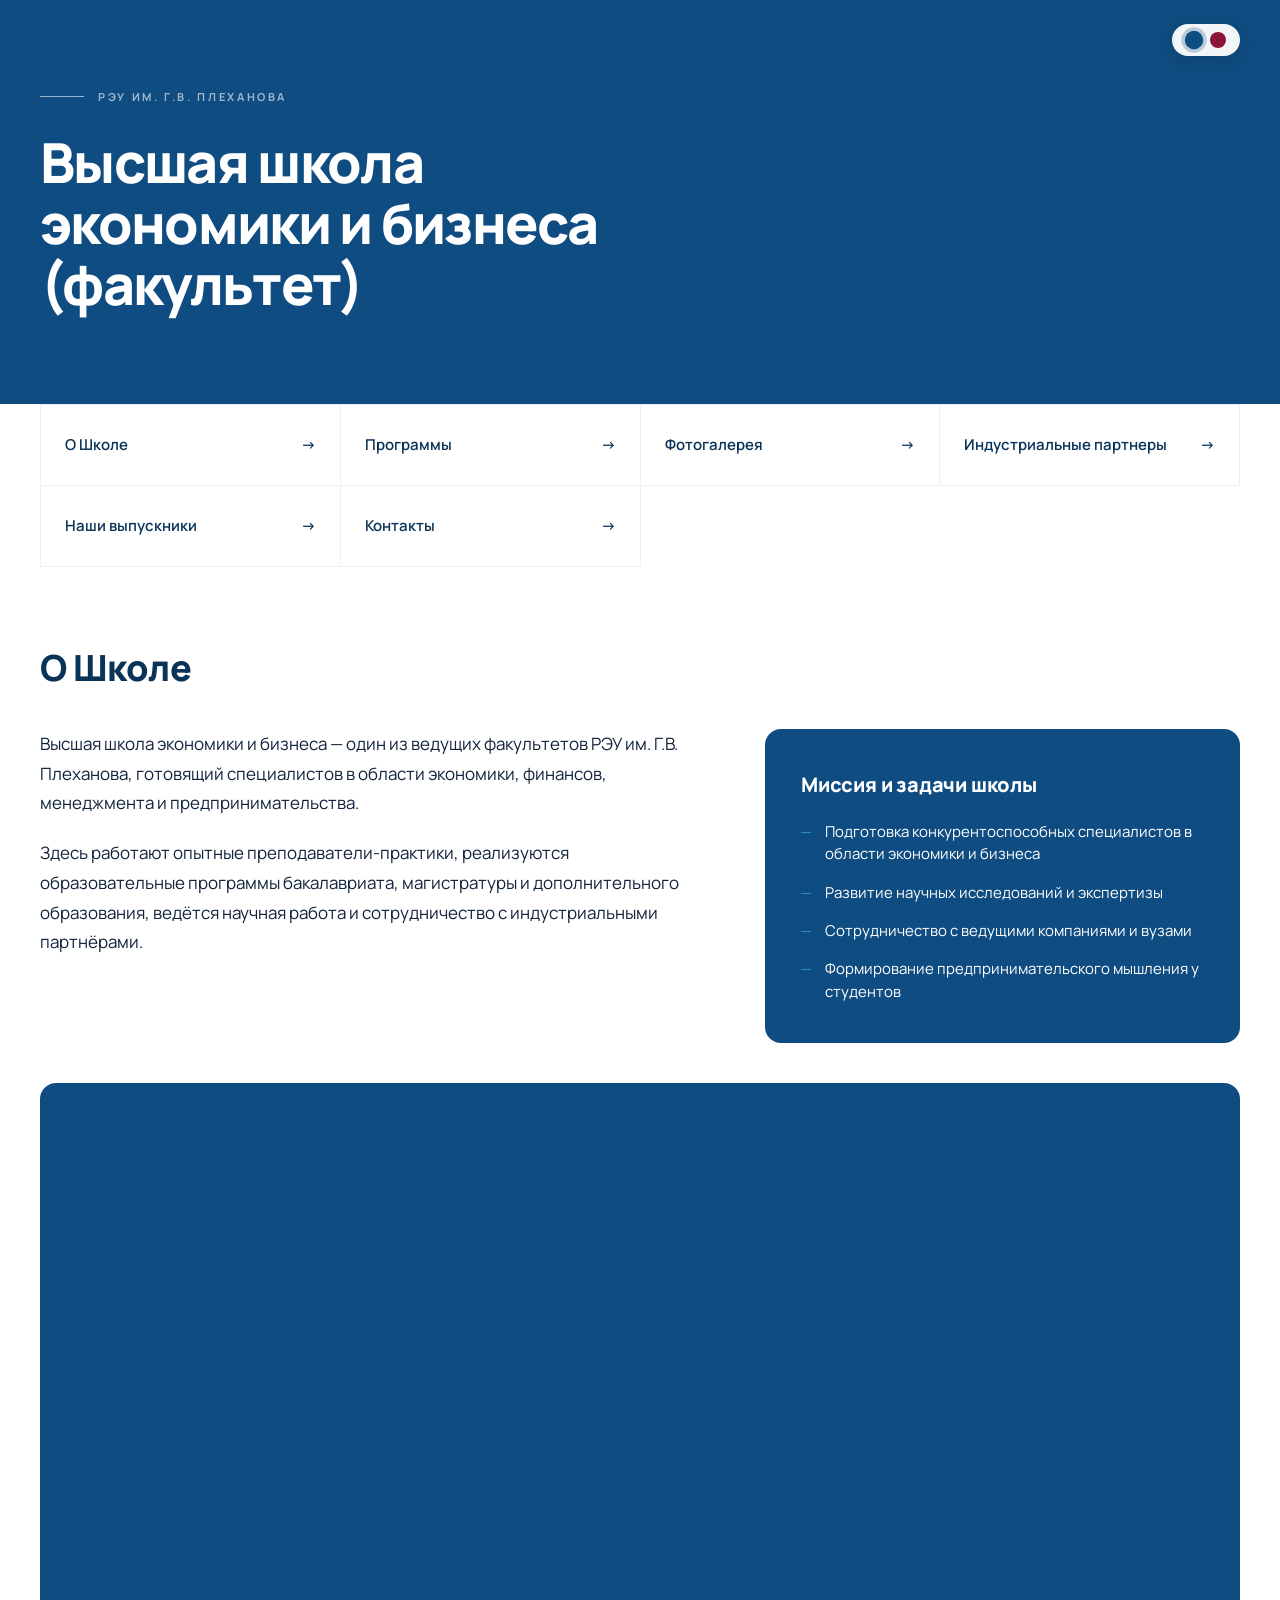
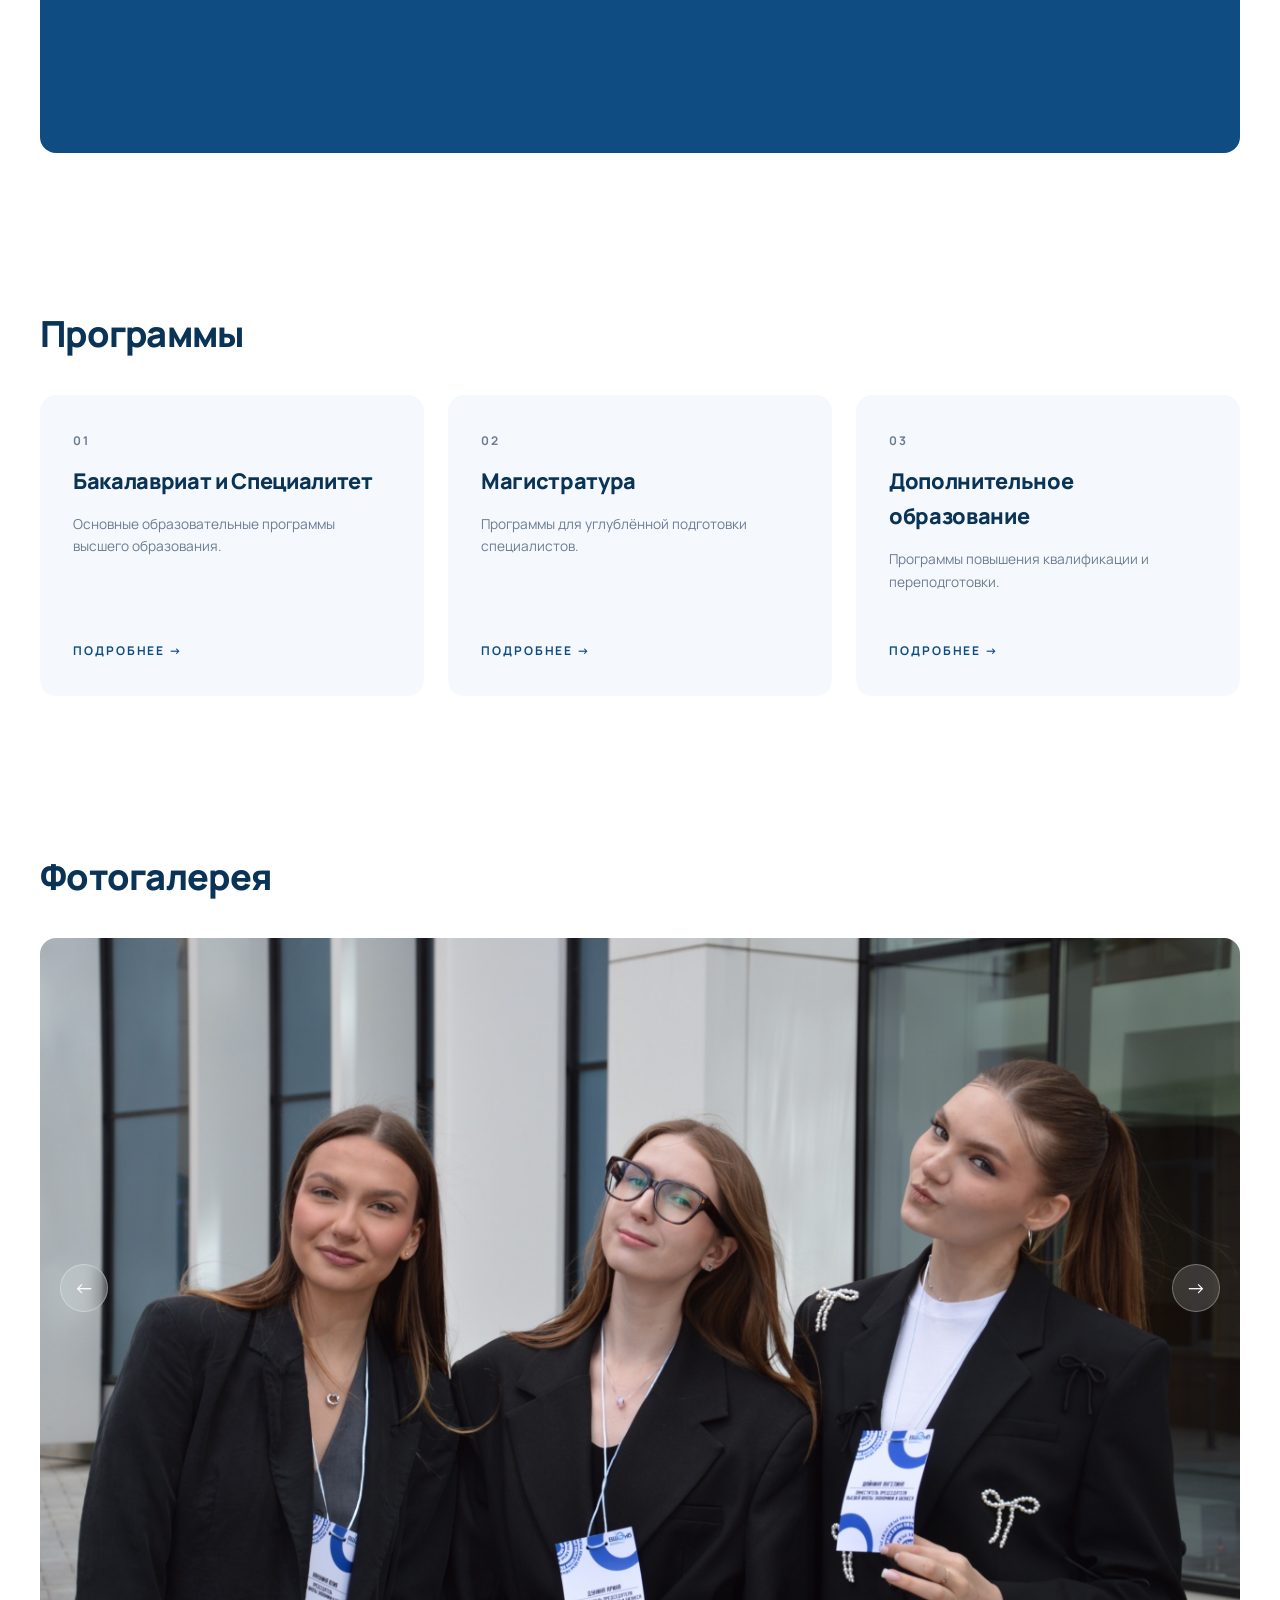
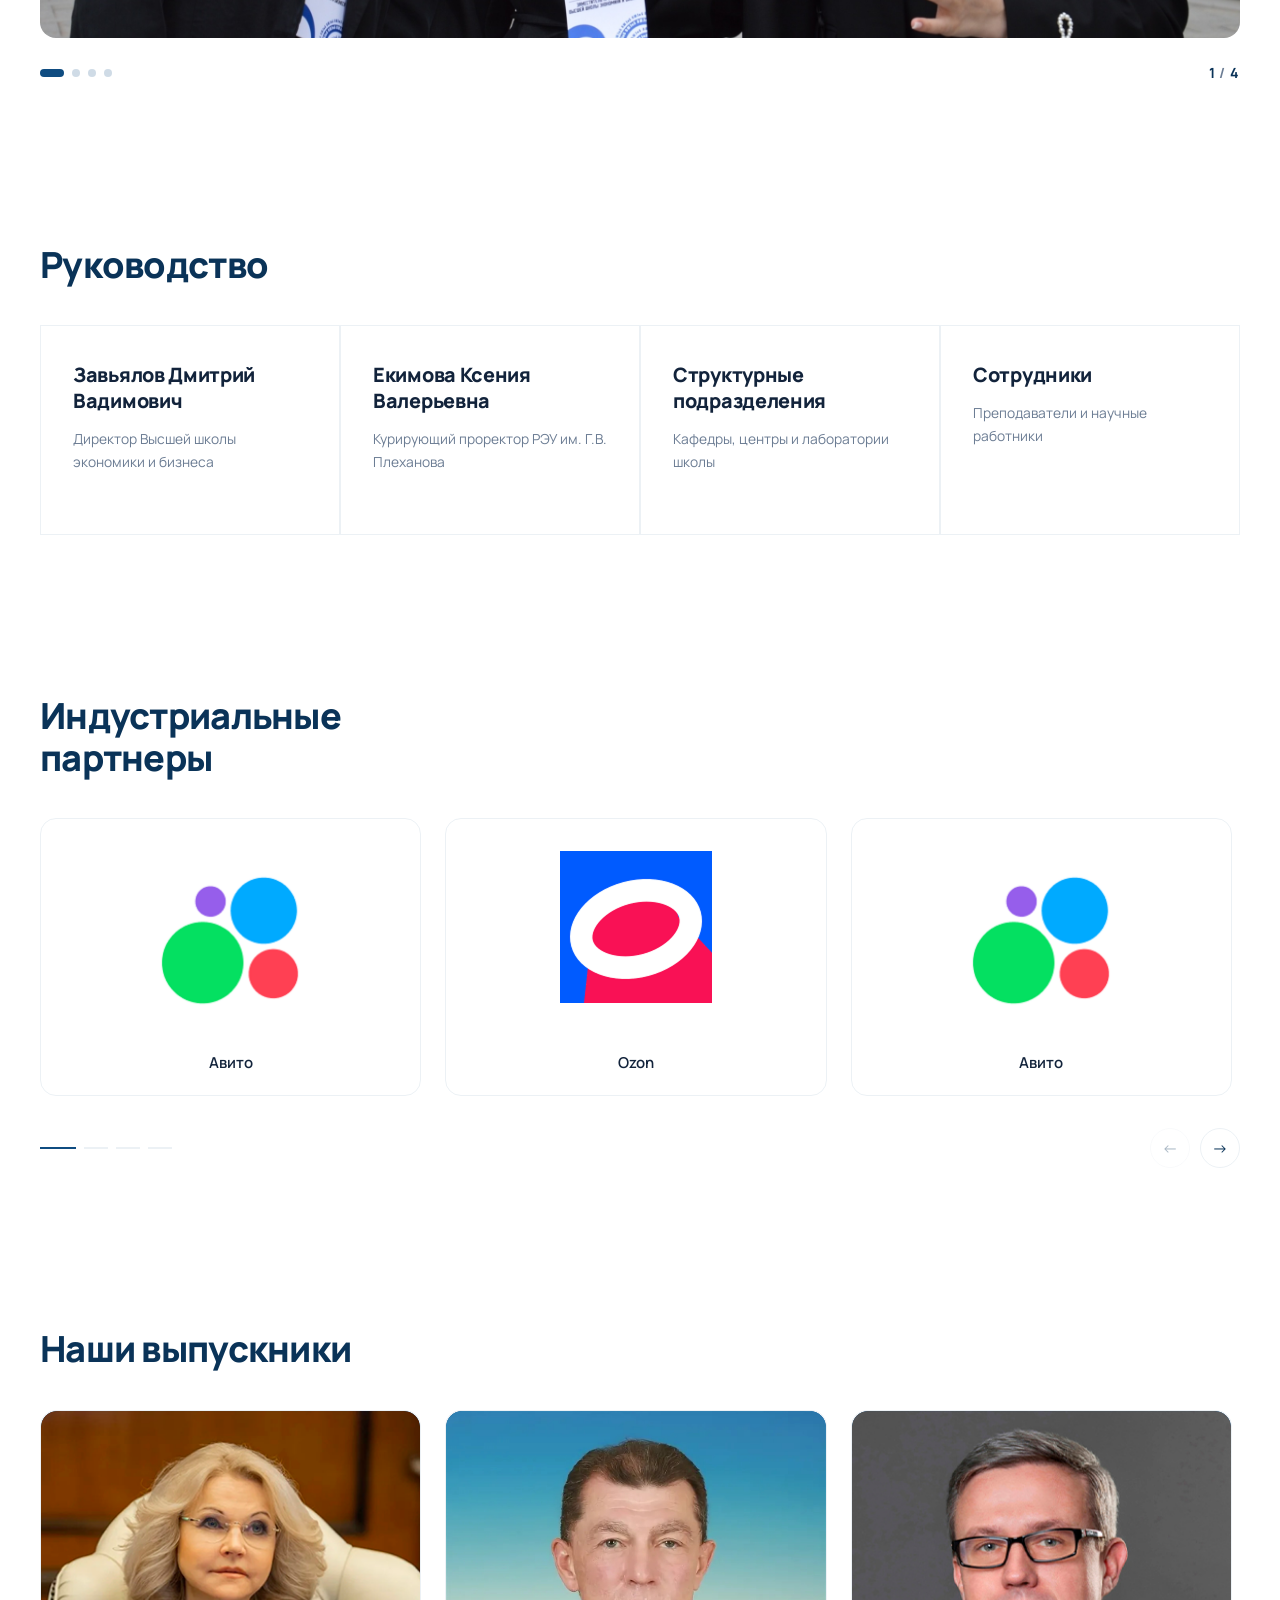
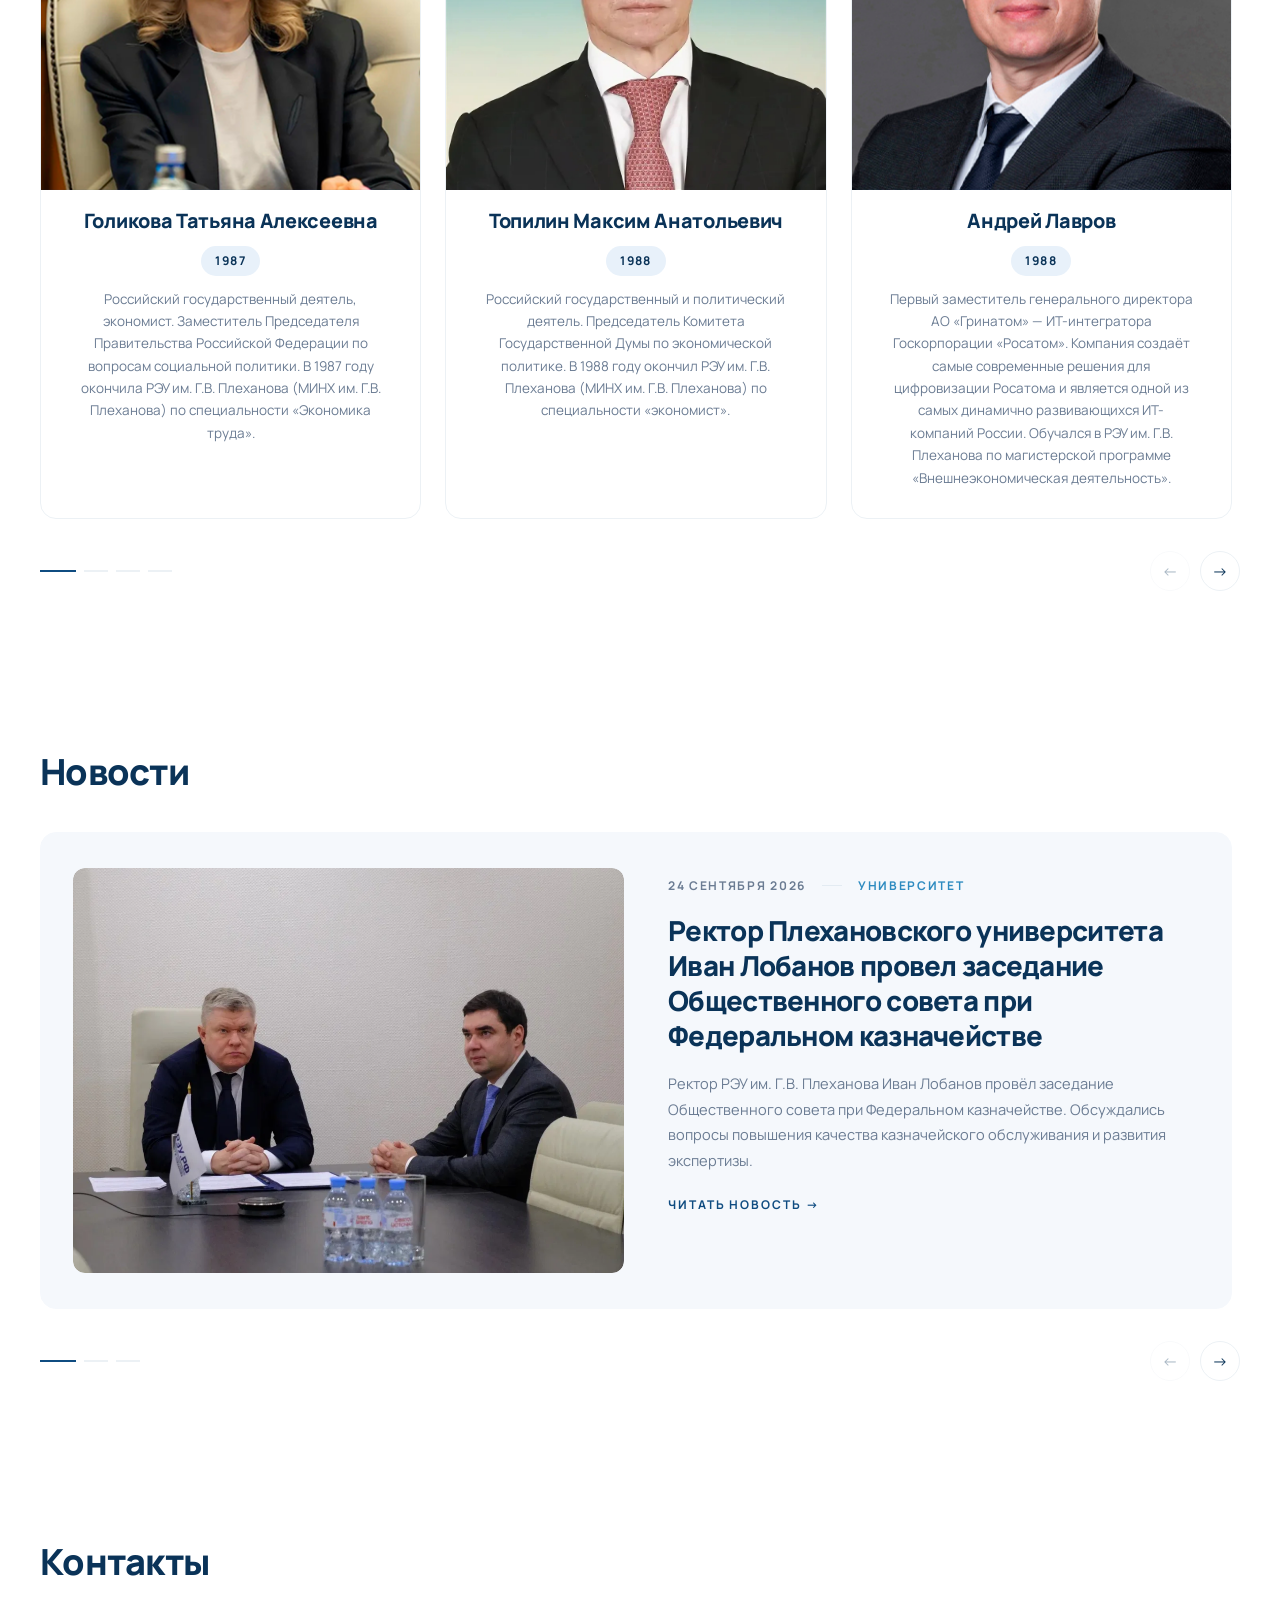
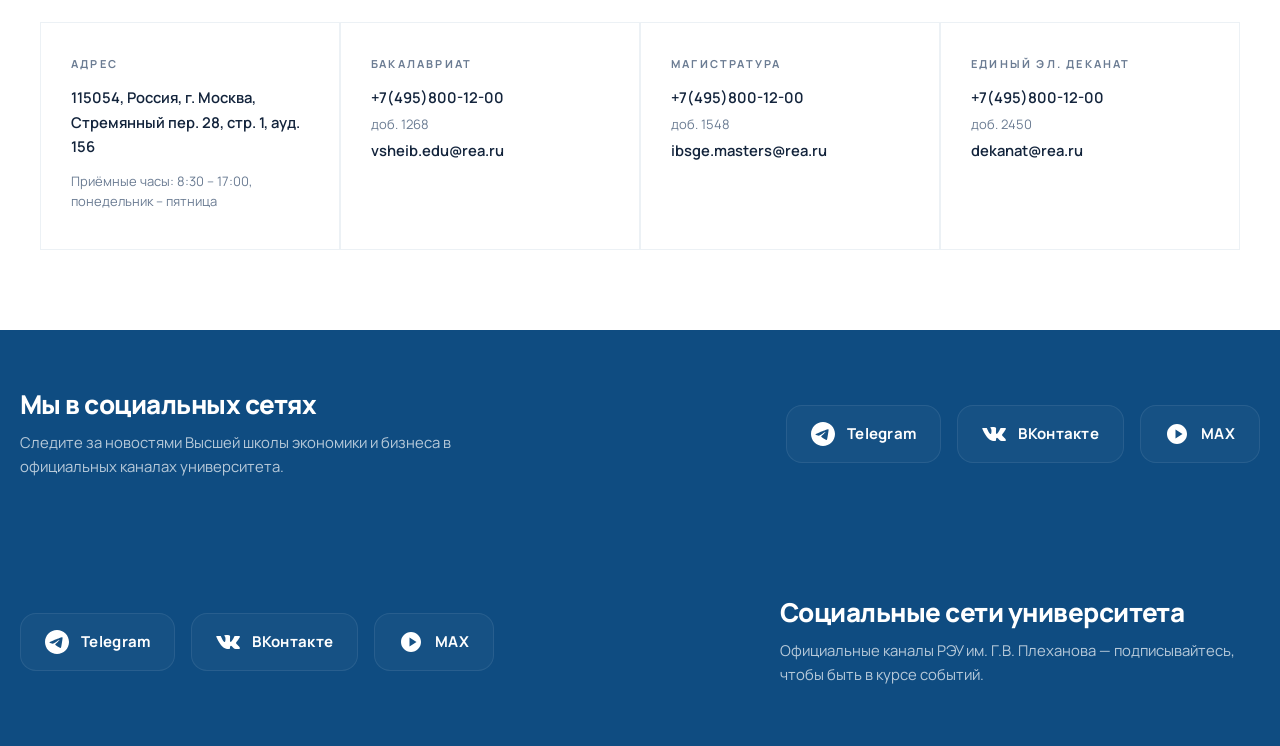
==== commit d7afde6d: "Add files via upload" ====
--- a/index.html
+++ b/index.html
@@ -299,6 +299,94 @@
                 </div>
             </section>
 
+            <!-- Секция Новости -->
+            <section class="news section" id="news" data-slider="news" data-slider-visible="1">
+                <div class="section-header">
+                    <h2 class="section-header__title">Новости</h2>
+                </div>
+
+                <div class="news__slider">
+                    <div class="news__box">
+
+                        <!-- Новость 1 -->
+                        <div class="news__item">
+                            <div class="news__left">
+                                <img src="./img/news1.png" alt="">
+                            </div>
+                            <div class="news__right">
+                                <div class="news__inf">
+                                    <span class="news__date">24 сентября 2026</span>
+                                    <span class="news__decor"></span>
+                                    <span class="news__tag">Университет</span>
+                                </div>
+                                <h4 class="news__title">
+                                    Ректор Плехановского университета Иван Лобанов провел заседание
+                                    Общественного совета при Федеральном казначействе
+                                </h4>
+                                <p class="news__text">
+                                    Ректор РЭУ им. Г.В. Плеханова Иван Лобанов провёл заседание
+                                    Общественного совета при Федеральном казначействе. Обсуждались
+                                    вопросы повышения качества казначейского обслуживания и развития
+                                    экспертизы.
+                                </p>
+                                <a href="https://rea.ru/news/66709-rektor-plehanovskogo-universiteta-ivan-lobanov-provel-zasedanie-obschestvennogo-soveta-pri-federalnom-kaznacheystve" class="news__link">Читать новость <span aria-hidden="true">→</span></a>
+                            </div>
+                        </div>
+
+                        <!-- Новость 2 -->
+                        <div class="news__item">
+                            <div class="news__left">
+                                <img src="./img/news2.png" alt="">
+                            </div>
+                            <div class="news__right">
+                                <div class="news__inf">
+                                    <span class="news__date">23 сентября 2026</span>
+                                    <span class="news__decor"></span>
+                                    <span class="news__tag">Наука</span>
+                                </div>
+                                <h4 class="news__title">
+                                    В Плехановском университете состоялась первая донорская акция в новом учебном году
+                                </h4>
+                                <p class="news__text">
+                                    Кровь сдали 41 человек - студенты, сотрудники и преподаватели РЭУ им .Г.В. Плеханова. Акция прошла в рамках проекта «День Донора РЭУ: 120 лет добрых дел»
+                                </p>
+                                <a href="https://www.rea.ru/news/66705-v-plehanovskom-universitete-sostoyalas-pervaya-donorskaya-aktsiya-v-novom-uchebnom-godu-" class="news__link">Читать новость <span aria-hidden="true">→</span></a>
+                            </div>
+                        </div>
+
+                        <!-- Новость 3 -->
+                        <div class="news__item">
+                            <div class="news__left">
+                                <img src="./img/news3.png" alt="">
+                            </div>
+                            <div class="news__right">
+                                <div class="news__inf">
+                                    <span class="news__date">23 сентября 2026</span>
+                                    <span class="news__decor"></span>
+                                    <span class="news__tag">Университет</span>
+                                </div>
+                                <h4 class="news__title">
+                                    В Плехановском университете обсудят стратегии бизнеса в условиях экономики БРИКС и ESG-экономики
+                                </h4>
+                                <p class="news__text">
+                                    6–8 октября 2026 года пройдёт II Международный финансово- инвестиционный и медиафорум стран БРИКС «Новые вехи развития в условиях ESG-экономики».
+                                </p>
+                                <a href="https://www.rea.ru/news/66706-v-plehanovskom-universitete-obsudyat-strategii-biznesa-v-usloviyah-ekonomiki-briks-i-esg-ekonomiki" class="news__link">Читать новость <span aria-hidden="true">→</span></a>
+                            </div>
+                        </div>
+
+                    </div>
+                </div>
+
+                <div class="news__management">
+                    <div class="news__dots"></div>
+                    <div class="news__buttons">
+                        <button class="news__button" data-slider-prev aria-label="Назад">←</button>
+                        <button class="news__button" data-slider-next aria-label="Вперед">→</button>
+                    </div>
+                </div>
+            </section>
+
             <!-- Секция Контакты -->
             <section class="contacts section" id="contacts">
                 <div class="section-header">
@@ -372,7 +460,7 @@
                 </a>
             </div>
         </div>
-        <div class="container footer__container">
+        <div class="container footer__container revers">
             <div class="footer__left">
                 <p class="footer__title">Социальные сети университета</p>
                 <p class="footer__text">Официальные каналы РЭУ им. Г.В. Плеханова — подписывайтесь, чтобы быть в курсе событий.</p>
--- a/style.css
+++ b/style.css
@@ -675,14 +675,14 @@
 }
 
 .partners__item img {
-    padding: 90px;
+    padding: 32px 100px 22px;
     display: block;
     max-width: 100%;
     margin: 0 auto;
 }
 
 .partners__item p {
-    padding-bottom: 32px;
+    padding-bottom: 22px;
     text-align: center;
     color: var(--color-text);
     font-size: 15px;
@@ -704,7 +704,9 @@
 .alumni__item img {
     display: block;
     width: 100%;
-    height: 372px;
+    aspect-ratio: 1 / 1;
+    object-fit: cover;
+    object-position: center top;
     background: linear-gradient(140deg, var(--color-gradient-start), var(--color-gradient-end));
     border-top-left-radius: 16px;
     border-top-right-radius: 16px;
@@ -753,9 +755,10 @@
     margin: 0;
 }
 
-/* --- Управление --- */
+/* --- Управление слайдерами --- */
 .partners__management,
-.alumni__management {
+.alumni__management,
+.news__management {
     display: flex;
     justify-content: space-between;
     align-items: center;
@@ -763,14 +766,16 @@
 }
 
 .partners__dots,
-.alumni__dots {
+.alumni__dots,
+.news__dots {
     display: flex;
     align-items: center;
     gap: 8px;
 }
 
 .partners__dot,
-.alumni__dot {
+.alumni__dot,
+.news__dot {
     display: block;
     min-width: 24px;
     height: 2px;
@@ -782,25 +787,29 @@
 }
 
 .partners__dot:hover,
-.alumni__dot:hover {
+.alumni__dot:hover,
+.news__dot:hover {
     background-color: var(--color-dot-hover);
 }
 
 .partners__dot--active,
-.alumni__dot--active {
+.alumni__dot--active,
+.news__dot--active {
     min-width: 36px;
     background-color: var(--bg-color);
 }
 
 .partners__buttons,
-.alumni__buttons {
+.alumni__buttons,
+.news__buttons {
     display: flex;
     align-items: center;
     gap: 10px;
 }
 
 .partners__button,
-.alumni__button {
+.alumni__button,
+.news__button {
     width: 40px;
     height: 40px;
     display: flex;
@@ -814,21 +823,152 @@
 }
 
 .partners__button:hover:not(:disabled),
-.alumni__button:hover:not(:disabled) {
+.alumni__button:hover:not(:disabled),
+.news__button:hover:not(:disabled) {
     background: var(--bg-color);
     border-color: var(--bg-color);
     color: var(--color-white);
 }
 
 .partners__button:active:not(:disabled),
-.alumni__button:active:not(:disabled) {
+.alumni__button:active:not(:disabled),
+.news__button:active:not(:disabled) {
     transform: scale(0.96);
 }
 
 .partners__button:disabled,
-.alumni__button:disabled {
+.alumni__button:disabled,
+.news__button:disabled {
     opacity: 0.35;
     cursor: not-allowed;
+}
+
+/* =========================================
+   News (Slider)
+   ========================================= */
+.news__slider {
+    width: 100%;
+    overflow: hidden;
+    padding: 4px;
+    margin: -4px;
+}
+
+.news__box {
+    display: flex;
+    gap: 24px;
+    transition: transform 0.55s cubic-bezier(0.25, 1, 0.5, 1);
+    will-change: transform;
+}
+
+.news__item {
+    flex: 0 0 100%;
+    min-width: 0;
+    padding: 35px 32px;
+    background: var(--color-bg-light);
+    border: 1px solid var(--color-bg-light);
+    border-radius: 16px;
+    display: flex;
+    align-items: flex-start;
+    gap: 44px;
+    transition: border-color var(--transition);
+}
+
+.news__item:hover {
+    border-color: var(--bg-color);
+}
+
+.news__left {
+    flex: 1 1 500px;
+    display: flex;
+    justify-content: center;
+    align-items: center;
+    overflow: hidden;
+    border-radius: 12px;
+    align-self: stretch;
+}
+
+.news__left img {
+    display: block;
+    width: 100%;
+    height: 100%;
+    object-fit: cover;
+    object-position: center;
+    border-radius: 12px;
+}
+
+.news__right {
+    flex: 1 1 480px;
+    display: flex;
+    flex-direction: column;
+    gap: 18px;
+    padding: 8px 0;
+}
+
+.news__inf {
+    display: flex;
+    align-items: center;
+    gap: 16px;
+}
+
+.news__date {
+    color: var(--color-text-subtitle);
+    font-size: 12px;
+    font-weight: 700;
+    line-height: 19.2px;
+    letter-spacing: 1.68px;
+    text-transform: uppercase;
+}
+
+.news__decor {
+    display: block;
+    width: 20px;
+    height: 1px;
+    background-color: var(--color-border);
+    flex-shrink: 0;
+}
+
+.news__tag {
+    color: var(--color-accent);
+    font-size: 12px;
+    font-weight: 700;
+    line-height: 19.2px;
+    letter-spacing: 1.68px;
+    text-transform: uppercase;
+    transition: color var(--transition);
+}
+
+.news__title {
+    color: var(--color-text-strong);
+    font-size: 27.6px;
+    font-weight: 800;
+    line-height: 35px;
+    letter-spacing: -0.7px;
+    margin: 0;
+    transition: color var(--transition);
+}
+
+.news__text {
+    color: var(--color-text-subtitle);
+    font-size: 14.6px;
+    font-weight: 400;
+    line-height: 25.5px;
+    margin: 0;
+}
+
+.news__link {
+    color: var(--bg-color);
+    font-size: 12px;
+    font-weight: 700;
+    line-height: 19.2px;
+    letter-spacing: 1.92px;
+    text-transform: uppercase;
+    display: inline-block;
+    margin-top: 4px;
+    transition: var(--transition);
+}
+
+.news__link:hover {
+    transform: translateX(5px);
 }
 
 /* =========================================
@@ -919,6 +1059,14 @@
     gap: 40px;
 }
 
+.revers {
+    flex-direction: row-reverse;
+}
+
+.revers .footer__right {
+    justify-content: start;
+}
+
 .footer__left {
     max-width: 480px;
     flex: 1 1 400px;
@@ -945,7 +1093,7 @@
     display: flex;
     flex-wrap: wrap;
     align-items: center;
-    justify-content: center;
+    justify-content: end;
     gap: 16px;
     flex: 1 1 auto;
 }
@@ -982,6 +1130,8 @@
 /* =========================================
    Responsive / Media Queries
    ========================================= */
+
+/* --- Планшет: 2 карточки в слайдерах --- */
 @media (max-width: 1024px) {
     .section {
         padding: 60px 0;
@@ -1000,11 +1150,37 @@
         padding: 60px;
     }
 
-    .alumni__item img {
-        height: 320px;
-    }
-}
-
+    .news__item {
+        flex-direction: column;
+        gap: 24px;
+        padding: 28px 24px;
+    }
+
+    .news__left,
+    .news__right {
+        flex: none;
+        width: 100%;
+    }
+
+    .news__left img {
+        aspect-ratio: 16 / 9;
+        height: auto;
+    }
+}
+
+/* --- Большая мобилка: 1 карточка в слайдерах --- */
+@media (max-width: 640px) {
+    .partners__item,
+    .alumni__item {
+        flex: 0 0 100%;
+    }
+
+    .partners__item img {
+        padding: 60px 40px;
+    }
+}
+
+/* --- Мобилка --- */
 @media (max-width: 768px) {
     .section {
         padding: 40px 0;
@@ -1055,6 +1231,10 @@
         justify-content: flex-start;
     }
 
+    .revers {
+        flex-direction: column;
+    }
+
     .gallery__slide {
         height: 400px;
         font-size: 24px;
@@ -1080,8 +1260,20 @@
         width: 14px;
         height: 14px;
     }
-}
-
+
+    .news__title {
+        font-size: 22px;
+        line-height: 28px;
+        letter-spacing: -0.4px;
+    }
+
+    .news__text {
+        font-size: 14px;
+        line-height: 22px;
+    }
+}
+
+/* --- Узкая мобилка --- */
 @media (max-width: 480px) {
     .school-menu__list {
         grid-template-columns: 1fr;
@@ -1154,26 +1346,41 @@
         border-radius: 12px;
     }
 
-    .partners__item,
-    .alumni__item {
-        flex: 0 0 100%;
-    }
-
-    .partners__item img {
-        padding: 50px 30px;
-    }
-
-    .alumni__item img {
-        height: 260px;
-    }
-
     .alumni__content {
         padding: 0 20px;
     }
 
     .partners__management,
-    .alumni__management {
+    .alumni__management,
+    .news__management {
         flex-direction: column-reverse;
         gap: 20px;
     }
+
+    .news__item {
+        padding: 20px 16px;
+        gap: 18px;
+    }
+
+    .news__title {
+        font-size: 20px;
+        line-height: 26px;
+        letter-spacing: -0.3px;
+    }
+
+    .news__text {
+        font-size: 13.5px;
+        line-height: 21px;
+    }
+
+    .news__inf {
+        flex-wrap: wrap;
+        gap: 8px 12px;
+    }
+
+    .news__date,
+    .news__tag {
+        font-size: 11px;
+        letter-spacing: 1.4px;
+    }
 }
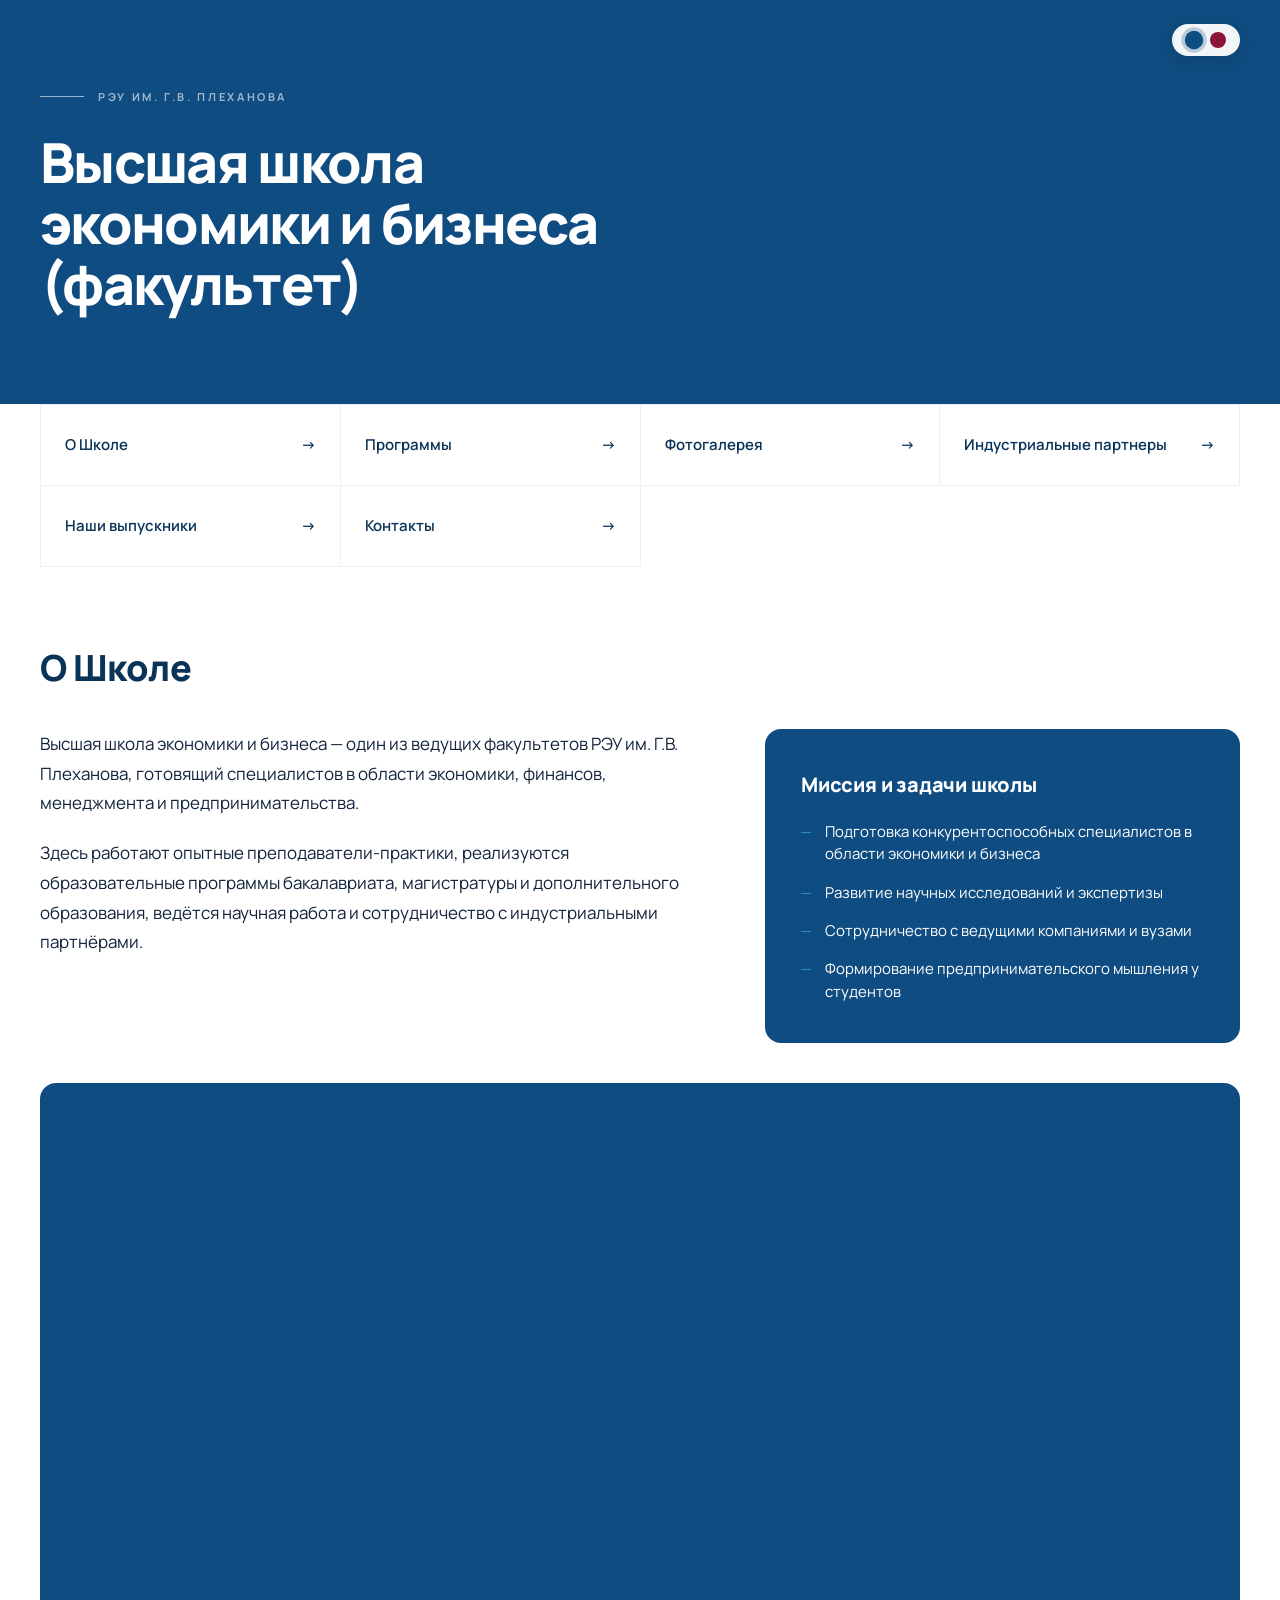
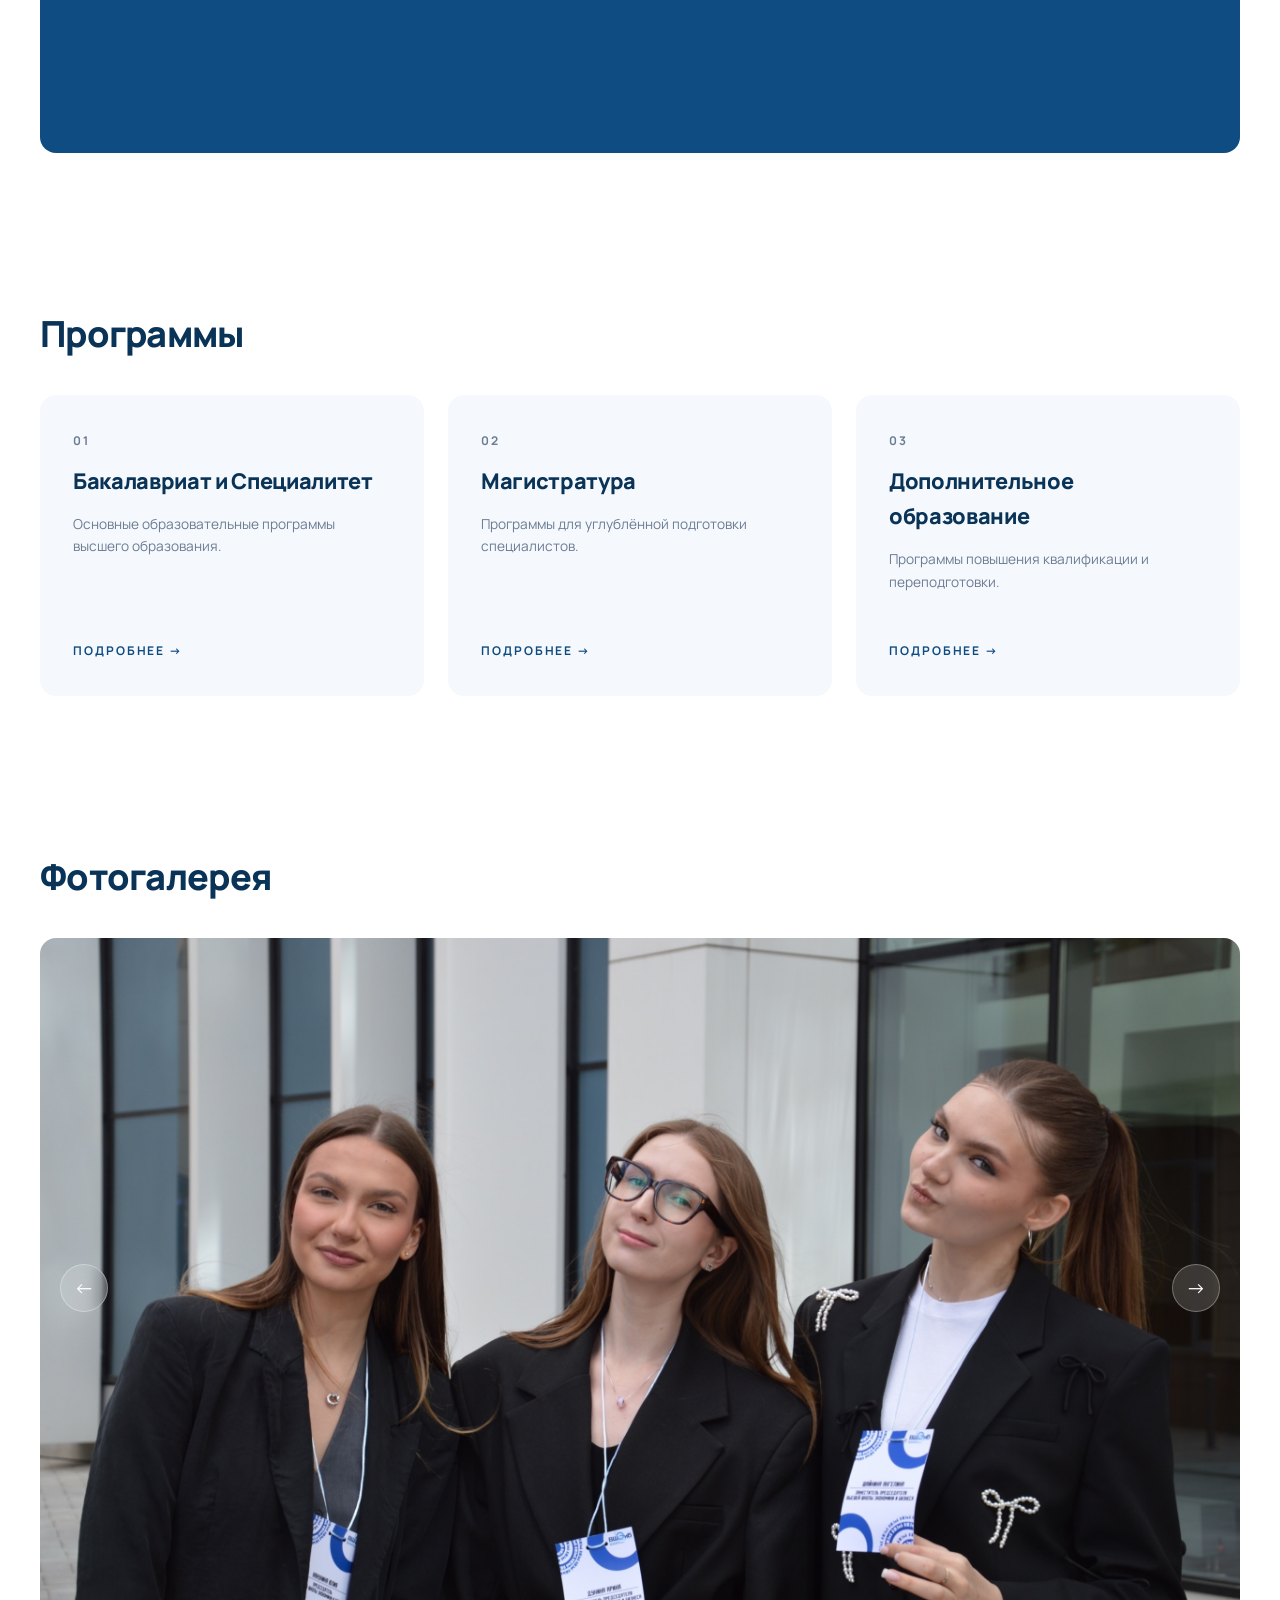
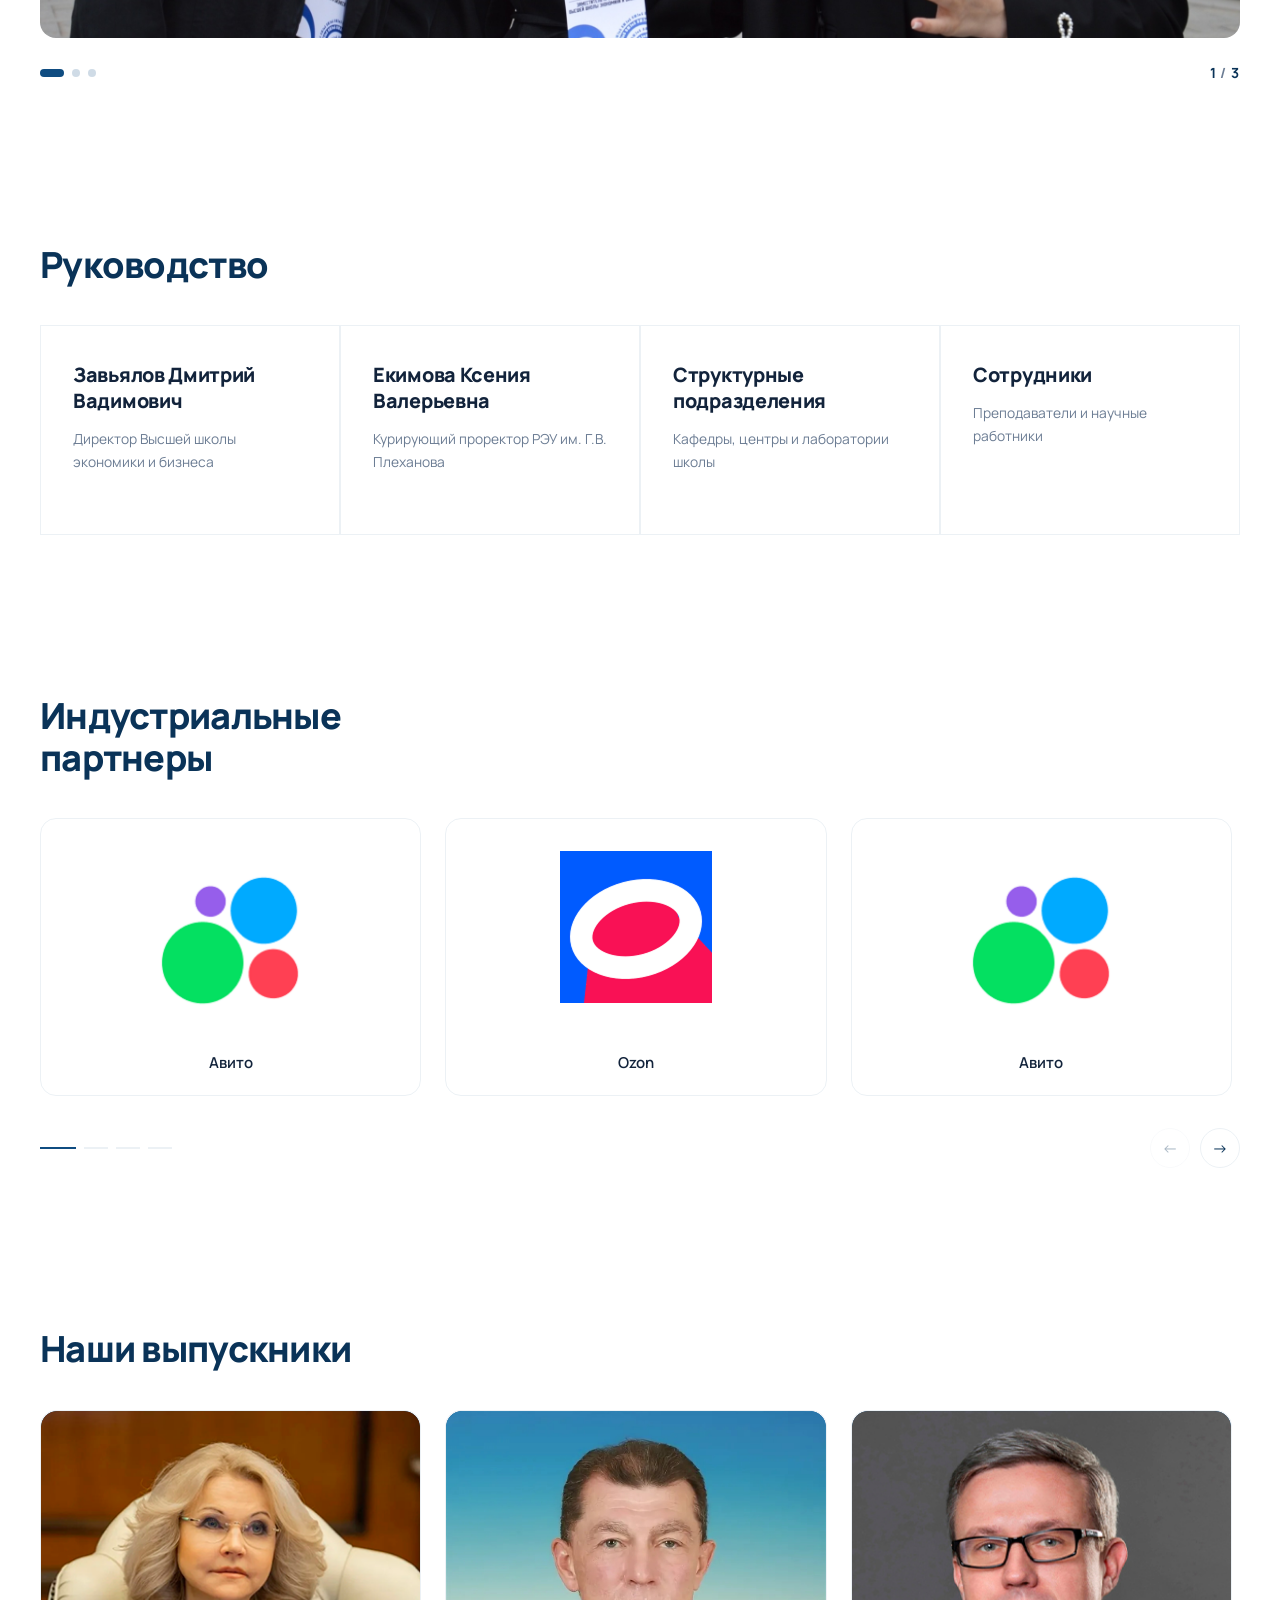
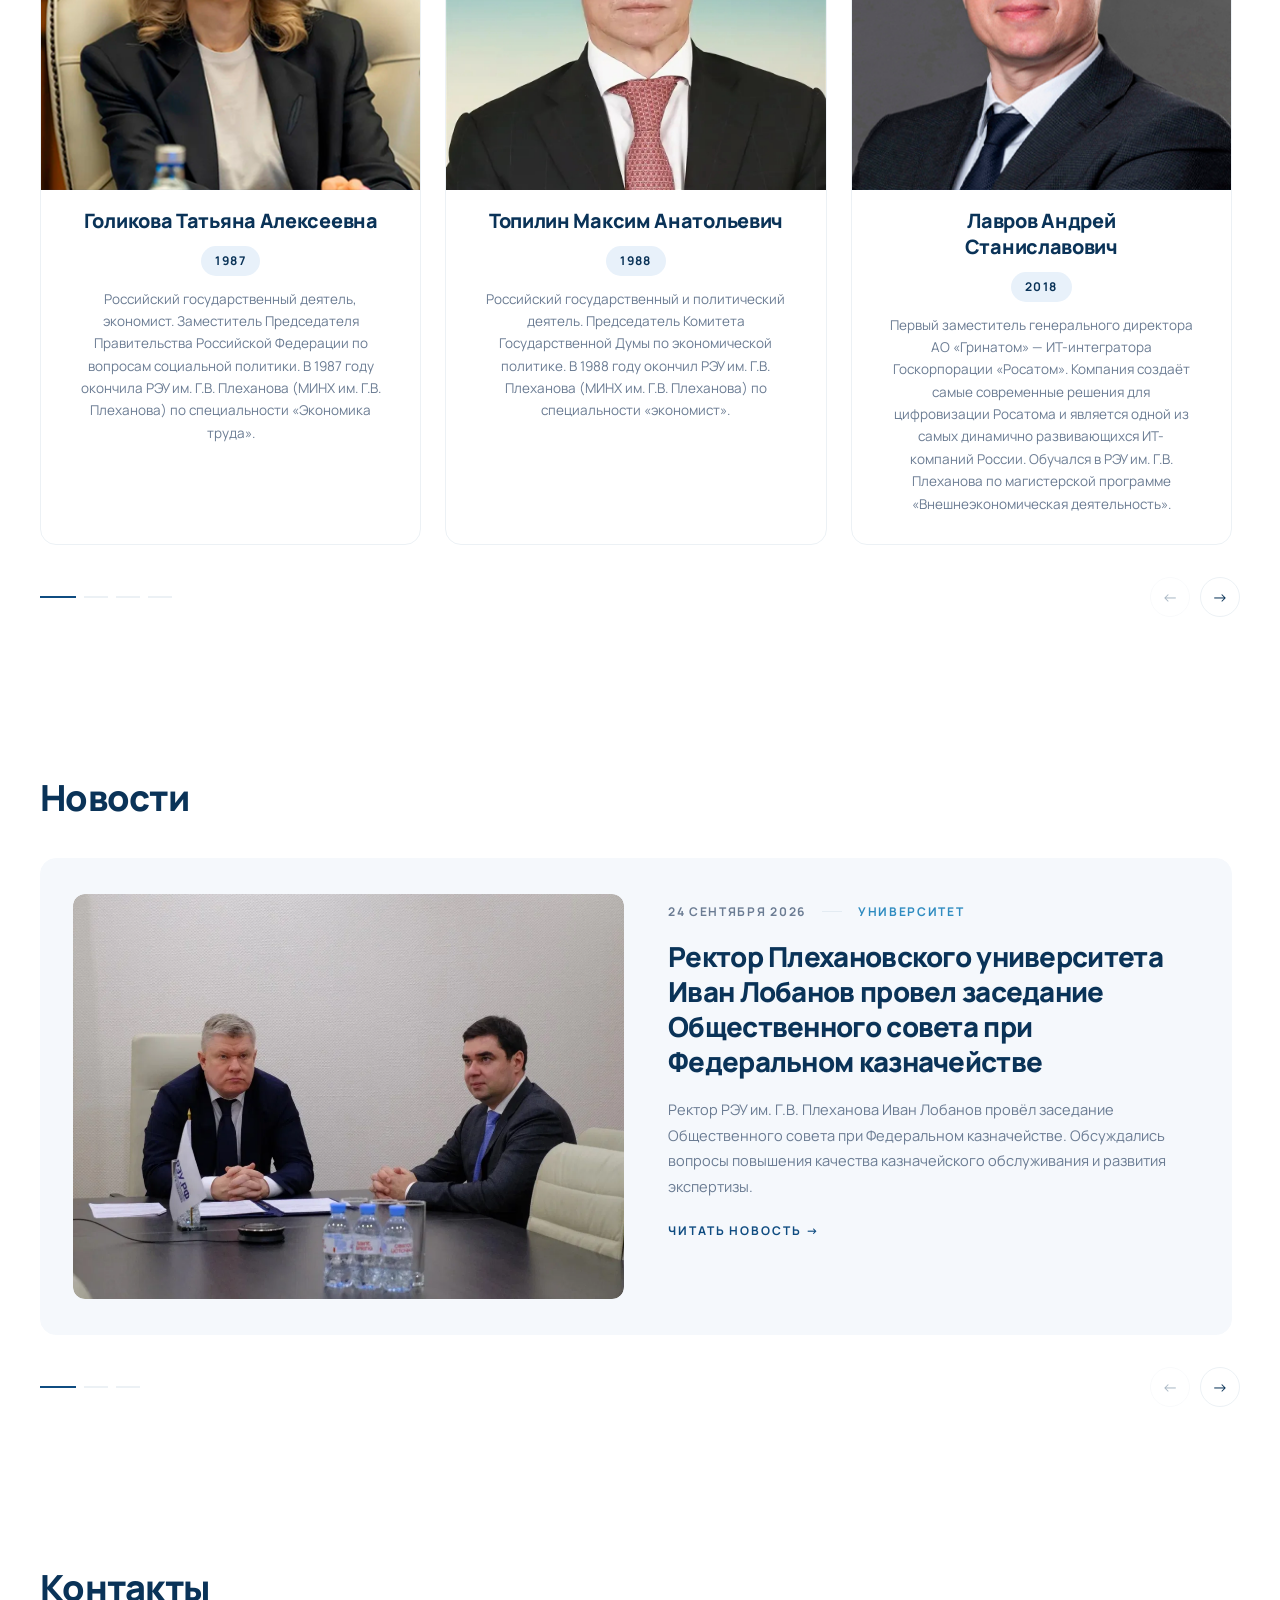
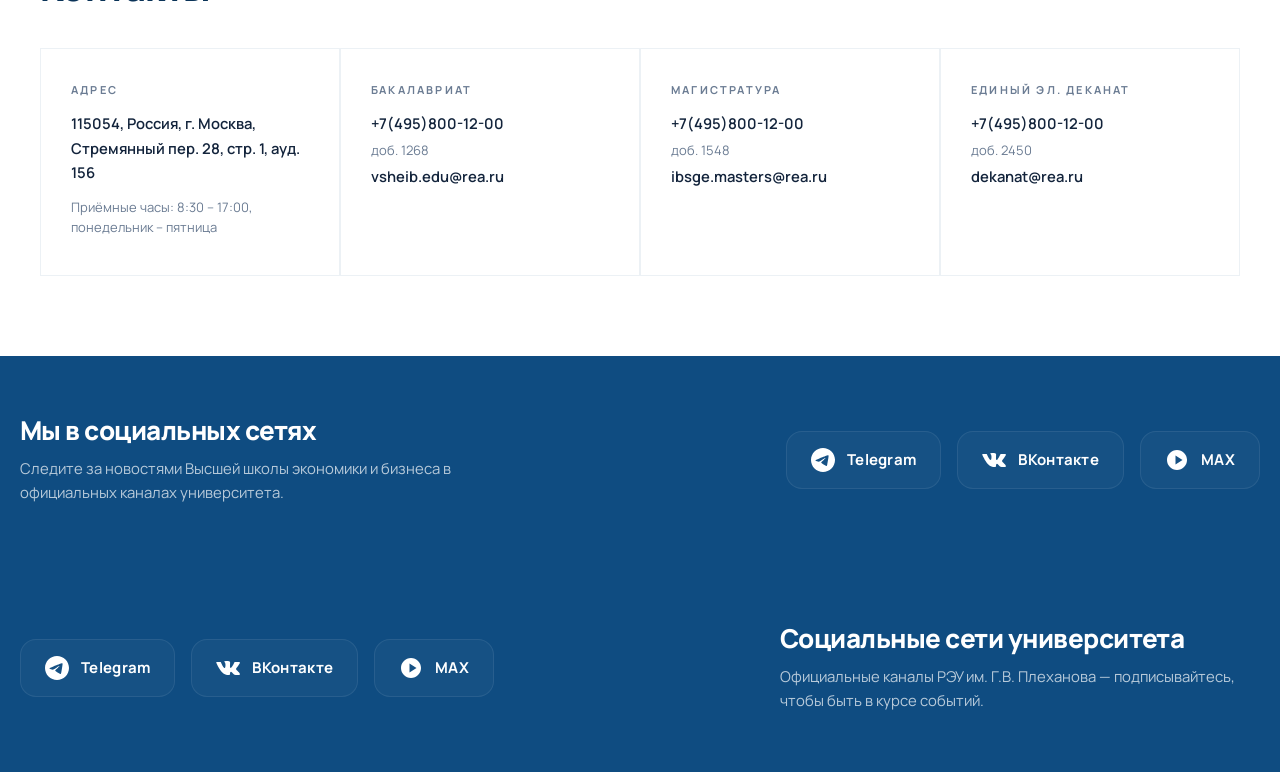
==== commit 56e7fdda: "Add files via upload" ====
--- a/index.html
+++ b/index.html
@@ -80,7 +80,7 @@
                             <h3 class="programs__name">Бакалавриат и Специалитет</h3>
                             <p class="programs__text">Основные образовательные программы высшего образования.</p>
                         </div>
-                        <a class="programs__link" href="./Educational programs/index.html#bachelor">Подробнее <span class="programs__icon">→</span></a>
+                        <a class="programs__link" href="https://www.rea.ru/pk/entrant">Подробнее <span class="programs__icon">→</span></a>
                     </div>
                     <div class="programs__item">
                         <div class="programs__top">
@@ -114,9 +114,9 @@
                         <div class="gallery__slide">
                             <img src="img/2.png" alt="">
                         </div>
-                        <div class="gallery__slide">
+                        <!-- <div class="gallery__slide">
                             <img src="img/3.png" alt="">
-                        </div>
+                        </div> -->
                         <div class="gallery__slide">
                             <img src="img/4.png" alt="">
                         </div>
@@ -146,11 +146,11 @@
                         <p class="leadership__name">Екимова Ксения Валерьевна</p>
                         <p class="leadership__role">Курирующий проректор РЭУ им. Г.В. Плеханова</p>
                     </a>
-                    <a href="#" class="leadership__item">
+                    <a href="https://www.rea.ru/structure/hs/vyisshaya-shkola-ekonomiki-i-biznesa/deansoffice" class="leadership__item">
                         <p class="leadership__name">Структурные подразделения</p>
                         <p class="leadership__role">Кафедры, центры и лаборатории школы</p>
                     </a>
-                    <a href="#" class="leadership__item">
+                    <a href="https://www.rea.ru/structure/hs/vyisshaya-shkola-ekonomiki-i-biznesa/sotrudniki" class="leadership__item">
                         <p class="leadership__name">Сотрудники</p>
                         <p class="leadership__role">Преподаватели и научные работники</p>
                     </a>
@@ -237,8 +237,8 @@
                         <div class="alumni__item">
                             <img src="./img/Лавров.png" alt="">
                             <div class="alumni__content">
-                                <h4 class="alumni__title">Андрей Лавров</h4>
-                                <span>1988</span>
+                                <h4 class="alumni__title">Лавров Андрей Станиславович</h4>
+                                <span>2018</span>
                                 <p class="alumni__text">
                                     Первый заместитель генерального директора АО «Гринатом» — ИТ-интегратора
                                     Госкорпорации «Росатом». Компания создаёт самые современные решения для
@@ -276,8 +276,8 @@
                         <div class="alumni__item">
                             <img src="./img/Лавров.png" alt="">
                             <div class="alumni__content">
-                                <h4 class="alumni__title">Андрей Лавров</h4>
-                                <span>1988</span>
+                                <h4 class="alumni__title">Лавров Андрей Станиславович</h4>
+                                <span>2018</span>
                                 <p class="alumni__text">
                                     Первый заместитель генерального директора АО «Гринатом» — ИТ-интегратора
                                     Госкорпорации «Росатом». Компания создаёт самые современные решения для
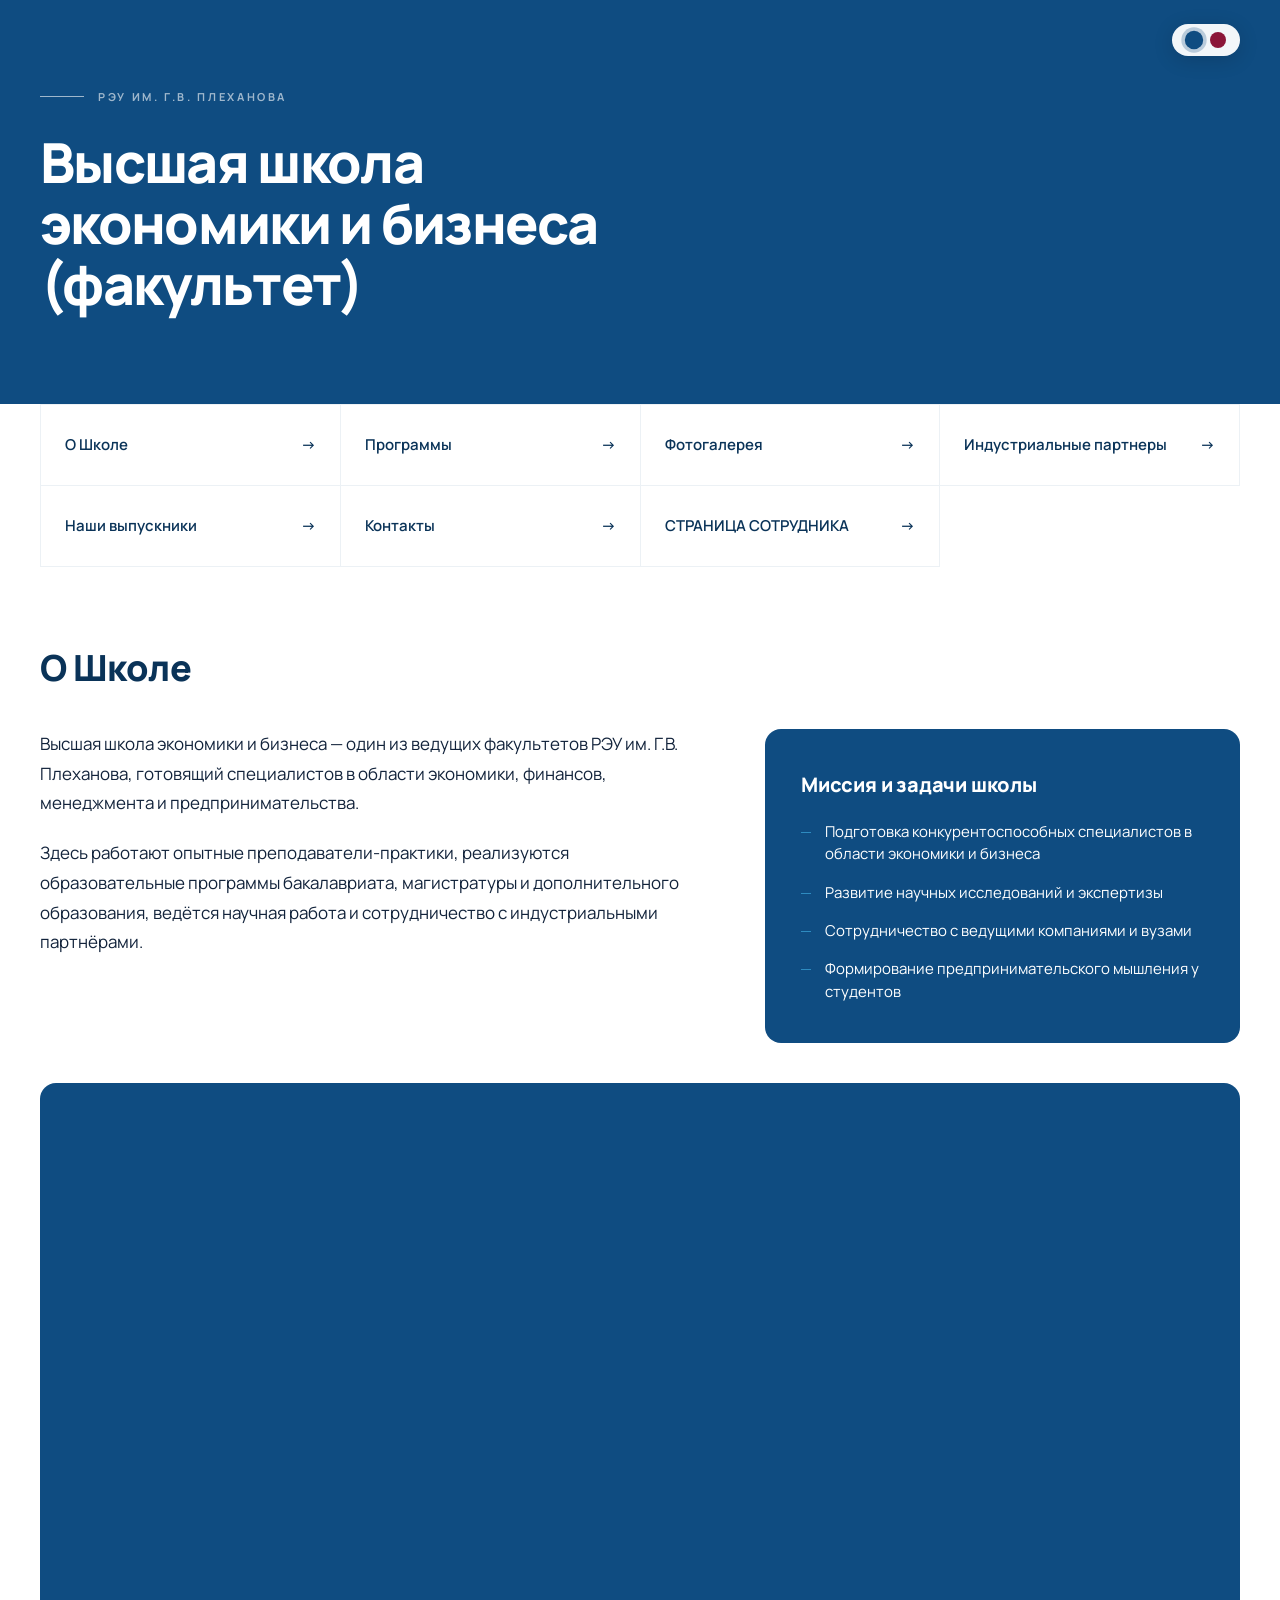
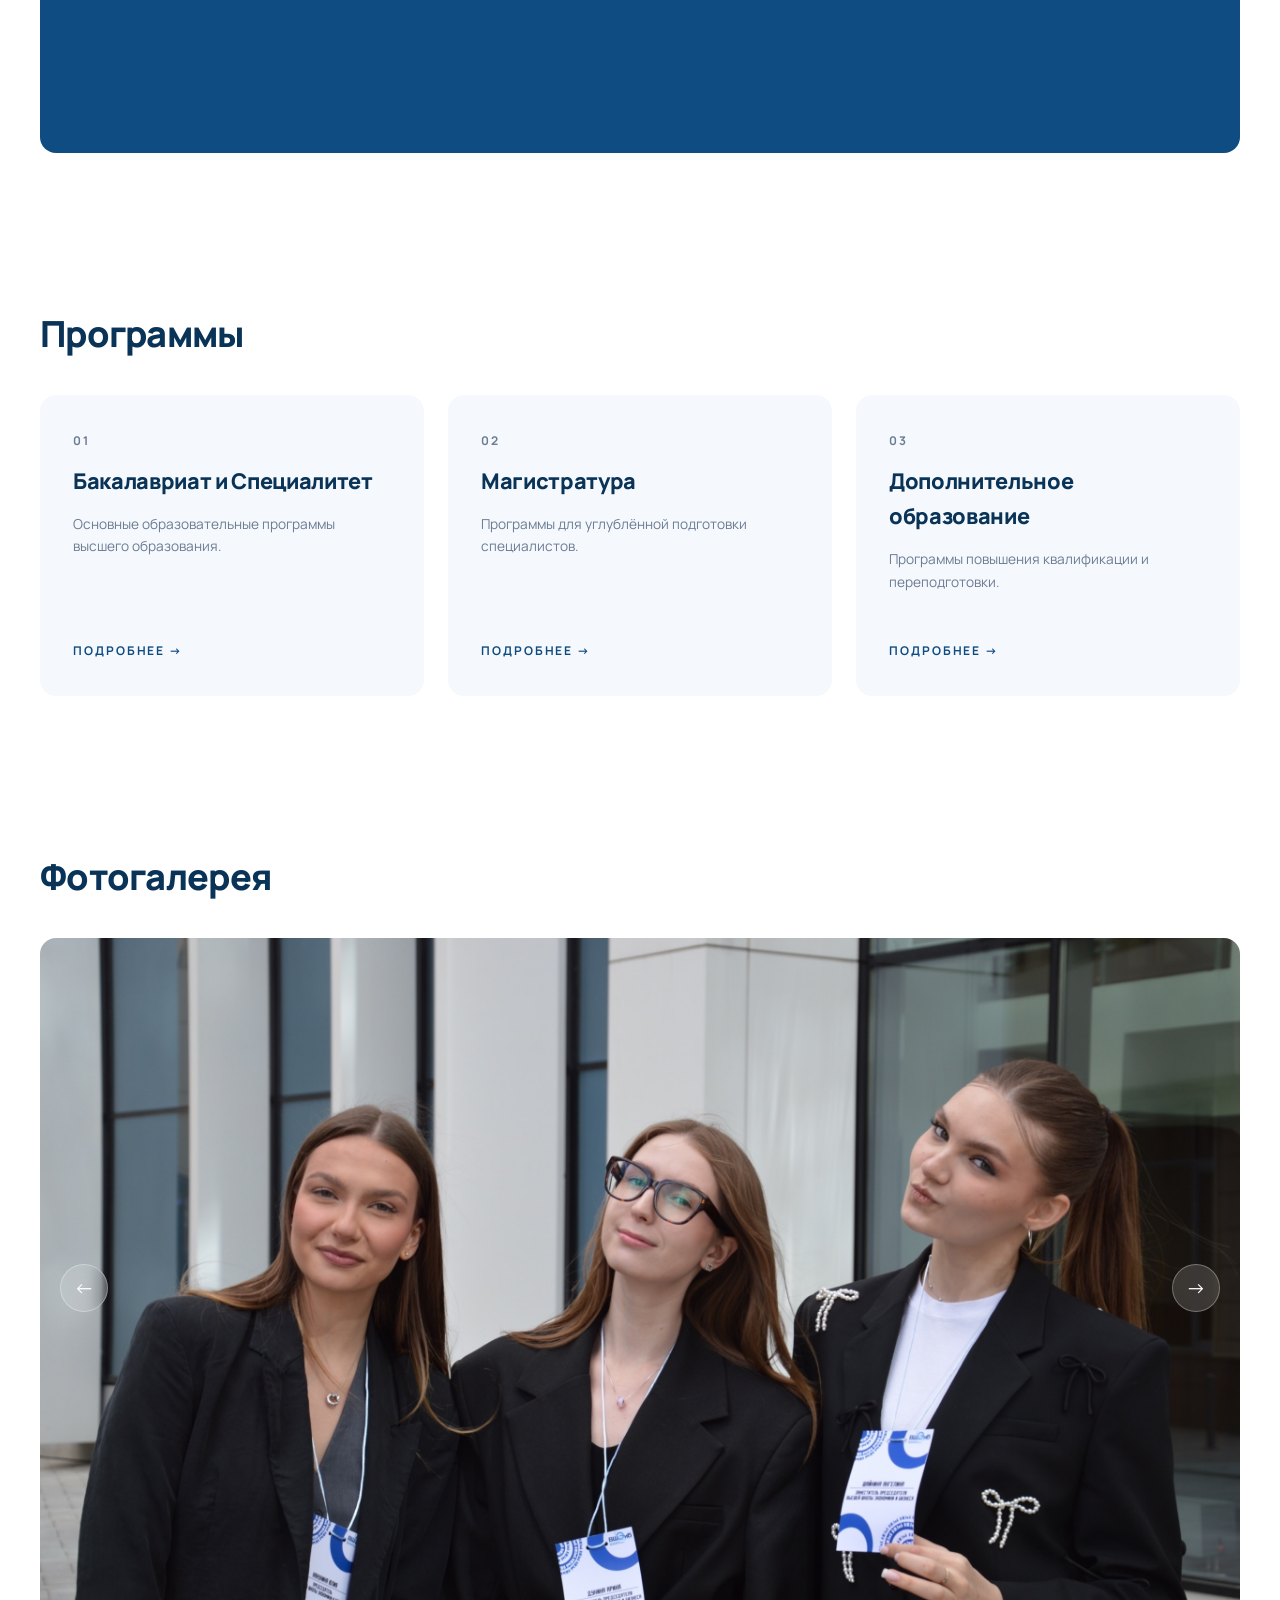
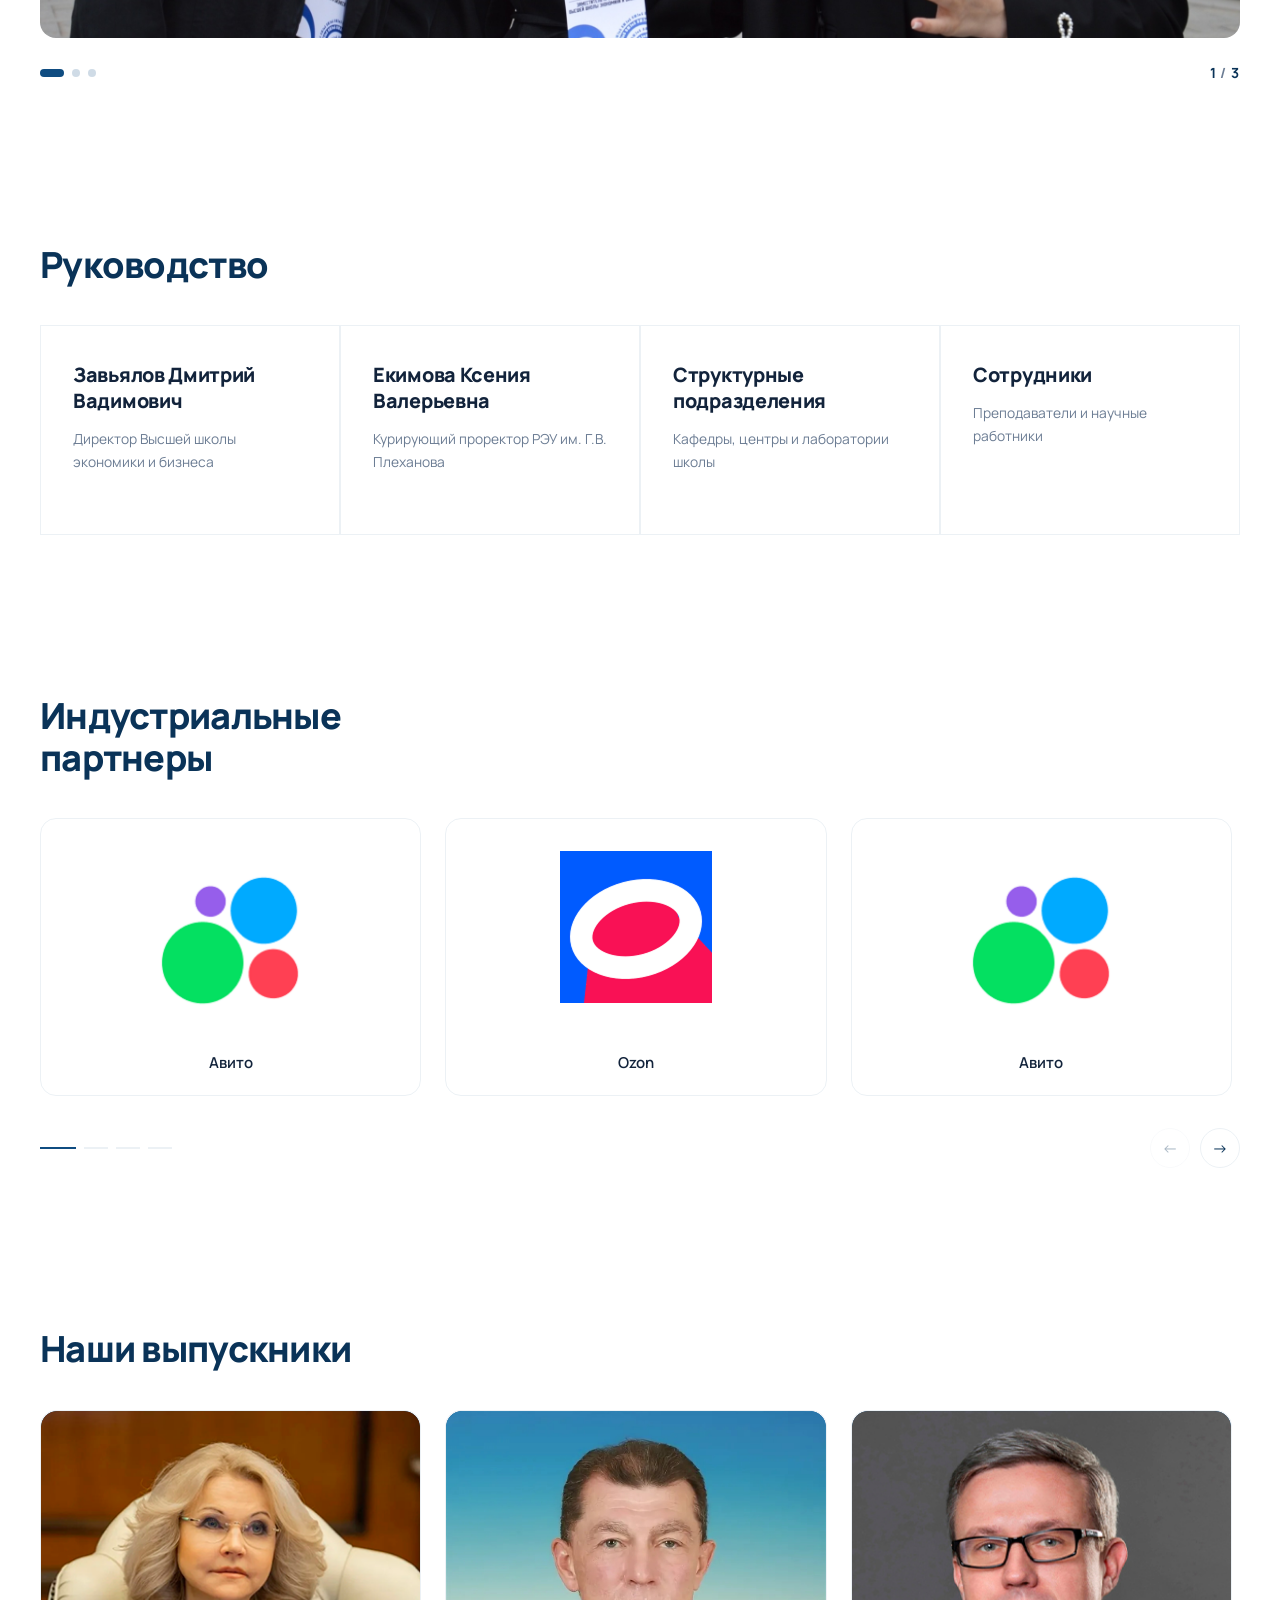
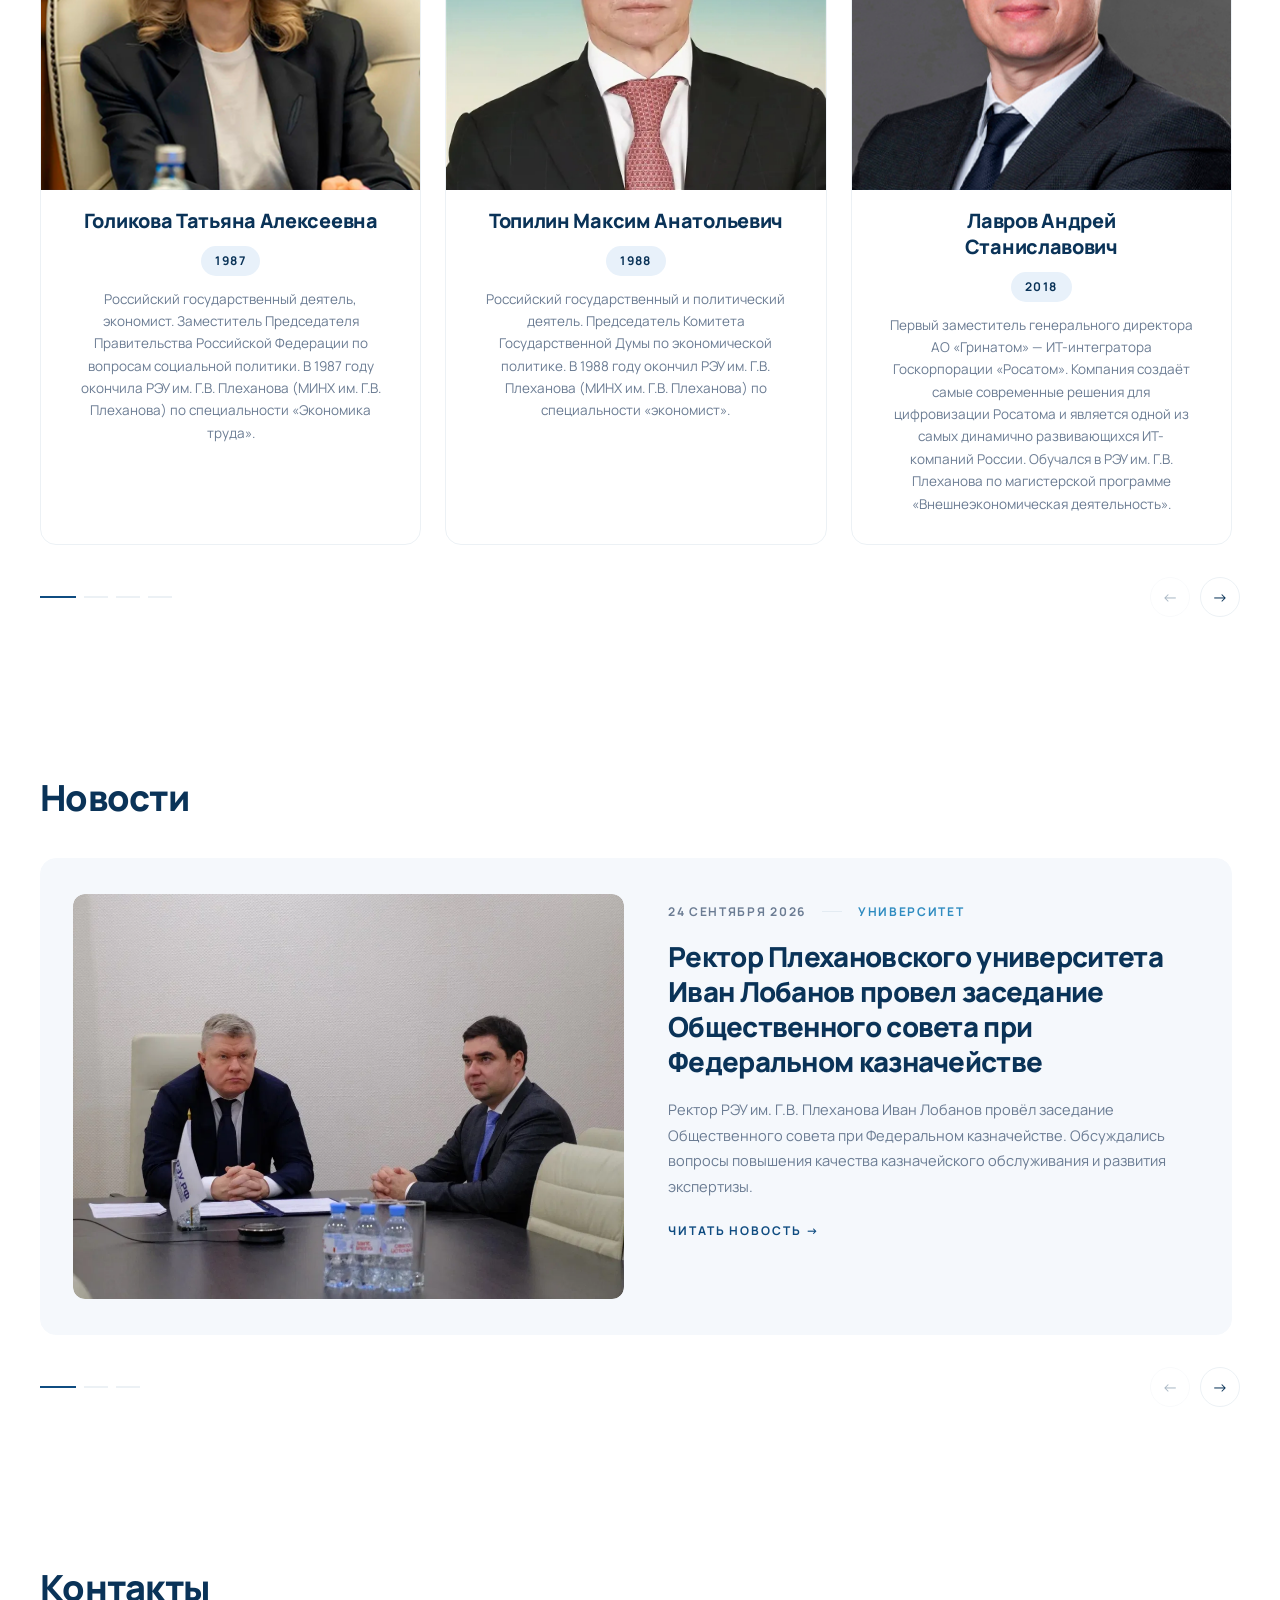
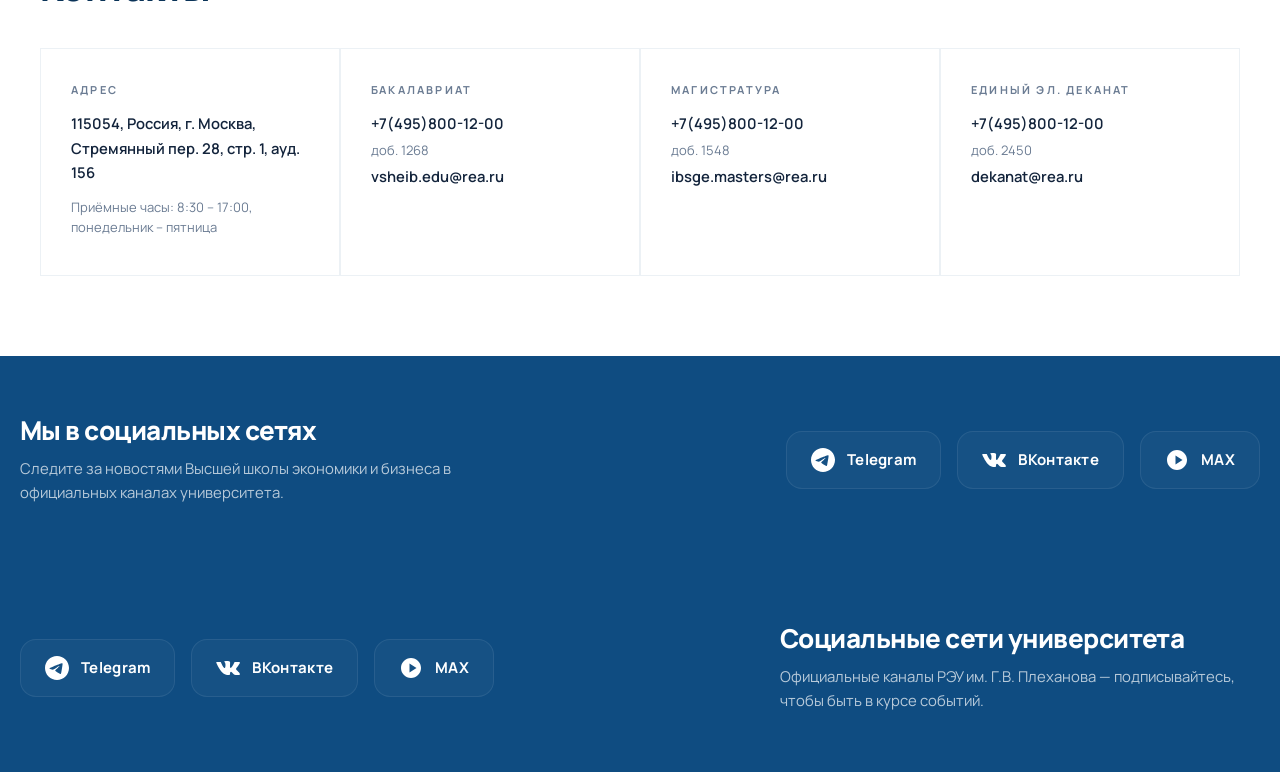
==== commit 573c7ca4: "Add files via upload" ====
--- a/index.html
+++ b/index.html
@@ -38,6 +38,7 @@
                     <li class="school-menu__item"><a href="#partners" class="school-menu__link">Индустриальные партнеры <span class="school-menu__icon">→</span></a></li>
                     <li class="school-menu__item"><a href="#alumni" class="school-menu__link">Наши выпускники <span class="school-menu__icon">→</span></a></li>
                     <li class="school-menu__item"><a href="#contacts" class="school-menu__link">Контакты <span class="school-menu__icon">→</span></a></li>
+                    <li class="school-menu__item"><a href="./Employee/index.html" class="school-menu__link">СТРАНИЦА СОТРУДНИКА<span class="school-menu__icon">→</span></a></li>
                 </ul>
             </nav>
 
